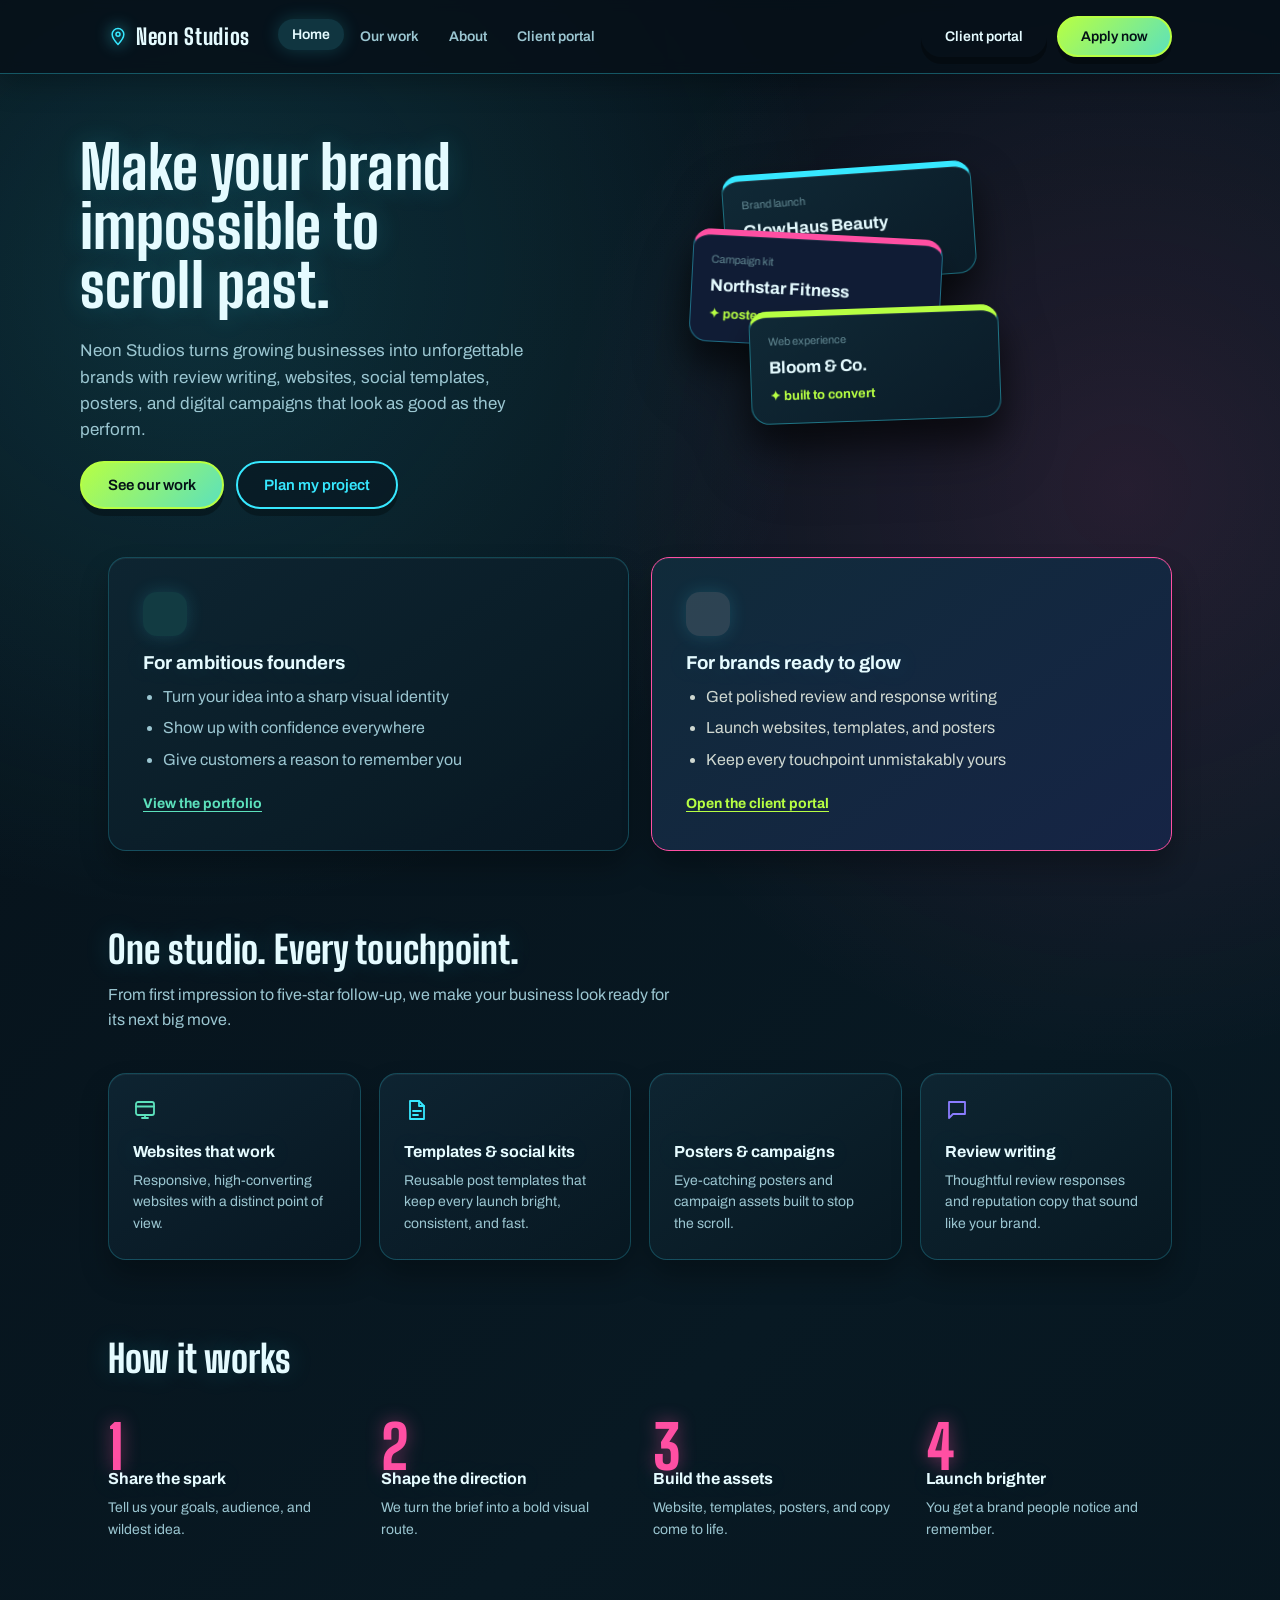
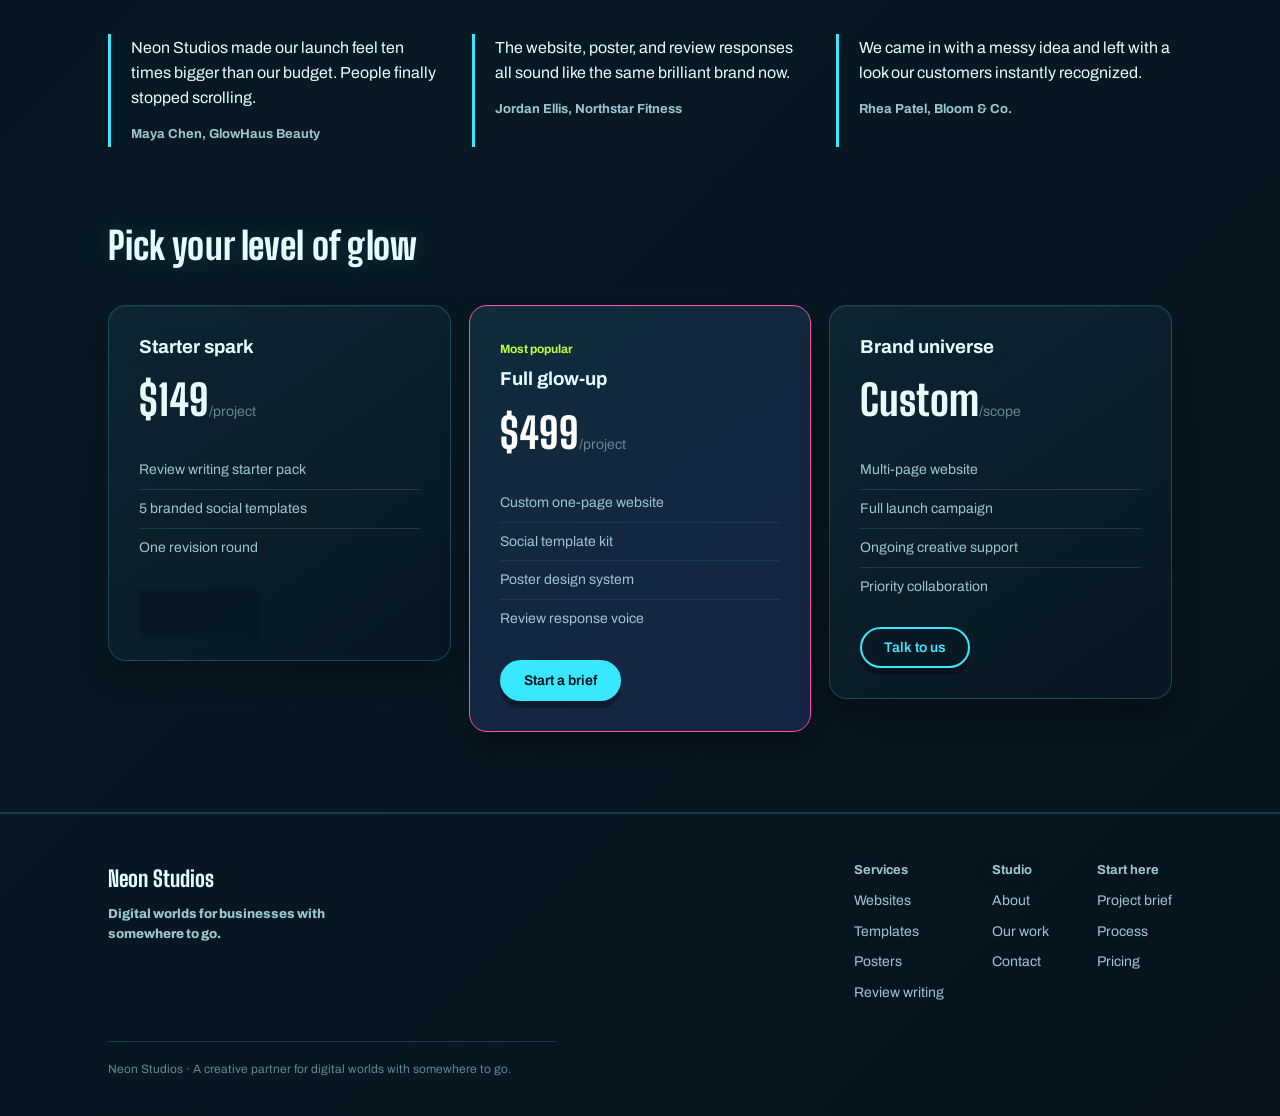
==== index.html @ 542695cb "Rename site to Neon Studios" ====
<!DOCTYPE html>
<html lang="en">
<head>
<meta charset="UTF-8">
<meta name="viewport" content="width=device-width, initial-scale=1.0">
<title>NEON STUDIOS — Digital worlds for bold businesses</title>
<link rel="preconnect" href="https://fonts.googleapis.com">
<link rel="preconnect" href="https://fonts.gstatic.com" crossorigin>
<link href="https://fonts.googleapis.com/css2?family=Archivo:wght@400;500;600;700&family=Big+Shoulders+Display:wght@700;800&display=swap" rel="stylesheet">
<style>
*,*::before,*::after{box-sizing:border-box;}
[hidden]{display:none!important;}
:root{
  --ink:#17332C;
  --ink-soft:#4C5F57;
  --ink-faint:#7C8B84;
  --paper:#EEF1E6;
  --surface:#F8F9F2;
  --line:#D7DCC9;
  --gold:#C68A1F;
  --gold-deep:#9C6B14;
  --gold-tint:#F1E3C4;
  --star:#D9A017;
  --r-sm:5px;
  --r-md:6px;
  --shadow-hero:0 14px 28px rgba(23,51,44,.18);
  --font-d:'Big Shoulders Display',sans-serif;
  --font-b:'Archivo',-apple-system,BlinkMacSystemFont,'Segoe UI',sans-serif;
}
html{scroll-behavior:smooth;}
body{margin:0;font-family:var(--font-b);color:var(--ink);background:var(--paper);line-height:1.55;-webkit-font-smoothing:antialiased;}
h1,h2{font-family:var(--font-d);font-weight:800;line-height:.98;margin:0 0 .4em;color:var(--ink);letter-spacing:.002em;}
h3,h4{font-family:var(--font-b);font-weight:700;line-height:1.25;margin:0 0 .5em;color:var(--ink);}
p{margin:0 0 1em;color:var(--ink-soft);max-width:64ch;}
a{color:inherit;}
button{font-family:inherit;cursor:pointer;}
input,select,textarea{font-family:inherit;font-size:14px;color:var(--ink);}
button:focus-visible,a:focus-visible,input:focus-visible,textarea:focus-visible,select:focus-visible{outline:2px solid var(--gold-deep);outline-offset:2px;}
@media (prefers-reduced-motion:reduce){*,*::before,*::after{animation-duration:.01ms!important;transition-duration:.01ms!important;scroll-behavior:auto!important;}}
.icon{width:20px;height:20px;flex-shrink:0;}
.wrap{max-width:1120px;margin:0 auto;padding:0 28px;}
.section{padding:80px 0;}
.section-head{max-width:600px;margin:0 0 40px;}
.section-head h2{font-size:38px;}
.section-sub{margin:0;}

/* buttons */
.btn{display:inline-flex;align-items:center;gap:8px;border-radius:999px;border:2px solid transparent;padding:11px 22px;font-size:14px;font-weight:600;transition:background .15s ease,color .15s ease,border-color .15s ease;}
.btn-solid{background:var(--gold);color:var(--ink);}
.btn-solid:hover{background:var(--gold-deep);color:#fff;}
.btn-outline{background:transparent;border-color:var(--ink);color:var(--ink);}
.btn-outline:hover{background:var(--ink);color:#fff;}
.btn-ghost{background:transparent;border-color:transparent;color:var(--ink);}
.btn-lg{padding:14px 26px;font-size:15px;}
.btn-sm{padding:8px 16px;font-size:13px;}
.text-link{background:none;border:none;color:var(--gold-deep);font-weight:700;font-size:14px;padding:0;text-decoration:underline;text-underline-offset:3px;}
.text-link--light{color:var(--gold);}

/* topbar */
.topbar{position:sticky;top:0;z-index:40;background:rgba(238,241,230,.94);backdrop-filter:blur(6px);border-bottom:2px solid var(--ink);}
.topbar-inner{max-width:1120px;margin:0 auto;padding:14px 28px;display:flex;align-items:center;gap:24px;}
.brand{display:flex;align-items:center;gap:8px;background:none;border:none;font-family:var(--font-d);font-size:22px;font-weight:800;color:var(--ink);padding:0;}
.brand .icon{color:var(--gold-deep);}
.main-nav{display:flex;gap:2px;margin-left:4px;}
.nav-link{background:none;border:none;padding:8px 14px;border-radius:4px;font-size:14px;font-weight:600;color:var(--ink-soft);}
.nav-link.active,.nav-link:hover{background:var(--gold-tint);color:var(--ink);}
.topbar-actions{margin-left:auto;display:flex;gap:10px;align-items:center;}

/* hero */
.hero{display:grid;grid-template-columns:1.05fr .95fr;gap:48px;align-items:center;padding:64px 0 48px;}
.hero h1{font-size:clamp(38px,5.4vw,60px);}
.hero .lede{font-size:17px;max-width:46ch;}
.hero-actions{display:flex;gap:12px;flex-wrap:wrap;margin-top:8px;}
.placard-stack{position:relative;height:300px;max-width:420px;}
.mini-placard{position:absolute;width:min(250px,74vw);background:var(--surface);border:2px solid var(--ink);border-radius:var(--r-md);padding:16px 18px;display:flex;flex-direction:column;gap:5px;}
.mini-placard strong{font-weight:700;font-size:17px;}
.mp-cat{font-size:11px;color:var(--ink-faint);}
.mp-stars{font-size:13px;color:var(--star);font-weight:700;}
.mp-1{top:0;left:8%;transform:rotate(-4deg);z-index:1;}
.mp-2{top:66px;left:0;transform:rotate(3deg);z-index:2;background:var(--paper);}
.mp-3{top:140px;left:14%;transform:rotate(-2deg);z-index:3;box-shadow:var(--shadow-hero);}

/* audience */
.audience{display:grid;grid-template-columns:1fr 1fr;gap:22px;}
.audience-card{background:var(--surface);border:2px solid var(--line);border-radius:var(--r-md);padding:34px;}
.audience-card--dark{background:var(--ink);border-color:var(--ink);color:#fff;}
.audience-card--dark h3{color:#fff;}
.audience-icon{width:44px;height:44px;border-radius:var(--r-sm);background:var(--gold-tint);display:flex;align-items:center;justify-content:center;margin-bottom:16px;}
.audience-icon .icon{color:var(--gold-deep);}
.audience-card--dark .audience-icon{background:rgba(255,255,255,.12);}
.audience-card--dark .audience-icon .icon{color:var(--gold);}
.audience-card ul{margin:0 0 18px;padding-left:20px;color:var(--ink-soft);}
.audience-card--dark ul{color:#CFD8D1;}
.audience-card li{margin-bottom:7px;}

/* pillars */
.pillar-grid{display:grid;grid-template-columns:repeat(4,1fr);gap:18px;}
.pillar-card{background:var(--surface);border:2px solid var(--line);border-radius:var(--r-md);padding:24px;}
.pillar-card .icon{width:24px;height:24px;color:var(--gold-deep);margin-bottom:12px;}
.pillar-card h3{font-size:16px;}
.pillar-card p{font-size:14px;margin:0;}

/* steps */
.step-list{list-style:none;margin:0;padding:0;display:grid;grid-template-columns:repeat(4,1fr);gap:26px;}
.step-ghost{display:block;font-family:var(--font-d);font-weight:800;font-size:60px;color:var(--gold-tint);line-height:1;margin-bottom:-8px;}
.step-list h3{font-size:16px;position:relative;}
.step-list p{font-size:14px;}

/* testimonials */
.testimonials{display:grid;grid-template-columns:repeat(3,1fr);gap:28px;}
.testimonial{border-left:3px solid var(--gold);padding:2px 0 2px 20px;}
.testimonial p{font-size:16px;color:var(--ink);margin:0 0 10px;}
.testimonial span{font-size:13px;color:var(--ink-soft);font-weight:700;}

/* pricing */
.price-grid{display:grid;grid-template-columns:repeat(3,1fr);gap:18px;align-items:start;}
.price-card{background:var(--surface);border:2px solid var(--line);border-radius:var(--r-md);padding:30px;}
.price-card--featured{background:var(--ink);border-color:var(--ink);color:#fff;}
.price-card--featured h3,.price-card--featured .price{color:#fff;}
.price-card--featured .price span{color:#AEBBB3;}
.price-card--featured ul{color:#CFD8D1;}
.price-card--featured li{border-top-color:rgba(255,255,255,.14);}
.featured-label{display:inline-block;color:var(--gold);font-size:12px;font-weight:700;margin-bottom:10px;}
.price{font-family:var(--font-d);font-weight:800;font-size:42px;margin:6px 0 18px;color:var(--ink);}
.price span{font-size:14px;font-weight:400;font-family:var(--font-b);color:var(--ink-faint);}
.price-card ul{list-style:none;padding:0;margin:0 0 22px;color:var(--ink-soft);font-size:14px;}
.price-card li{padding:8px 0;border-top:1px solid var(--line);}
.price-card li:first-child{border-top:none;}

/* footer */
.footer{border-top:2px solid var(--ink);padding:48px 0 26px;}
.footer-inner{display:flex;justify-content:space-between;gap:36px;flex-wrap:wrap;margin-bottom:28px;}
.footer-brand{font-family:var(--font-d);font-size:22px;font-weight:800;max-width:260px;}
.footer-brand p{font-size:13px;font-family:var(--font-b);margin-top:8px;}
.footer-cols{display:flex;gap:48px;flex-wrap:wrap;}
.footer-cols h4{font-size:13px;color:var(--ink-soft);margin:0 0 12px;}
.footer-cols a{display:block;font-size:14px;color:var(--ink-soft);text-decoration:none;margin-bottom:9px;}
.footer-note{font-size:12px;color:var(--ink-faint);border-top:1px solid var(--line);padding-top:18px;}

/* explore */
.explore-header{padding:52px 0 30px;}
.search-box{position:relative;max-width:440px;margin:22px 0 16px;}
.search-box .icon{position:absolute;left:15px;top:50%;transform:translateY(-50%);color:var(--ink-faint);}
.search-box input{width:100%;padding:12px 16px 12px 42px;border-radius:999px;border:2px solid var(--ink);background:var(--surface);font-size:14px;}
.chip-row{display:flex;gap:8px;flex-wrap:wrap;}
.chip{border:2px solid var(--line);background:var(--surface);border-radius:999px;padding:6px 15px;font-size:13px;font-weight:600;color:var(--ink-soft);}
.chip.active{background:var(--ink);color:#fff;border-color:var(--ink);}
.business-grid{max-width:1120px;margin:0 auto;padding:0 28px 88px;display:grid;grid-template-columns:repeat(auto-fill,minmax(270px,1fr));gap:18px;}
.biz-card{background:var(--surface);border:2px solid var(--ink);border-radius:var(--r-md);padding:20px;display:flex;flex-direction:column;gap:10px;}
.biz-card-top{display:flex;gap:12px;align-items:center;}
.biz-avatar{width:42px;height:42px;border-radius:var(--r-sm);background:var(--ink);color:var(--paper);display:flex;align-items:center;justify-content:center;font-family:var(--font-d);font-weight:800;font-size:18px;flex-shrink:0;}
.biz-avatar.lg{width:50px;height:50px;font-size:20px;}
.biz-card h3{font-size:16px;margin:0;}
.biz-cat{font-size:12px;color:var(--ink-faint);margin:2px 0 0;}
.biz-blurb{font-size:13px;margin:0;flex-grow:1;}
.biz-rating{display:flex;align-items:center;gap:6px;font-size:13px;}
.stars{color:var(--star);letter-spacing:1px;}
.stars.small{font-size:12px;}
.rating-num{font-weight:700;}
.rating-count{color:var(--ink-faint);}
.empty{grid-column:1/-1;color:var(--ink-faint);padding:30px 0;}

/* modal */
.modal-backdrop{position:fixed;inset:0;background:rgba(23,51,44,.55);display:flex;align-items:center;justify-content:center;z-index:60;padding:20px;}
.modal{background:var(--surface);border:2px solid var(--ink);border-radius:var(--r-md);max-width:520px;width:100%;max-height:82vh;overflow-y:auto;padding:30px;position:relative;}
.modal-close{position:absolute;top:14px;right:14px;background:var(--paper);border:2px solid var(--ink);border-radius:50%;width:30px;height:30px;font-size:17px;line-height:1;color:var(--ink);}
.modal-rating-summary{display:flex;gap:22px;align-items:center;background:var(--paper);border-radius:var(--r-sm);padding:16px;margin:16px 0;}
.big-rating{font-family:var(--font-d);font-weight:800;font-size:32px;text-align:center;flex-shrink:0;}
.big-rating .stars{display:block;font-size:14px;margin:3px 0;}
.big-rating span:last-child{display:block;font-size:11px;font-family:var(--font-b);font-weight:400;color:var(--ink-faint);}
.rating-bars{flex-grow:1;}
.rbar-row{display:flex;align-items:center;gap:8px;font-size:11px;color:var(--ink-faint);margin-bottom:4px;}
.rbar{flex-grow:1;height:6px;background:var(--line);border-radius:4px;overflow:hidden;}
.rbar-fill{height:100%;background:var(--star);}
.review-item{padding:14px 0;border-top:1px solid var(--line);}
.review-item:first-child{border-top:none;padding-top:0;}
.review-item-head{display:flex;align-items:center;gap:10px;margin-bottom:5px;flex-wrap:wrap;}
.review-date{font-size:12px;color:var(--ink-faint);margin-left:auto;}
.review-item p{font-size:14px;margin:0;}

/* dashboard */
.dash-shell{display:grid;grid-template-columns:230px 1fr;min-height:620px;}
.dash-sidebar{background:var(--ink);color:#fff;padding:22px 14px;}
.dash-biz{display:flex;align-items:center;gap:10px;padding:0 8px 18px;border-bottom:1px solid rgba(255,255,255,.14);margin-bottom:14px;}
.dash-biz strong{display:block;font-size:14px;}
.dash-biz-meta{display:flex;gap:6px;margin-top:5px;}
.biz-cat-tag,.demo-tag{font-size:10px;padding:2px 7px;border-radius:4px;font-weight:700;}
.biz-cat-tag{background:rgba(255,255,255,.12);color:#CFD8D1;}
.demo-tag{background:var(--gold);color:var(--ink);}
.dash-nav{display:flex;flex-direction:column;gap:2px;}
.dash-nav-link{display:flex;align-items:center;gap:10px;background:none;border:none;color:#CFD8D1;padding:10px 12px;border-radius:4px;font-size:14px;text-align:left;}
.dash-nav-link .icon{width:18px;height:18px;}
.dash-nav-link.active,.dash-nav-link:hover{background:rgba(255,255,255,.1);color:#fff;}
.dash-main{padding:38px 42px;background:var(--paper);}
.dash-head{margin-bottom:26px;}
.dash-head h2{font-size:28px;}
.dash-head-row{display:flex;justify-content:space-between;align-items:flex-start;margin-bottom:22px;gap:16px;flex-wrap:wrap;}
.dash-head-row h2{font-size:28px;margin-bottom:2px;}

.stat-grid{display:grid;grid-template-columns:repeat(4,1fr);gap:14px;margin-bottom:26px;}
.stat-card{background:var(--surface);border:2px solid var(--line);border-radius:var(--r-md);padding:16px;}
.stat-label{display:block;font-size:12px;color:var(--ink-faint);margin-bottom:8px;}
.stat-value{display:block;font-family:var(--font-d);font-weight:800;font-size:26px;}
.stat-delta{display:block;font-size:12px;color:var(--ink-faint);margin-top:4px;}
.stat-delta.up{color:var(--gold-deep);font-weight:700;}

.chart-card,.recent-reviews-card{background:var(--surface);border:2px solid var(--line);border-radius:var(--r-md);padding:20px;margin-bottom:18px;}
.chart-card h4,.recent-reviews-card h4{font-size:14px;margin-bottom:12px;}
.bar-chart{width:100%;height:auto;}
.bar{fill:var(--gold);}
.bar-label{fill:var(--ink-faint);font-size:11px;font-family:var(--font-b);}
.mini-review{font-size:13px;padding:8px 0;border-top:1px solid var(--line);color:var(--ink-soft);}
.mini-review:first-child{border-top:none;}
.mini-review strong{color:var(--ink);}

.builder-shell{display:grid;grid-template-columns:290px 1fr;gap:18px;align-items:start;}
.builder-panel{display:flex;flex-direction:column;gap:10px;}
.builder-section{background:var(--surface);border:2px solid var(--line);border-radius:var(--r-md);padding:14px 16px;}
.builder-section-head{display:flex;align-items:center;gap:10px;margin-bottom:8px;}
.field-label{display:block;font-size:11px;color:var(--ink-faint);margin:10px 0 4px;}
.builder-section input:not([type]){width:100%;padding:9px 11px;border:1px solid var(--line);border-radius:var(--r-sm);font-size:13px;background:#fff;}
.switch{position:relative;display:inline-block;width:34px;height:19px;flex-shrink:0;}
.switch input{opacity:0;width:0;height:0;}
.switch span{position:absolute;inset:0;background:var(--line);border-radius:999px;transition:.15s;}
.switch span::before{content:'';position:absolute;width:15px;height:15px;left:2px;top:2px;background:#fff;border-radius:50%;transition:.15s;}
.switch input:checked + span{background:var(--gold-deep);}
.switch input:checked + span::before{transform:translateX(15px);}
.builder-preview{background:var(--surface);border:2px solid var(--ink);border-radius:var(--r-md);overflow:hidden;}
.browser-chrome{display:flex;gap:6px;padding:11px 14px;border-bottom:2px solid var(--ink);}
.browser-chrome span{width:9px;height:9px;border-radius:50%;background:var(--line);}
.site-preview-nav{padding:13px 22px;font-weight:700;border-bottom:1px solid var(--line);}
.site-preview-hero{padding:36px 22px;text-align:center;background:var(--paper);}
.site-preview-hero h2{font-size:22px;}
.site-preview-hero button{margin-top:8px;background:var(--gold);color:var(--ink);border:none;border-radius:999px;padding:9px 18px;font-size:13px;font-weight:700;}
.site-preview-row{display:flex;gap:10px;padding:18px 22px;}
.site-preview-block{flex:1;height:64px;background:var(--surface);border:1px dashed var(--line);border-radius:var(--r-sm);}
.site-preview-contact{padding:13px 22px;border-top:1px solid var(--line);font-size:12px;color:var(--ink-faint);text-align:center;}

.new-post-form,.new-campaign-form{display:flex;gap:10px;flex-wrap:wrap;background:var(--surface);border:2px solid var(--line);border-radius:var(--r-md);padding:14px;margin-bottom:18px;}
.new-post-form input,.new-post-form select,.new-campaign-form input,.new-campaign-form select{padding:9px 12px;border:1px solid var(--line);border-radius:var(--r-sm);font-size:13px;flex:1;min-width:140px;background:#fff;}
.post-list{display:flex;flex-direction:column;gap:1px;background:var(--line);border-radius:var(--r-md);overflow:hidden;border:2px solid var(--line);}
.post-row{display:grid;grid-template-columns:90px 1fr 120px 100px;gap:12px;align-items:center;background:var(--surface);padding:13px 16px;font-size:13px;}
.post-title{font-weight:600;}
.post-date{color:var(--ink-faint);}
.tag{display:inline-block;padding:3px 9px;border-radius:4px;font-size:11px;font-weight:700;width:fit-content;}
.tag-platform{background:var(--line);color:var(--ink-soft);}
.tag-live{background:var(--gold-tint);color:var(--gold-deep);}
.tag-muted{background:var(--line);color:var(--ink-faint);}

.campaign-grid{display:grid;grid-template-columns:repeat(auto-fill,minmax(230px,1fr));gap:14px;}
.campaign-card{background:var(--surface);border:2px solid var(--line);border-radius:var(--r-md);padding:16px;}
.campaign-head{display:flex;justify-content:space-between;align-items:center;margin-bottom:10px;gap:8px;}
.status-toggle-btn{border:none;border-radius:999px;padding:4px 12px;font-size:11px;font-weight:700;margin-bottom:12px;}
.campaign-metrics{display:grid;grid-template-columns:1fr 1fr;gap:8px;}
.campaign-metrics div{background:var(--paper);border-radius:var(--r-sm);padding:8px 10px;}
.campaign-metrics span{display:block;font-size:11px;color:var(--ink-faint);}
.campaign-metrics strong{font-size:14px;}

.dash-review{background:var(--surface);border:2px solid var(--line);border-radius:var(--r-md);padding:16px;margin-bottom:10px;}
.business-reply{margin-top:10px;background:var(--paper);border-radius:var(--r-sm);padding:10px 12px;font-size:13px;color:var(--ink-soft);}
.reply-box{margin-top:10px;display:flex;flex-direction:column;gap:8px;}
.reply-box textarea{width:100%;min-height:60px;padding:10px;border:1px solid var(--line);border-radius:var(--r-sm);font-size:13px;resize:vertical;}

/* bright 3D motion layer */
:root{
  --ink:#17243d;--ink-soft:#516079;--ink-faint:#8793a8;--paper:#f6f7fb;--surface:rgba(255,255,255,.88);--line:#dce3ef;
  --gold:#ffcb3d;--gold-deep:#f06b4f;--gold-tint:#fff1b8;--star:#ff9b35;--cyan:#58d9e6;--pink:#ff6f91;--violet:#8d7cff;
  --shadow-hero:0 28px 55px rgba(52,65,116,.24);
}
body{background:radial-gradient(circle at 8% 12%,rgba(88,217,230,.23),transparent 25%),radial-gradient(circle at 92% 6%,rgba(255,111,145,.18),transparent 27%),linear-gradient(135deg,#f8f8ff 0%,#eef8f7 48%,#fff7eb 100%);}
body::before{content:'';position:fixed;inset:0;pointer-events:none;opacity:.28;background-image:linear-gradient(rgba(23,36,61,.045) 1px,transparent 1px),linear-gradient(90deg,rgba(23,36,61,.045) 1px,transparent 1px);background-size:34px 34px;mask-image:linear-gradient(to bottom,#000,transparent 72%);z-index:-1;}
h1,h2{color:var(--ink);text-shadow:0 4px 0 rgba(255,255,255,.8);}
.topbar{background:rgba(248,249,253,.78);border-bottom:1px solid rgba(23,36,61,.13);box-shadow:0 8px 24px rgba(48,65,112,.08);}
.topbar-inner{padding-top:16px;padding-bottom:16px;}.brand{letter-spacing:.03em;transform:translateZ(0);}.brand .icon{color:var(--pink);filter:drop-shadow(2px 3px 0 var(--gold));}
.nav-link{border-radius:999px;transition:transform .2s ease,background .2s ease,box-shadow .2s ease;}.nav-link.active,.nav-link:hover{background:var(--gold-tint);box-shadow:0 5px 0 rgba(240,107,79,.16);transform:translateY(-2px);}
.btn{box-shadow:0 5px 0 rgba(23,36,61,.14);transition:transform .2s ease,box-shadow .2s ease,background .2s ease,color .2s ease;}.btn:hover{transform:translateY(-3px);box-shadow:0 9px 0 rgba(23,36,61,.13);}.btn:active{transform:translateY(1px);box-shadow:0 2px 0 rgba(23,36,61,.13);}
.btn-solid{background:linear-gradient(135deg,var(--gold),#ffdf68);color:var(--ink);border-color:#f7bd35;}.btn-solid:hover{background:linear-gradient(135deg,#ffbd43,var(--gold-deep));color:#fff;}.btn-outline{border-color:var(--ink);background:rgba(255,255,255,.45);}
.hero{perspective:1100px;}.hero-copy{animation:rise-in .8s cubic-bezier(.2,.8,.2,1) both;}.hero-visual{perspective:900px;min-height:310px;}.placard-stack{transform-style:preserve-3d;animation:hero-float 6s ease-in-out infinite;}
.mini-placard{border:1px solid rgba(23,36,61,.18);border-radius:18px;background:rgba(255,255,255,.82);box-shadow:0 20px 25px rgba(40,57,112,.14),inset 0 1px 0 #fff;backdrop-filter:blur(10px);transform-style:preserve-3d;}.mp-1{border-top:6px solid var(--cyan);}.mp-2{border-top:6px solid var(--pink);}.mp-3{border-top:6px solid var(--gold);}
.audience-card,.pillar-card,.price-card,.biz-card,.stat-card,.chart-card,.recent-reviews-card,.builder-section,.new-post-form,.new-campaign-form,.campaign-card,.dash-review{border:1px solid rgba(23,36,61,.13);border-radius:18px;box-shadow:0 12px 24px rgba(48,65,112,.08),inset 0 1px 0 #fff;transform-style:preserve-3d;transition:transform .25s ease,box-shadow .25s ease,border-color .25s ease;}
.audience-card:hover,.pillar-card:hover,.price-card:hover,.biz-card:hover,.stat-card:hover,.campaign-card:hover{transform:translateY(-8px) rotateX(2deg) rotateY(-2deg);box-shadow:0 24px 32px rgba(48,65,112,.16),inset 0 1px 0 #fff;border-color:rgba(88,217,230,.75);}
.audience-card--dark,.price-card--featured{background:linear-gradient(145deg,#202c50,#343b72);border-color:#202c50;box-shadow:0 20px 32px rgba(32,44,80,.3);}.audience-card--dark:hover,.price-card--featured:hover{border-color:var(--pink);}
.audience-icon{border-radius:14px;background:linear-gradient(145deg,var(--gold-tint),#fff);box-shadow:inset 0 2px 0 #fff,0 6px 10px rgba(240,107,79,.14);}.pillar-card:nth-child(2) .icon{color:var(--cyan);}.pillar-card:nth-child(3) .icon{color:var(--pink);}.pillar-card:nth-child(4) .icon{color:var(--violet);}
.step-ghost{color:var(--pink);text-shadow:4px 5px 0 rgba(88,217,230,.3);}.testimonial{border-left-color:var(--pink);}.price-card--featured .btn-solid{background:var(--cyan);border-color:var(--cyan);}
.explore-header{padding-top:72px;}.search-box input{border:1px solid rgba(23,36,61,.3);box-shadow:0 8px 16px rgba(48,65,112,.08);}.chip{transition:transform .2s ease,background .2s ease,box-shadow .2s ease;}.chip:hover{transform:translateY(-2px);box-shadow:0 5px 0 rgba(23,36,61,.1);}.chip.active{background:var(--ink);box-shadow:0 5px 0 var(--pink);}
.biz-avatar{background:linear-gradient(145deg,var(--violet),var(--pink));box-shadow:4px 5px 0 rgba(23,36,61,.12);}.biz-card{animation:rise-in .55s both;}.biz-card:nth-child(2n){animation-delay:.08s}.biz-card:nth-child(3n){animation-delay:.16s}
.dash-shell{perspective:1200px;}.dash-sidebar{background:linear-gradient(160deg,#1b2949,#343b72);box-shadow:12px 0 24px rgba(32,44,80,.14);}.dash-main{background:rgba(246,247,251,.7);}.stat-value{color:var(--ink);text-shadow:2px 3px 0 rgba(88,217,230,.3);}.bar{fill:var(--pink);filter:drop-shadow(4px 5px 0 rgba(240,107,79,.15));}
.builder-preview{box-shadow:0 22px 36px rgba(48,65,112,.16);transform:rotateX(2deg);}.site-preview-hero{background:linear-gradient(135deg,#fff1b8,#d7f7f4);}.modal-backdrop{background:rgba(23,36,61,.62);backdrop-filter:blur(8px);}.modal{border:1px solid rgba(255,255,255,.7);border-radius:22px;box-shadow:0 30px 70px rgba(15,25,53,.3);animation:modal-in .35s cubic-bezier(.2,.8,.2,1);}
.portal-note{color:#cbd4ef;font-size:13px;line-height:1.55;padding:18px 10px 0;}.application-form{max-width:860px;background:rgba(255,255,255,.82);border:1px solid rgba(23,36,61,.13);border-radius:22px;padding:28px;box-shadow:0 22px 38px rgba(48,65,112,.13),inset 0 1px 0 #fff;}.application-intro{border-bottom:1px solid var(--line);margin-bottom:22px;padding-bottom:18px;}.application-kicker{color:var(--gold-deep);font-size:11px;font-weight:800;letter-spacing:.12em;text-transform:uppercase;}.application-intro h3{font-size:24px;margin:8px 0 5px;}.application-intro p{font-size:14px;margin:0;}.application-form label{display:block;margin-bottom:16px;}.application-form label span{display:block;color:var(--ink-soft);font-size:12px;font-weight:700;margin-bottom:6px;}.application-form input,.application-form select,.application-form textarea{width:100%;border:1px solid var(--line);border-radius:10px;background:#fff;padding:12px 13px;outline:none;transition:border-color .2s ease,box-shadow .2s ease;}.application-form textarea{min-height:120px;resize:vertical;}.application-form input:focus,.application-form select:focus,.application-form textarea:focus{border-color:var(--cyan);box-shadow:0 0 0 4px rgba(88,217,230,.18);}.application-grid{display:grid;grid-template-columns:1fr 1fr;gap:0 16px;}.application-footer{display:flex;align-items:center;justify-content:space-between;gap:16px;margin-top:8px;color:var(--ink-faint);font-size:12px;}.application-success{margin-top:18px;padding:14px 16px;border-radius:12px;background:#d9fff3;color:#126653;border:1px solid #72e6c5;animation:rise-in .4s ease both;}.application-success strong{color:#04705a;} 
@keyframes rise-in{from{opacity:0;transform:translateY(24px) rotateX(6deg)}to{opacity:1;transform:translateY(0) rotateX(0)}}
@keyframes hero-float{0%,100%{transform:rotateY(-5deg) rotateX(3deg) translateY(0)}50%{transform:rotateY(5deg) rotateX(-2deg) translateY(-12px)}}
@keyframes modal-in{from{opacity:0;transform:translateY(18px) scale(.94) rotateX(8deg)}to{opacity:1;transform:translateY(0) scale(1) rotateX(0)}}
@media (max-width:720px){.hero-visual{min-height:260px}.placard-stack{transform:scale(.85);transform-origin:top center}.section{padding:58px 0}.explore-header{padding-top:48px}.audience-card,.pillar-card,.price-card,.biz-card{border-radius:15px;}.application-form{padding:20px 16px}.application-grid{grid-template-columns:1fr}.application-footer{align-items:flex-start;flex-direction:column}.application-footer .btn{width:100%;justify-content:center;}}

@media (max-width:960px){
  .pillar-grid{grid-template-columns:repeat(2,1fr);}
  .step-list{grid-template-columns:repeat(2,1fr);}
  .testimonials,.price-grid{grid-template-columns:1fr;}
  .stat-grid{grid-template-columns:repeat(2,1fr);}
}
@media (max-width:880px){
  .hero{grid-template-columns:1fr;padding-top:36px;}
  .hero-visual{order:-1;}
  .placard-stack{height:250px;margin-bottom:10px;}
  .audience{grid-template-columns:1fr;}
  .builder-shell{grid-template-columns:1fr;}
  .dash-shell{grid-template-columns:1fr;}
  .dash-sidebar{display:block;padding:16px;}
  .dash-biz{border-bottom:none;margin-bottom:10px;padding-bottom:0;}
  .dash-nav{flex-direction:row;overflow-x:auto;gap:6px;}
  .dash-nav-link{white-space:nowrap;}
  .dash-main{padding:26px 18px;}
}
@media (max-width:720px){
  .main-nav{order:3;width:100%;overflow-x:auto;border-top:1px solid var(--line);padding-top:10px;margin-top:10px;}
  .topbar-inner{flex-wrap:wrap;}
  .topbar-actions .btn-ghost{display:none;}
  .post-row{grid-template-columns:1fr;gap:6px;}
  .footer-inner{flex-direction:column;}
}
</style>
<style>
/* Neon Studios: dark neon visual system */
:root{--ink:#e5fbff;--ink-soft:#9bc6d1;--ink-faint:#628892;--paper:#061018;--surface:#0c1c29;--line:#173d4c;--gold:#b7ff43;--gold-deep:#5ce1bc;--gold-tint:#12352f;--star:#b7ff43;--cyan:#37e8ff;--pink:#ff4fa3;--violet:#8b7cff;--shadow-hero:0 28px 70px rgba(0,0,0,.45)}
html{background:#061018}body{color:var(--ink);background:radial-gradient(circle at 15% 10%,rgba(55,232,255,.14),transparent 24%),radial-gradient(circle at 88% 18%,rgba(255,79,163,.12),transparent 23%),linear-gradient(135deg,#061018 0%,#081923 52%,#06131c 100%)}
body::before{opacity:.32;background-image:linear-gradient(rgba(55,232,255,.09) 1px,transparent 1px),linear-gradient(90deg,rgba(55,232,255,.09) 1px,transparent 1px);mask-image:linear-gradient(to bottom,#000,transparent 90%)}h1,h2,h3,h4{color:var(--ink);text-shadow:0 0 26px rgba(55,232,255,.18)}p{color:var(--ink-soft)}
.topbar{background:rgba(6,16,24,.84);border-bottom:1px solid rgba(55,232,255,.32);box-shadow:0 8px 30px rgba(0,0,0,.28)}.brand{color:var(--ink)}.brand .icon{color:var(--cyan);filter:drop-shadow(0 0 8px var(--cyan))}.nav-link{color:var(--ink-soft)}.nav-link.active,.nav-link:hover{background:#103540;color:var(--ink);box-shadow:0 0 18px rgba(55,232,255,.18)}
.btn{box-shadow:0 7px 0 rgba(0,0,0,.3)}.btn:hover{box-shadow:0 11px 22px rgba(55,232,255,.2)}.btn-solid{background:linear-gradient(135deg,var(--gold),var(--gold-deep));color:#041116;border-color:var(--gold)}.btn-solid:hover{background:linear-gradient(135deg,var(--cyan),var(--gold));color:#041116}.btn-outline{border-color:var(--cyan);background:rgba(8,25,35,.7);color:var(--cyan)}.btn-outline:hover{background:#123c49;color:var(--ink)}
.hero-visual{filter:drop-shadow(0 24px 25px rgba(0,0,0,.35))}.mini-placard{background:linear-gradient(145deg,#102936,#0a1b27);border-color:rgba(55,232,255,.4);box-shadow:0 20px 30px rgba(0,0,0,.42),inset 0 1px 0 rgba(255,255,255,.08)}.mp-1{border-top-color:var(--cyan)}.mp-2{border-top-color:var(--pink);background:#101c35}.mp-3{border-top-color:var(--gold)}
.audience-card,.pillar-card,.price-card,.biz-card,.stat-card,.chart-card,.recent-reviews-card,.builder-section,.new-post-form,.new-campaign-form,.campaign-card,.dash-review,.application-form{background:linear-gradient(145deg,rgba(14,37,50,.96),rgba(8,24,34,.96));border-color:rgba(55,232,255,.22);box-shadow:0 16px 28px rgba(0,0,0,.28),inset 0 1px 0 rgba(255,255,255,.05)}.audience-card:hover,.pillar-card:hover,.price-card:hover,.biz-card:hover,.stat-card:hover,.campaign-card:hover{border-color:var(--cyan);box-shadow:0 24px 42px rgba(0,0,0,.4),0 0 24px rgba(55,232,255,.12)}.audience-card--dark,.price-card--featured{background:linear-gradient(145deg,#102b3a,#162445);border-color:var(--pink)}.audience-card--dark h3,.price-card--featured h3{color:var(--ink)}.audience-icon{background:#123b42;box-shadow:0 0 18px rgba(55,232,255,.16)}.audience-icon .icon{color:var(--cyan)}
.step-ghost{color:var(--pink);text-shadow:0 0 18px rgba(255,79,163,.45)}.testimonial{border-left-color:var(--cyan)}.testimonial p{color:var(--ink)}.price-card li,.review-item,.footer-note,.site-preview-contact{border-color:var(--line)}.price,.price-card--featured h3{color:var(--ink)}.price span,.price-card--featured .price span{color:var(--ink-faint)}.footer{border-top-color:var(--line)}.footer-cols h4,.footer-cols a{color:var(--ink-soft)}.footer-cols a:hover{color:var(--cyan)}
.search-box input,.chip,.modal,.builder-preview,.post-list{background:#0b202c;color:var(--ink);border-color:rgba(55,232,255,.35)}.chip.active{background:#12424b;color:var(--ink);box-shadow:0 5px 0 var(--pink)}.biz-avatar{background:linear-gradient(145deg,var(--violet),var(--pink))}.dash-sidebar{background:linear-gradient(160deg,#071923,#121d40);box-shadow:12px 0 24px rgba(0,0,0,.3)}.dash-main{background:rgba(6,16,24,.7)}.dash-nav-link{color:#9bc6d1}.dash-nav-link.active,.dash-nav-link:hover{background:rgba(55,232,255,.12);color:var(--ink)}.stat-value{color:var(--ink);text-shadow:0 0 15px rgba(55,232,255,.36)}.bar{fill:var(--pink)}
.builder-section input:not([type]),.new-post-form input,.new-post-form select,.new-campaign-form input,.new-campaign-form select,.application-form input,.application-form select,.application-form textarea,.reply-box textarea{background:#06151f;color:var(--ink);border-color:var(--line)}.builder-preview{box-shadow:0 22px 42px rgba(0,0,0,.42)}.browser-chrome,.site-preview-nav,.site-preview-contact{border-color:var(--line)}.site-preview-hero{background:linear-gradient(135deg,#102f42,#113d39)}.site-preview-block{background:#0d2935;border-color:#225367}.modal-backdrop{background:rgba(1,8,13,.82)}.modal-rating-summary,.business-reply,.campaign-metrics div{background:#102b35}.rbar{background:#173d4c}.rbar-fill{background:var(--gold)}.modal-close{background:#102b35;color:var(--ink);border-color:var(--cyan)}.application-intro{border-color:var(--line)}.application-kicker{color:var(--gold)}.application-success{background:#0b3b35;color:#98ffe1;border-color:#1ac49b}.application-success strong{color:var(--gold)}
.view:not([hidden]){animation:view-in .65s cubic-bezier(.2,.8,.2,1) both;transform-origin:50% 10%}@keyframes view-in{from{opacity:0;transform:perspective(1200px) translateY(26px) rotateX(7deg) scale(.985)}to{opacity:1;transform:perspective(1200px) translateY(0) rotateX(0) scale(1)}}@keyframes hero-float{0%,100%{transform:rotateY(-7deg) rotateX(4deg) translateY(0) translateZ(0)}50%{transform:rotateY(7deg) rotateX(-3deg) translateY(-16px) translateZ(18px)}}
.about-hero{position:relative;min-height:440px;padding:92px 0 76px;overflow:hidden}.about-hero h2{font-size:clamp(42px,7vw,78px);max-width:720px;margin-top:12px}.about-hero .lede{font-size:18px;max-width:52ch}.about-orbit{position:absolute;right:4%;top:55px;width:310px;height:310px;perspective:800px;transform:rotate(-12deg)}.orbit-core{position:absolute;inset:105px;border:1px solid var(--cyan);border-radius:50%;display:grid;place-items:center;color:var(--gold);font-family:var(--font-d);font-size:56px;background:radial-gradient(circle,#143d48,#071722 70%);box-shadow:0 0 35px rgba(55,232,255,.35),inset 0 0 30px rgba(255,79,163,.24);z-index:2}.orbit-ring{position:absolute;border:1px solid rgba(55,232,255,.7);border-radius:50%;inset:35px;transform:rotateX(65deg) rotateY(12deg);box-shadow:0 0 16px rgba(55,232,255,.18)}.ring-two{inset:12px;transform:rotateX(65deg) rotateY(-28deg);border-color:rgba(255,79,163,.7)}.orbit-dot{position:absolute;width:13px;height:13px;border-radius:50%;background:var(--gold);box-shadow:0 0 16px var(--gold);z-index:3}.dot-one{top:30px;left:106px}.dot-two{right:24px;bottom:84px;background:var(--pink);box-shadow:0 0 16px var(--pink)}.about-grid{display:grid;grid-template-columns:repeat(3,1fr);gap:18px}.about-panel{min-height:220px;padding:26px;background:linear-gradient(145deg,#0f2d3a,#091b27);border:1px solid rgba(55,232,255,.24);border-radius:18px;box-shadow:0 16px 28px rgba(0,0,0,.25);transition:transform .3s ease,border-color .3s ease}.about-panel:hover{transform:translateY(-10px) rotateX(4deg);border-color:var(--pink)}.about-panel .step-ghost{font-size:48px}.about-values{padding-top:88px}
@media(max-width:880px){.about-orbit{opacity:.35;right:-80px}.about-hero{min-height:500px}}@media(max-width:720px){.about-grid{grid-template-columns:1fr}.about-hero{padding-top:58px}.about-orbit{width:240px;height:240px;top:250px;right:-32px}.orbit-core{inset:82px;font-size:42px}.orbit-ring{inset:25px}.ring-two{inset:8px}}
</style>
</head>
<body>
<svg style="display:none" aria-hidden="true">
  <symbol id="icon-search" viewBox="0 0 24 24" fill="none" stroke="currentColor" stroke-width="1.8" stroke-linecap="round" stroke-linejoin="round"><circle cx="10" cy="10" r="6.5"/><line x1="19.5" y1="19.5" x2="14.8" y2="14.8"/></symbol>
  <symbol id="icon-website" viewBox="0 0 24 24" fill="none" stroke="currentColor" stroke-width="1.8" stroke-linecap="round" stroke-linejoin="round"><rect x="3" y="4" width="18" height="13" rx="2"/><line x1="3" y1="8.5" x2="21" y2="8.5"/><line x1="9" y1="20" x2="15" y2="20"/><line x1="12" y1="17" x2="12" y2="20"/></symbol>
  <symbol id="icon-content" viewBox="0 0 24 24" fill="none" stroke="currentColor" stroke-width="1.8" stroke-linecap="round" stroke-linejoin="round"><path d="M6 3h9l5 5v13H6z"/><path d="M15 3v5h5"/><line x1="9" y1="13" x2="17" y2="13"/><line x1="9" y1="17" x2="14" y2="17"/></symbol>
  <symbol id="icon-ads" viewBox="0 0 24 24" fill="none" stroke="currentColor" stroke-width="1.8" stroke-linecap="round" stroke-linejoin="round"><path d="M3 10v4h3l5 4V6l-5 4H3z"/><path d="M14 9a4 4 0 0 1 0 6"/><path d="M17.2 6.8a7.5 7.5 0 0 1 0 10.4"/></symbol>
  <symbol id="icon-reviews" viewBox="0 0 24 24" fill="none" stroke="currentColor" stroke-width="1.8" stroke-linecap="round" stroke-linejoin="round"><path d="M4 4h16v12H8l-4 4z"/></symbol>
  <symbol id="icon-user" viewBox="0 0 24 24" fill="none" stroke="currentColor" stroke-width="1.8" stroke-linecap="round" stroke-linejoin="round"><circle cx="12" cy="8" r="4"/><path d="M4 20.5c0-4.4 3.6-7 8-7s8 2.6 8 7"/></symbol>
  <symbol id="icon-overview" viewBox="0 0 24 24" fill="none" stroke="currentColor" stroke-width="1.8" stroke-linecap="round" stroke-linejoin="round"><rect x="3" y="3" width="7.5" height="7.5" rx="1.5"/><rect x="13.5" y="3" width="7.5" height="7.5" rx="1.5"/><rect x="3" y="13.5" width="7.5" height="7.5" rx="1.5"/><rect x="13.5" y="13.5" width="7.5" height="7.5" rx="1.5"/></symbol>
  <symbol id="icon-pin" viewBox="0 0 24 24" fill="none" stroke="currentColor" stroke-width="1.8" stroke-linecap="round" stroke-linejoin="round"><path d="M12 21s7-7.4 7-12.2A7 7 0 0 0 5 8.8C5 13.6 12 21 12 21z"/><circle cx="12" cy="8.8" r="2.4"/></symbol>
</svg>

<header class="topbar">
  <div class="topbar-inner">
    <button class="brand" data-nav="home"><svg class="icon"><use href="#icon-pin"/></svg>Neon Studios</button>
    <nav class="main-nav">
      <button class="nav-link" data-nav="home">Home</button>
      <button class="nav-link" data-nav="explore">Our work</button>
      <button class="nav-link" data-nav="about">About</button>
      <button class="nav-link" data-nav="dashboard">Client portal</button>
    </nav>
    <div class="topbar-actions">
      <button class="btn btn-ghost" data-nav="dashboard">Client portal</button>
      <button class="btn btn-solid" data-nav="dashboard">Apply now</button>
    </div>
  </div>
</header>

<main>
<section class="view" data-view="home">
  <div class="wrap hero">
    <div class="hero-copy">
      <h1>Make your brand<br>impossible to<br>scroll past.</h1>
      <p class="lede">Neon Studios turns growing businesses into unforgettable brands with review writing, websites, social templates, posters, and digital campaigns that look as good as they perform.</p>
      <div class="hero-actions">
        <button class="btn btn-solid btn-lg" data-nav="explore">See our work</button>
        <button class="btn btn-outline btn-lg" data-nav="dashboard">Plan my project</button>
      </div>
    </div>
    <div class="hero-visual">
      <div class="placard-stack">
        <div class="mini-placard mp-1"><span class="mp-cat">Brand launch</span><strong>GlowHaus Beauty</strong><span class="mp-stars">✦ neon identity</span></div>
        <div class="mini-placard mp-2"><span class="mp-cat">Campaign kit</span><strong>Northstar Fitness</strong><span class="mp-stars">✦ poster system</span></div>
        <div class="mini-placard mp-3"><span class="mp-cat">Web experience</span><strong>Bloom &amp; Co.</strong><span class="mp-stars">✦ built to convert</span></div>
      </div>
    </div>
  </div>

  <div class="wrap">
    <div class="audience">
      <div class="audience-card">
        <div class="audience-icon"><svg class="icon"><use href="#icon-user"/></svg></div>
        <h3>For ambitious founders</h3>
        <ul>
          <li>Turn your idea into a sharp visual identity</li>
          <li>Show up with confidence everywhere</li>
          <li>Give customers a reason to remember you</li>
        </ul>
        <button class="text-link" data-nav="explore">View the portfolio</button>
      </div>
      <div class="audience-card audience-card--dark">
        <div class="audience-icon"><svg class="icon"><use href="#icon-website"/></svg></div>
        <h3>For brands ready to glow</h3>
        <ul>
          <li>Get polished review and response writing</li>
          <li>Launch websites, templates, and posters</li>
          <li>Keep every touchpoint unmistakably yours</li>
        </ul>
        <button class="text-link text-link--light" data-nav="dashboard">Open the client portal</button>
      </div>
    </div>
  </div>

  <div class="section">
    <div class="wrap">
      <div class="section-head">
        <h2>One studio. Every touchpoint.</h2>
        <p class="section-sub">From first impression to five-star follow-up, we make your business look ready for its next big move.</p>
      </div>
      <div class="pillar-grid">
        <div class="pillar-card"><svg class="icon"><use href="#icon-website"/></svg><h3>Websites that work</h3><p>Responsive, high-converting websites with a distinct point of view.</p></div>
        <div class="pillar-card"><svg class="icon"><use href="#icon-content"/></svg><h3>Templates &amp; social kits</h3><p>Reusable post templates that keep every launch bright, consistent, and fast.</p></div>
        <div class="pillar-card"><svg class="icon"><use href="#icon-ads"/></svg><h3>Posters &amp; campaigns</h3><p>Eye-catching posters and campaign assets built to stop the scroll.</p></div>
        <div class="pillar-card"><svg class="icon"><use href="#icon-reviews"/></svg><h3>Review writing</h3><p>Thoughtful review responses and reputation copy that sound like your brand.</p></div>
      </div>
    </div>
  </div>

  <div class="section" style="padding-top:0;">
    <div class="wrap">
      <div class="section-head"><h2>How it works</h2></div>
      <ol class="step-list">
        <li><span class="step-ghost">1</span><h3>Share the spark</h3><p>Tell us your goals, audience, and wildest idea.</p></li>
        <li><span class="step-ghost">2</span><h3>Shape the direction</h3><p>We turn the brief into a bold visual route.</p></li>
        <li><span class="step-ghost">3</span><h3>Build the assets</h3><p>Website, templates, posters, and copy come to life.</p></li>
        <li><span class="step-ghost">4</span><h3>Launch brighter</h3><p>You get a brand people notice and remember.</p></li>
      </ol>
    </div>
  </div>

  <div class="section" style="padding-top:0;">
    <div class="wrap">
      <div class="testimonials">
        <div class="testimonial"><p>Neon Studios made our launch feel ten times bigger than our budget. People finally stopped scrolling.</p><span>Maya Chen, GlowHaus Beauty</span></div>
        <div class="testimonial"><p>The website, poster, and review responses all sound like the same brilliant brand now.</p><span>Jordan Ellis, Northstar Fitness</span></div>
        <div class="testimonial"><p>We came in with a messy idea and left with a look our customers instantly recognized.</p><span>Rhea Patel, Bloom &amp; Co.</span></div>
      </div>
    </div>
  </div>

  <div class="section" style="padding-top:0;">
    <div class="wrap">
      <div class="section-head"><h2>Pick your level of glow</h2></div>
      <div class="price-grid">
        <div class="price-card"><h3>Starter spark</h3><p class="price">$149<span>/project</span></p><ul><li>Review writing starter pack</li><li>5 branded social templates</li><li>One revision round</li></ul><button class="btn btn-outline" data-nav="dashboard">Start a brief</button></div>
        <div class="price-card price-card--featured"><span class="featured-label">Most popular</span><h3>Full glow-up</h3><p class="price">$499<span>/project</span></p><ul><li>Custom one-page website</li><li>Social template kit</li><li>Poster design system</li><li>Review response voice</li></ul><button class="btn btn-solid" data-nav="dashboard">Start a brief</button></div>
        <div class="price-card"><h3>Brand universe</h3><p class="price">Custom<span>/scope</span></p><ul><li>Multi-page website</li><li>Full launch campaign</li><li>Ongoing creative support</li><li>Priority collaboration</li></ul><button class="btn btn-outline" data-nav="dashboard">Talk to us</button></div>
      </div>
    </div>
  </div>

  <footer class="footer">
    <div class="wrap">
      <div class="footer-inner">
        <div class="footer-brand">Neon Studios<p>Digital worlds for businesses with somewhere to go.</p></div>
        <div class="footer-cols">
          <div><h4>Services</h4><a href="#">Websites</a><a href="#">Templates</a><a href="#">Posters</a><a href="#">Review writing</a></div>
          <div><h4>Studio</h4><a href="#">About</a><a href="#">Our work</a><a href="#">Contact</a></div>
          <div><h4>Start here</h4><a href="#">Project brief</a><a href="#">Process</a><a href="#">Pricing</a></div>
        </div>
      </div>
      <p class="footer-note">Neon Studios · A creative partner for digital worlds with somewhere to go.</p>
    </div>
  </footer>
</section>

<section class="view" data-view="about" hidden>
  <div class="wrap about-hero">
    <span class="application-kicker">ABOUT THE STUDIO / 2026</span>
    <h2>We build digital space<br>for ideas with gravity.</h2>
    <p class="lede">Neon Studios is a compact creative studio for founders who want their next chapter to feel unmistakably theirs. Strategy, design, code, and launch energy live in one orbit.</p>
    <div class="about-orbit" aria-hidden="true"><div class="orbit-core">WS</div><span class="orbit-ring ring-one"></span><span class="orbit-ring ring-two"></span><span class="orbit-dot dot-one"></span><span class="orbit-dot dot-two"></span></div>
  </div>
  <div class="wrap about-grid">
    <article class="about-panel"><span class="step-ghost">01</span><h3>Make it clear</h3><p>We find the sharpest version of your idea, then give it a visual language people can feel in a second.</p></article>
    <article class="about-panel"><span class="step-ghost">02</span><h3>Make it magnetic</h3><p>We combine expressive motion, useful structure, and memorable details so your audience knows where to look next.</p></article>
    <article class="about-panel"><span class="step-ghost">03</span><h3>Make it move</h3><p>Every system is built to keep evolving, from the first landing page to the campaign after launch.</p></article>
  </div>
  <div class="section about-values"><div class="wrap"><div class="section-head"><h2>Our operating system</h2><p>Small team. Senior thinking. A healthy obsession with the moment someone says, “Oh, this is different.”</p></div><div class="pillar-grid"><div class="pillar-card"><h3>Signal over noise</h3><p>We edit hard until the important thing becomes impossible to miss.</p></div><div class="pillar-card"><h3>Useful beauty</h3><p>Distinctive work should still be easy to navigate, understand, and use.</p></div><div class="pillar-card"><h3>Momentum matters</h3><p>We keep decisions visible and projects moving with practical collaboration.</p></div><div class="pillar-card"><h3>Built for orbit</h3><p>Good design should give your next idea somewhere strong to land.</p></div></div></div></div>
</section>

<section class="view" data-view="explore" hidden>
  <div class="explore-header wrap">
    <h2>Selected work, made to be remembered</h2>
    <p>Browse the kind of bright creative systems we can build for your business.</p>
    <div class="search-box"><svg class="icon"><use href="#icon-search"/></svg><input id="searchInput" placeholder="Search projects or services…"></div>
    <div class="chip-row" id="chipRow">
      <button class="chip active" data-cat="All">All</button>
      <button class="chip" data-cat="Websites">Websites</button>
      <button class="chip" data-cat="Templates">Templates</button>
      <button class="chip" data-cat="Posters">Posters</button>
      <button class="chip" data-cat="Reviews">Reviews</button>
      <button class="chip" data-cat="Branding">Branding</button>
    </div>
  </div>
  <div class="business-grid" id="businessGrid"></div>
</section>

<section class="view" data-view="dashboard" hidden>
  <div class="dash-shell">
    <aside class="dash-sidebar">
      <div class="dash-biz">
        <div class="biz-avatar lg">N</div>
        <div>
          <strong>Neon Studios</strong>
          <div class="dash-biz-meta"><span class="biz-cat-tag">Application portal</span><span class="demo-tag">Open</span></div>
        </div>
      </div>
      <nav class="dash-nav">
        <button class="dash-nav-link active" data-dash="overview"><svg class="icon"><use href="#icon-overview"/></svg>Apply for a project</button>
        <div class="portal-note">Tell us what you are building. We will review your brief and contact you with the next steps.</div>
      </nav>
    </aside>
    <div class="dash-main">

      <div class="dash-tab" data-dash-tab="overview">
        <div class="dash-head"><h2>Apply for a project</h2><p>Share a few details and Neon Studios will get back to you with a tailored plan.</p></div>
        <form class="application-form" id="applicationForm">
          <div class="application-intro"><span class="application-kicker">01 / Your brief</span><h3>Let’s make your business impossible to ignore.</h3><p>Applications usually take less than two minutes. There is no commitment and no payment required.</p></div>
          <div class="application-grid">
            <label><span>Your name</span><input id="appName" required placeholder="Alex Morgan"></label>
            <label><span>Business name</span><input id="appBusiness" required placeholder="Your business name"></label>
            <label><span>Email address</span><input id="appEmail" type="email" required placeholder="you@business.com"></label>
            <label><span>What do you need?</span><select id="appService" required><option value="">Choose a service</option><option>Website design</option><option>Review writing</option><option>Social media templates</option><option>Poster design</option><option>Branding package</option><option>Multiple services</option></select></label>
          </div>
          <label><span>Tell us about your project</span><textarea id="appDetails" required placeholder="What are you launching, changing, or trying to improve?"></textarea></label>
          <div class="application-footer"><span>We reply within 1–2 business days.</span><button class="btn btn-solid btn-lg" type="submit">Send my application</button></div>
          <div class="application-success" id="applicationSuccess" hidden><strong>Application received.</strong> Thanks, <span id="successName"></span>. We’ll be in touch soon with your next bright step.</div>
        </form>
      </div>

      <div class="dash-tab" data-dash-tab="website" hidden>
        <div class="dash-head"><h2>Website concept</h2><p>Edit your homepage direction and preview it instantly.</p></div>
        <div class="builder-shell">
          <div class="builder-panel">
            <div class="builder-section">
              <div class="builder-section-head"><label class="switch"><input type="checkbox" checked disabled><span></span></label><strong>Hero</strong></div>
              <label class="field-label">Headline</label>
              <input id="siteHeadline" value="Your bold new website" oninput="updatePreview()">
              <label class="field-label">Subheading</label>
              <input id="siteSubheading" value="A polished digital home for your next big move" oninput="updatePreview()">
            </div>
            <div class="builder-section"><div class="builder-section-head"><label class="switch"><input type="checkbox" checked data-target="previewAbout" onchange="toggleBlock(this)"><span></span></label><strong>About</strong></div></div>
            <div class="builder-section"><div class="builder-section-head"><label class="switch"><input type="checkbox" checked data-target="previewServices" onchange="toggleBlock(this)"><span></span></label><strong>Services / Menu</strong></div></div>
            <div class="builder-section"><div class="builder-section-head"><label class="switch"><input type="checkbox" checked data-target="previewGallery" onchange="toggleBlock(this)"><span></span></label><strong>Gallery</strong></div></div>
            <div class="builder-section"><div class="builder-section-head"><label class="switch"><input type="checkbox" checked data-target="previewContact" onchange="toggleBlock(this)"><span></span></label><strong>Contact</strong></div></div>
          </div>
          <div class="builder-preview">
            <div class="browser-chrome"><span></span><span></span><span></span></div>
            <div class="site-preview">
              <div class="site-preview-nav">Your brand</div>
              <div class="site-preview-hero">
                <h2 id="previewHeadline">Your bold new website</h2>
                <p id="previewSubheading">A polished digital home for your next big move</p>
                <button>Start a conversation</button>
              </div>
              <div class="site-preview-row">
                <div class="site-preview-block" id="previewAbout"></div>
                <div class="site-preview-block" id="previewServices"></div>
                <div class="site-preview-block" id="previewGallery"></div>
              </div>
              <div class="site-preview-contact" id="previewContact">123 Harbor St · open Tue–Sun · (555) 019-2231</div>
            </div>
          </div>
        </div>
      </div>

      <div class="dash-tab" data-dash-tab="content" hidden>
        <div class="dash-head-row"><div><h2>Content kit</h2><p>Plan the posts, templates, and launch moments your audience will see.</p></div><button class="btn btn-solid btn-sm" onclick="toggleForm('newPostForm')">+ New asset</button></div>
        <div class="new-post-form" id="newPostForm" hidden>
          <input id="postTitle" placeholder="Asset or post title">
          <select id="postPlatform"><option>Website</option><option>Social</option><option>Email</option></select>
          <input id="postDate" type="date">
          <button class="btn btn-solid btn-sm" onclick="addPost()">Add to kit</button>
        </div>
        <div class="post-list" id="postList"></div>
      </div>

      <div class="dash-tab" data-dash-tab="ads" hidden>
        <div class="dash-head-row"><div><h2>Launch campaigns</h2><p>Keep your posters, social drops, and launch ideas moving.</p></div><button class="btn btn-solid btn-sm" onclick="toggleForm('newCampaignForm')">+ New launch</button></div>
        <div class="new-campaign-form" id="newCampaignForm" hidden>
          <input id="campName" placeholder="Launch name">
          <select id="campPlatform"><option>Search</option><option>Social</option><option>Display</option></select>
          <input id="campBudget" type="number" min="5" placeholder="Daily budget ($)">
          <button class="btn btn-solid btn-sm" onclick="addCampaign()">Add launch</button>
        </div>
        <div class="campaign-grid" id="campaignGrid"></div>
      </div>

      <div class="dash-tab" data-dash-tab="reviews" hidden>
        <div class="dash-head"><h2>Review writing</h2><p>Shape thoughtful customer-facing responses that sound like your brand.</p></div>
        <div class="chip-row" id="dashReviewFilter" style="margin-bottom:18px;">
          <button class="chip active" data-min="0" data-max="5">All</button>
          <button class="chip" data-min="5" data-max="5">5★</button>
          <button class="chip" data-min="4" data-max="4">4★</button>
          <button class="chip" data-min="0" data-max="3">3★ &amp; under</button>
        </div>
        <div id="dashReviewList"></div>
      </div>

    </div>
  </div>
</section>

</main>

<div class="modal-backdrop" id="modalBackdrop" hidden onclick="if(event.target===this)closeModal()">
  <div class="modal" id="reviewModal"></div>
</div>

<script>
// ---- Navigation ----
function showView(name){
  document.querySelectorAll('.view').forEach(function(v){ v.hidden = v.dataset.view !== name; });
  document.querySelectorAll('.nav-link').forEach(function(b){ b.classList.toggle('active', b.dataset.nav===name); });
  window.scrollTo(0,0);
}
document.querySelectorAll('[data-nav]').forEach(function(el){ el.addEventListener('click', function(){ showView(el.dataset.nav); }); });

// ---- Data ----
var businesses = [
  {id:1,name:"GlowHaus Beauty",category:"Brand launch",tag:"Branding",rating:4.9,reviews:18,blurb:"A vivid identity system for a beauty studio ready to glow.",dist:[90,8,2,0,0]},
  {id:2,name:"Northstar Fitness",category:"Poster campaign",tag:"Posters",rating:4.8,reviews:14,blurb:"High-energy posters and social assets for a new studio launch.",dist:[84,12,3,1,0]},
  {id:3,name:"Bloom & Co.",category:"Website project",tag:"Websites",rating:5,reviews:22,blurb:"A warm, conversion-focused website for a modern florist.",dist:[94,6,0,0,0]},
  {id:4,name:"Solis Coffee",category:"Template kit",tag:"Templates",rating:4.7,reviews:11,blurb:"A flexible content system for daily specials and seasonal drops.",dist:[78,16,5,1,0]},
  {id:5,name:"Morrow Skin",category:"Review writing",tag:"Reviews",rating:4.9,reviews:16,blurb:"A clear, human response voice for a growing skincare brand.",dist:[88,10,2,0,0]},
  {id:6,name:"Orbit Interiors",category:"Website project",tag:"Websites",rating:4.8,reviews:19,blurb:"A tactile portfolio site that makes every room feel considered.",dist:[86,11,2,1,0]}
];

var reviewsData = {
  1:[
    {name:"Priya S.",rating:5,date:"2 weeks ago",text:"Best patio in town, and the seasonal menu changes just enough to keep us coming back."},
    {name:"Tom H.",rating:5,date:"1 month ago",text:"Booking was easy and the staff remembered our anniversary from last time."},
    {name:"Grace L.",rating:4,date:"1 month ago",text:"Food was excellent, just wish they took walk-ins on weekends."},
    {name:"Daniel R.",rating:5,date:"2 months ago",text:"The sourdough starter alone is worth the trip."}
  ],
  2:[
    {name:"Alicia M.",rating:5,date:"3 weeks ago",text:"Finally found a colorist who listens instead of just doing their own thing."},
    {name:"Jordan K.",rating:4,date:"1 month ago",text:"Great cut, a bit of a wait even with an appointment."}
  ],
  3:[
    {name:"Ben O.",rating:5,date:"1 week ago",text:"Same-day fix for a burst pipe on a Sunday. Can't ask for more."},
    {name:"Renee F.",rating:5,date:"3 weeks ago",text:"Upfront pricing before any work started, no surprises on the bill."}
  ],
  4:[
    {name:"Marcus T.",rating:5,date:"2 weeks ago",text:"The staff picks shelf has never once let me down."},
    {name:"Ines V.",rating:4,date:"1 month ago",text:"Cozy spot — the coffee nook makes it easy to lose an afternoon."}
  ],
  5:[
    {name:"Sam D.",rating:4,date:"2 weeks ago",text:"Small classes, so the coaching actually feels personal."},
    {name:"Priya N.",rating:5,date:"1 month ago",text:"Best strength program I've done, and the schedule fits a 9-to-5."}
  ],
  6:[
    {name:"Owen P.",rating:5,date:"1 week ago",text:"Custom cake came out better than the reference photo we sent."},
    {name:"Hana S.",rating:5,date:"3 weeks ago",text:"Sourdough sells out by 10am for a reason."}
  ]
};

function stars(rating){
  var full = Math.round(rating);
  return '★'.repeat(full) + '☆'.repeat(5-full);
}

// ---- Explore ----
var currentCat = 'All';
function renderBusinessGrid(){
  var q = document.getElementById('searchInput').value.toLowerCase();
  var grid = document.getElementById('businessGrid');
  var filtered = businesses.filter(function(b){
    return (currentCat==='All' || b.tag===currentCat) &&
      (b.name.toLowerCase().indexOf(q)>-1 || b.category.toLowerCase().indexOf(q)>-1);
  });
  grid.innerHTML = filtered.length ? filtered.map(businessCardHTML).join('') : '<p class="empty">No projects match your search.</p>';
}
function businessCardHTML(b){
  return '<div class="biz-card">' +
    '<div class="biz-card-top"><div class="biz-avatar">'+b.name.charAt(0)+'</div>' +
    '<div><h3>'+b.name+'</h3><p class="biz-cat">'+b.category+'</p></div></div>' +
    '<p class="biz-blurb">'+b.blurb+'</p>' +
    '<div class="biz-rating"><span class="stars">'+stars(b.rating)+'</span><span class="rating-num">'+b.rating+'</span><span class="rating-count">('+b.reviews+')</span></div>' +
    '<button class="btn btn-outline btn-sm" onclick="openReviews('+b.id+')">See reviews</button></div>';
}
document.getElementById('searchInput').addEventListener('input', renderBusinessGrid);
document.querySelectorAll('#chipRow .chip').forEach(function(chip){
  chip.addEventListener('click', function(){
    document.querySelectorAll('#chipRow .chip').forEach(function(c){ c.classList.remove('active'); });
    chip.classList.add('active');
    currentCat = chip.dataset.cat;
    renderBusinessGrid();
  });
});
renderBusinessGrid();

// ---- Review modal ----
function openReviews(id){
  var b = businesses.find(function(x){ return x.id===id; });
  var revs = reviewsData[id] || [];
  var order = [5,4,3,2,1];
  var barsHtml = order.map(function(n,i){
    return '<div class="rbar-row"><span>'+n+'★</span><div class="rbar"><div class="rbar-fill" style="width:'+b.dist[i]+'%"></div></div></div>';
  }).join('');
  var revsHtml = revs.map(function(r){
    return '<div class="review-item"><div class="review-item-head"><strong>'+r.name+'</strong><span class="stars small">'+stars(r.rating)+'</span><span class="review-date">'+r.date+'</span></div><p>'+r.text+'</p></div>';
  }).join('');
  document.getElementById('reviewModal').innerHTML =
    '<button class="modal-close" onclick="closeModal()">×</button>' +
    '<h2>'+b.name+'</h2><p class="biz-cat">'+b.category+'</p>' +
    '<div class="modal-rating-summary"><div class="big-rating">'+b.rating+'<span class="stars">'+stars(b.rating)+'</span><span>'+b.reviews+' reviews</span></div>' +
    '<div class="rating-bars">'+barsHtml+'</div></div>' +
    '<div class="review-list">'+revsHtml+'</div>';
  document.getElementById('modalBackdrop').hidden = false;
}
function closeModal(){ document.getElementById('modalBackdrop').hidden = true; }

// ---- Dashboard nav ----
function switchDash(name){
  document.querySelectorAll('.dash-nav-link').forEach(function(b){ b.classList.toggle('active', b.dataset.dash===name); });
  document.querySelectorAll('.dash-tab').forEach(function(t){ t.hidden = t.dataset.dashTab !== name; });
}
document.querySelectorAll('.dash-nav-link').forEach(function(btn){ btn.addEventListener('click', function(){ switchDash(btn.dataset.dash); }); });

// ---- Overview chart ----
function drawBarChart(){
  var data=[2100,2600,3050,2900,3600,4812];
  var labels=['Apr','May','Jun','Jul','Aug','Sep'];
  var svg=document.getElementById('overviewChart');
  if(!svg) return;
  var max=Math.max.apply(null,data), w=560,h=190,padB=22,barW=52,gap=(w-barW*data.length)/(data.length+1);
  var html='';
  data.forEach(function(v,i){
    var bh=(v/max)*(h-padB-14);
    var x=gap+i*(barW+gap), y=h-padB-bh;
    html+='<rect x="'+x+'" y="'+y+'" width="'+barW+'" height="'+bh+'" rx="4" class="bar"></rect><text x="'+(x+barW/2)+'" y="'+(h-5)+'" class="bar-label" text-anchor="middle">'+labels[i]+'</text>';
  });
  svg.innerHTML=html;
}
drawBarChart();

var recentReviewsMini = document.getElementById('recentReviewsMini');
if(recentReviewsMini){
  recentReviewsMini.innerHTML = reviewsData[1].slice(0,2).map(function(r){
    return '<div class="mini-review"><span class="stars small">'+stars(r.rating)+'</span> <strong>'+r.name+'</strong> — '+r.text+'</div>';
  }).join('');
}

// ---- Website builder ----
function updatePreview(){
  document.getElementById('previewHeadline').textContent = document.getElementById('siteHeadline').value;
  document.getElementById('previewSubheading').textContent = document.getElementById('siteSubheading').value;
}
function toggleBlock(cb){
  var el = document.getElementById(cb.dataset.target);
  if(el) el.style.display = cb.checked ? '' : 'none';
}

// ---- Content ----
var posts=[
  {title:"Fall menu launch",platform:"Website",status:"Published",date:"Sep 2, 2026"},
  {title:"Weekend brunch specials",platform:"Social",status:"Scheduled",date:"Sep 18, 2026"},
  {title:"Harvest dinner event newsletter",platform:"Email",status:"Draft",date:"Sep 25, 2026"}
];
function statusTagClass(status){
  return (status==='Draft'||status==='Paused') ? 'tag tag-muted' : 'tag tag-live';
}
function renderPosts(){
  document.getElementById('postList').innerHTML = posts.map(function(p){
    return '<div class="post-row"><span class="tag tag-platform">'+p.platform+'</span>' +
      '<span class="post-title">'+p.title+'</span>' +
      '<span class="post-date">'+p.date+'</span>' +
      '<span class="'+statusTagClass(p.status)+'">'+p.status+'</span></div>';
  }).join('');
}
function toggleForm(id){ var f=document.getElementById(id); f.hidden=!f.hidden; }
function addPost(){
  var title=document.getElementById('postTitle').value.trim();
  if(!title) return;
  var platform=document.getElementById('postPlatform').value;
  var dv=document.getElementById('postDate').value;
  var date = dv ? new Date(dv+'T00:00:00').toLocaleDateString('en-US',{month:'short',day:'numeric',year:'numeric'}) : 'Unscheduled';
  posts.unshift({title:title,platform:platform,status:'Scheduled',date:date});
  renderPosts();
  document.getElementById('postTitle').value='';
  document.getElementById('postDate').value='';
  document.getElementById('newPostForm').hidden=true;
}
renderPosts();

// ---- Advertising ----
var campaigns=[
  {name:"Fall Weekend Push",platform:"Social",status:"Active",budget:15,impressions:18400,clicks:612},
  {name:"Brunch Near Me",platform:"Search",status:"Active",budget:10,impressions:9200,clicks:340}
];
function renderCampaigns(){
  document.getElementById('campaignGrid').innerHTML = campaigns.map(function(c,i){
    var cls = c.status==='Active' ? 'tag-live' : 'tag-muted';
    var ctr = (c.clicks/c.impressions*100).toFixed(1);
    return '<div class="campaign-card"><div class="campaign-head"><strong>'+c.name+'</strong><span class="tag tag-platform">'+c.platform+'</span></div>' +
      '<button class="status-toggle-btn '+cls+'" onclick="toggleCampaignStatus('+i+')">'+c.status+'</button>' +
      '<div class="campaign-metrics">' +
      '<div><span>Budget</span><strong>$'+c.budget+'/day</strong></div>' +
      '<div><span>Impressions</span><strong>'+c.impressions.toLocaleString()+'</strong></div>' +
      '<div><span>Clicks</span><strong>'+c.clicks.toLocaleString()+'</strong></div>' +
      '<div><span>CTR</span><strong>'+ctr+'%</strong></div>' +
      '</div></div>';
  }).join('');
}
function toggleCampaignStatus(i){ campaigns[i].status = campaigns[i].status==='Active'?'Paused':'Active'; renderCampaigns(); }
function addCampaign(){
  var name=document.getElementById('campName').value.trim();
  if(!name) return;
  var platform=document.getElementById('campPlatform').value;
  var budget=Number(document.getElementById('campBudget').value)||10;
  var impressions=Math.round(budget*550+Math.random()*800);
  var clicks=Math.round(impressions*(0.02+Math.random()*0.02));
  campaigns.unshift({name:name,platform:platform,status:'Active',budget:budget,impressions:impressions,clicks:clicks});
  renderCampaigns();
  document.getElementById('campName').value='';
  document.getElementById('campBudget').value='';
  document.getElementById('newCampaignForm').hidden=true;
}
renderCampaigns();

// ---- Reviews (dashboard) ----
var myReviews = reviewsData[1].map(function(r,i){
  return {name:r.name,rating:r.rating,date:r.date,text:r.text,id:i,replied:false,reply:''};
});
var dashFilterMin=0, dashFilterMax=5;
function renderDashReviews(){
  var list = myReviews.filter(function(r){ return r.rating>=dashFilterMin && r.rating<=dashFilterMax; });
  document.getElementById('dashReviewList').innerHTML = list.map(function(r){
    var replyPart = r.replied
      ? '<div class="business-reply"><strong>Your reply:</strong> '+r.reply+'</div>'
      : '<button class="text-link" onclick="toggleReplyBox('+r.id+')">Reply</button>' +
        '<div class="reply-box" id="replyBox'+r.id+'" hidden>' +
        '<textarea id="replyText'+r.id+'" placeholder="Write a reply…"></textarea>' +
        '<button class="btn btn-solid btn-sm" onclick="submitReply('+r.id+')">Post reply</button></div>';
    return '<div class="dash-review"><div class="review-item-head"><strong>'+r.name+'</strong><span class="stars small">'+stars(r.rating)+'</span><span class="review-date">'+r.date+'</span></div><p>'+r.text+'</p>'+replyPart+'</div>';
  }).join('');
}
function toggleReplyBox(id){ var b=document.getElementById('replyBox'+id); b.hidden=!b.hidden; }
function submitReply(id){
  var t=document.getElementById('replyText'+id).value.trim();
  if(!t) return;
  var r=myReviews.find(function(x){ return x.id===id; });
  r.replied=true; r.reply=t;
  renderDashReviews();
}
document.querySelectorAll('#dashReviewFilter .chip').forEach(function(chip){
  chip.addEventListener('click', function(){
    document.querySelectorAll('#dashReviewFilter .chip').forEach(function(c){ c.classList.remove('active'); });
    chip.classList.add('active');
    dashFilterMin=Number(chip.dataset.min);
    dashFilterMax=Number(chip.dataset.max);
    renderDashReviews();
  });
});
renderDashReviews();

// ---- Client application ----
document.getElementById('applicationForm').addEventListener('submit', function(event){
  event.preventDefault();
  document.getElementById('successName').textContent = document.getElementById('appName').value.trim();
  document.getElementById('applicationSuccess').hidden = false;
  this.querySelector('button[type="submit"]').textContent = 'Application sent';
  this.querySelector('button[type="submit"]').disabled = true;
});

// ---- Init ----
showView('home');
</script>
</body>
</html>
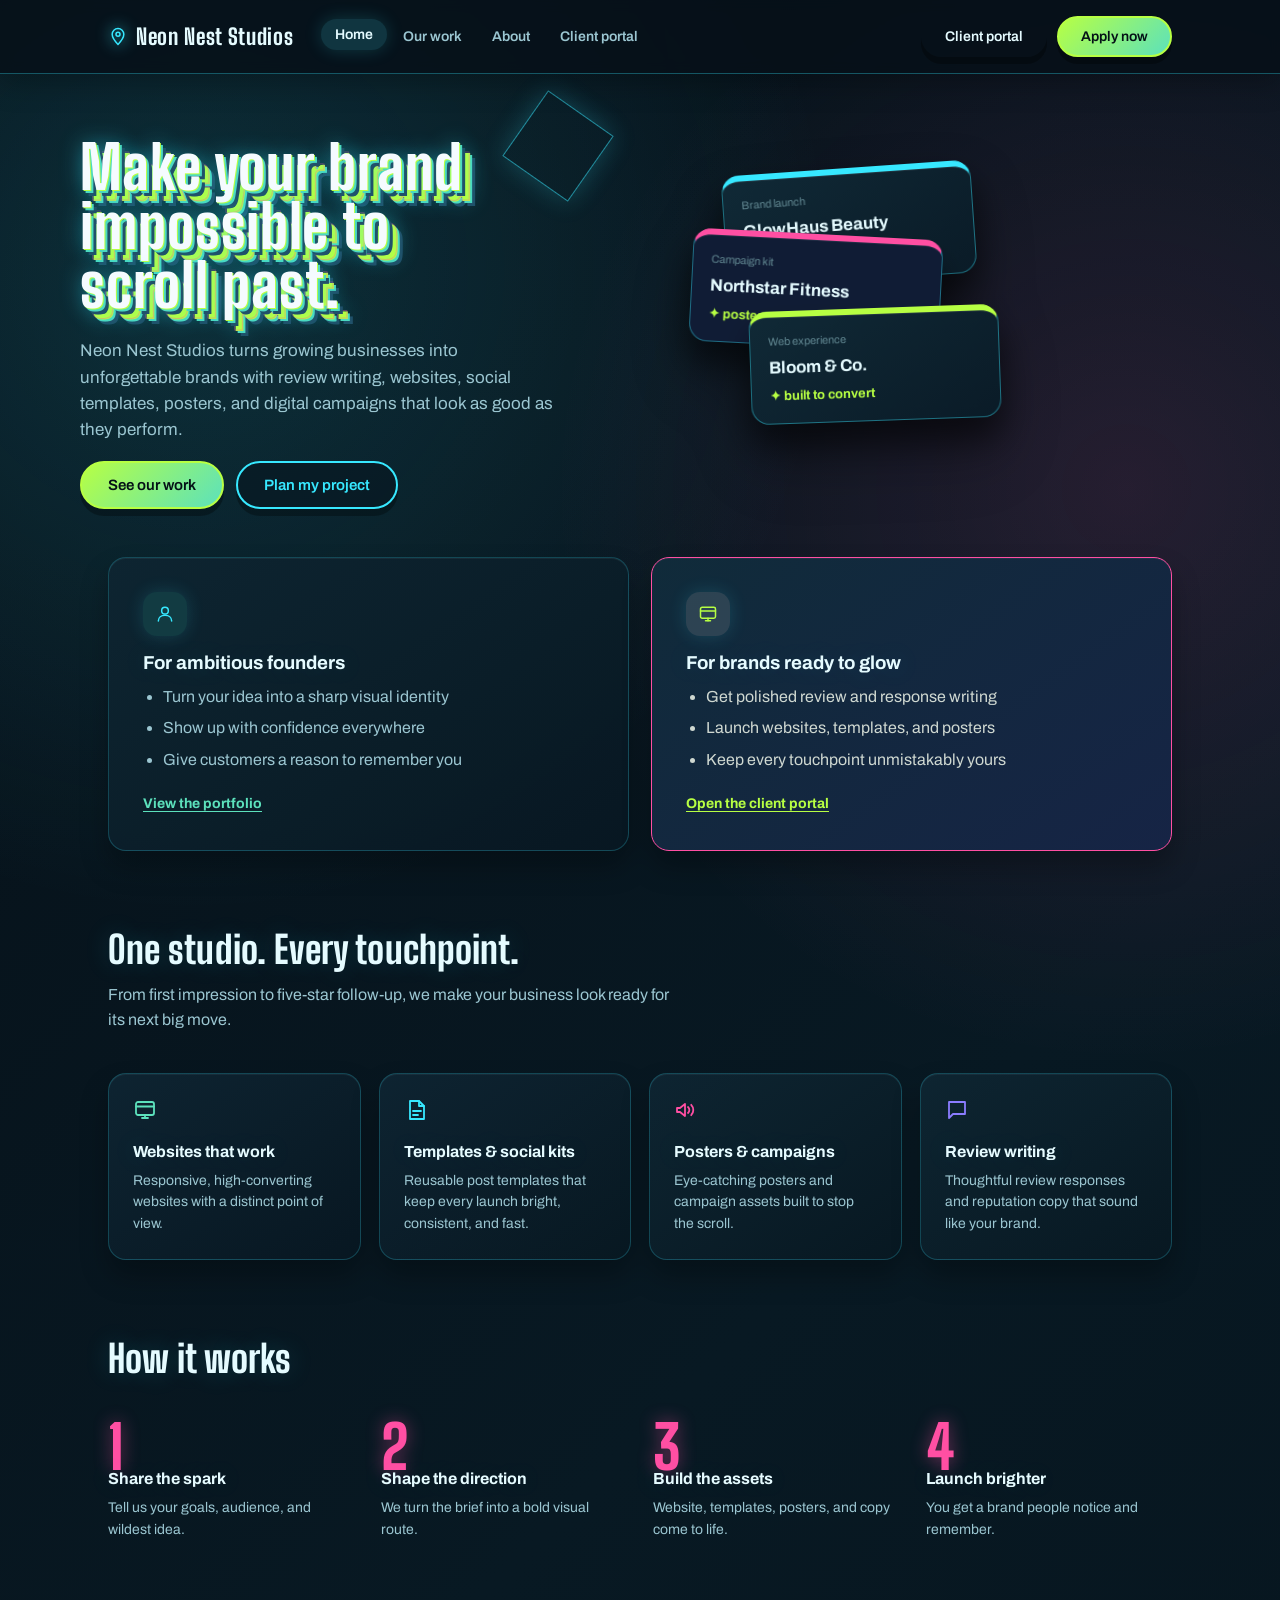
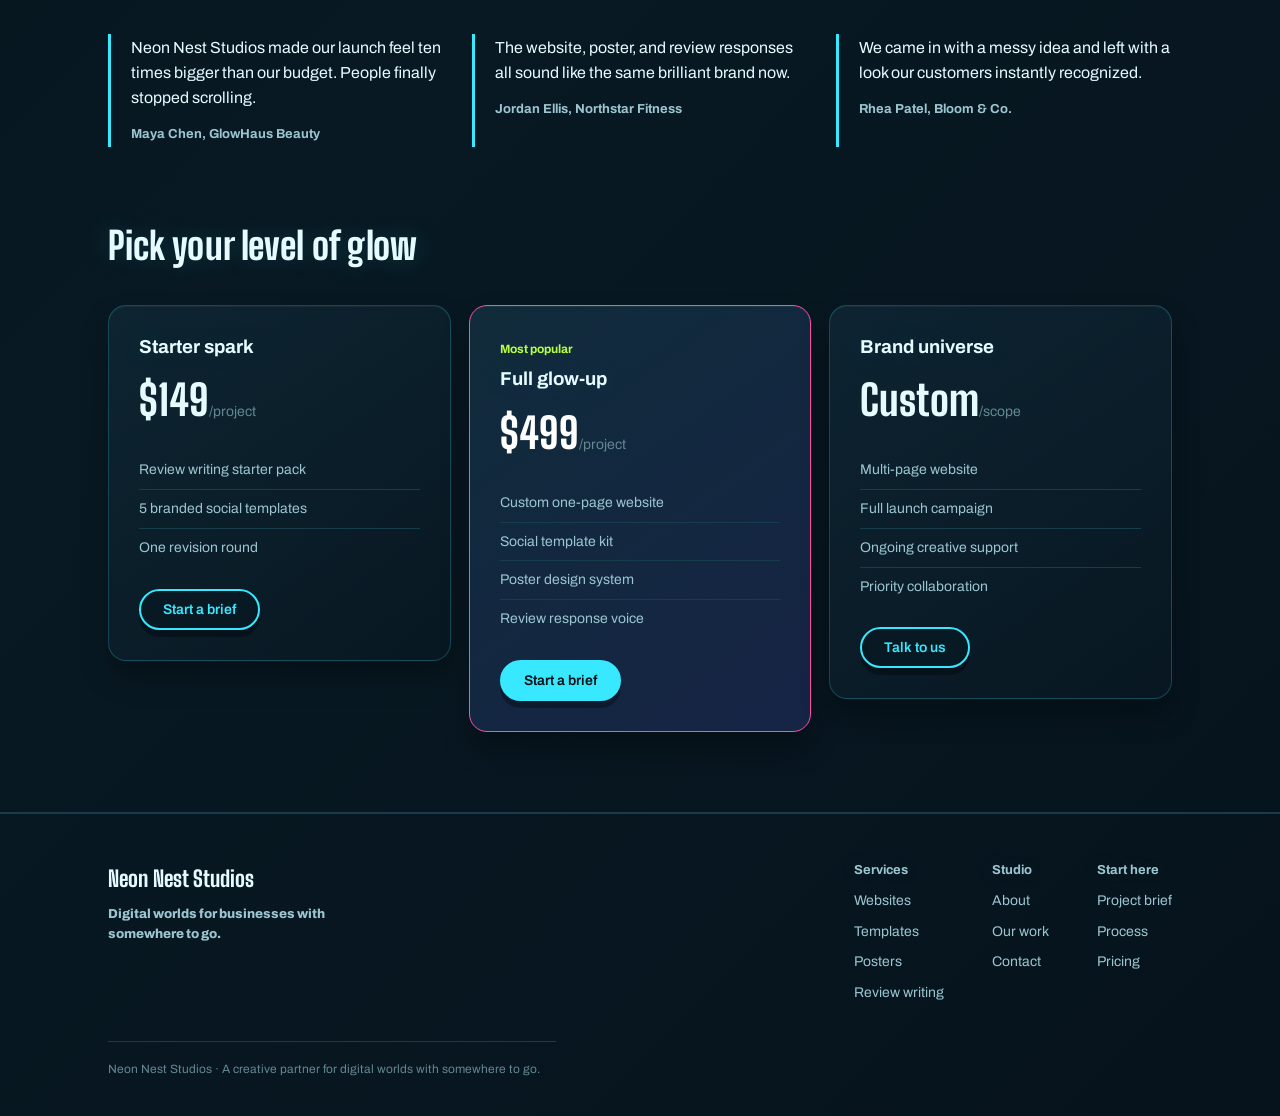
==== commit 9dedf9d3: "Revamp README and implement visual enhancements for Neon Nest Studios" ====
--- a/index.html
+++ b/index.html
@@ -4,7 +4,7 @@
 <head>
 <meta charset="UTF-8">
 <meta name="viewport" content="width=device-width, initial-scale=1.0">
-<title>NEON STUDIOS — Digital worlds for bold businesses</title>
+<title>NEON NEST STUDIOS — Digital worlds for bold businesses</title>
 <link rel="preconnect" href="https://fonts.googleapis.com">
 <link rel="preconnect" href="https://fonts.gstatic.com" crossorigin>
 <link href="https://fonts.googleapis.com/css2?family=Archivo:wght@400;500;600;700&family=Big+Shoulders+Display:wght@700;800&display=swap" rel="stylesheet">
@@ -321,7 +321,7 @@
 }
 </style>
 <style>
-/* Neon Studios: dark neon visual system */
+/* Neon Nest Studios: dark neon visual system */
 :root{--ink:#e5fbff;--ink-soft:#9bc6d1;--ink-faint:#628892;--paper:#061018;--surface:#0c1c29;--line:#173d4c;--gold:#b7ff43;--gold-deep:#5ce1bc;--gold-tint:#12352f;--star:#b7ff43;--cyan:#37e8ff;--pink:#ff4fa3;--violet:#8b7cff;--shadow-hero:0 28px 70px rgba(0,0,0,.45)}
 html{background:#061018}body{color:var(--ink);background:radial-gradient(circle at 15% 10%,rgba(55,232,255,.14),transparent 24%),radial-gradient(circle at 88% 18%,rgba(255,79,163,.12),transparent 23%),linear-gradient(135deg,#061018 0%,#081923 52%,#06131c 100%)}
 body::before{opacity:.32;background-image:linear-gradient(rgba(55,232,255,.09) 1px,transparent 1px),linear-gradient(90deg,rgba(55,232,255,.09) 1px,transparent 1px);mask-image:linear-gradient(to bottom,#000,transparent 90%)}h1,h2,h3,h4{color:var(--ink);text-shadow:0 0 26px rgba(55,232,255,.18)}p{color:var(--ink-soft)}
@@ -336,6 +336,7 @@
 .about-hero{position:relative;min-height:440px;padding:92px 0 76px;overflow:hidden}.about-hero h2{font-size:clamp(42px,7vw,78px);max-width:720px;margin-top:12px}.about-hero .lede{font-size:18px;max-width:52ch}.about-orbit{position:absolute;right:4%;top:55px;width:310px;height:310px;perspective:800px;transform:rotate(-12deg)}.orbit-core{position:absolute;inset:105px;border:1px solid var(--cyan);border-radius:50%;display:grid;place-items:center;color:var(--gold);font-family:var(--font-d);font-size:56px;background:radial-gradient(circle,#143d48,#071722 70%);box-shadow:0 0 35px rgba(55,232,255,.35),inset 0 0 30px rgba(255,79,163,.24);z-index:2}.orbit-ring{position:absolute;border:1px solid rgba(55,232,255,.7);border-radius:50%;inset:35px;transform:rotateX(65deg) rotateY(12deg);box-shadow:0 0 16px rgba(55,232,255,.18)}.ring-two{inset:12px;transform:rotateX(65deg) rotateY(-28deg);border-color:rgba(255,79,163,.7)}.orbit-dot{position:absolute;width:13px;height:13px;border-radius:50%;background:var(--gold);box-shadow:0 0 16px var(--gold);z-index:3}.dot-one{top:30px;left:106px}.dot-two{right:24px;bottom:84px;background:var(--pink);box-shadow:0 0 16px var(--pink)}.about-grid{display:grid;grid-template-columns:repeat(3,1fr);gap:18px}.about-panel{min-height:220px;padding:26px;background:linear-gradient(145deg,#0f2d3a,#091b27);border:1px solid rgba(55,232,255,.24);border-radius:18px;box-shadow:0 16px 28px rgba(0,0,0,.25);transition:transform .3s ease,border-color .3s ease}.about-panel:hover{transform:translateY(-10px) rotateX(4deg);border-color:var(--pink)}.about-panel .step-ghost{font-size:48px}.about-values{padding-top:88px}
 @media(max-width:880px){.about-orbit{opacity:.35;right:-80px}.about-hero{min-height:500px}}@media(max-width:720px){.about-grid{grid-template-columns:1fr}.about-hero{padding-top:58px}.about-orbit{width:240px;height:240px;top:250px;right:-32px}.orbit-core{inset:82px;font-size:42px}.orbit-ring{inset:25px}.ring-two{inset:8px}}
 </style>
+<link rel="stylesheet" href="styles.css">
 </head>
 <body>
 <svg style="display:none" aria-hidden="true">
@@ -351,7 +352,7 @@
 
 <header class="topbar">
   <div class="topbar-inner">
-    <button class="brand" data-nav="home"><svg class="icon"><use href="#icon-pin"/></svg>Neon Studios</button>
+    <button class="brand" data-nav="home"><svg class="icon"><use href="#icon-pin"/></svg>Neon Nest Studios</button>
     <nav class="main-nav">
       <button class="nav-link" data-nav="home">Home</button>
       <button class="nav-link" data-nav="explore">Our work</button>
@@ -369,8 +370,8 @@
 <section class="view" data-view="home">
   <div class="wrap hero">
     <div class="hero-copy">
-      <h1>Make your brand<br>impossible to<br>scroll past.</h1>
-      <p class="lede">Neon Studios turns growing businesses into unforgettable brands with review writing, websites, social templates, posters, and digital campaigns that look as good as they perform.</p>
+      <h1 class="hero-title" data-text="Make your brand impossible to scroll past."><span>Make your brand</span><span>impossible to</span><span>scroll past.</span></h1>
+      <p class="lede">Neon Nest Studios turns growing businesses into unforgettable brands with review writing, websites, social templates, posters, and digital campaigns that look as good as they perform.</p>
       <div class="hero-actions">
         <button class="btn btn-solid btn-lg" data-nav="explore">See our work</button>
         <button class="btn btn-outline btn-lg" data-nav="dashboard">Plan my project</button>
@@ -440,7 +441,7 @@
   <div class="section" style="padding-top:0;">
     <div class="wrap">
       <div class="testimonials">
-        <div class="testimonial"><p>Neon Studios made our launch feel ten times bigger than our budget. People finally stopped scrolling.</p><span>Maya Chen, GlowHaus Beauty</span></div>
+        <div class="testimonial"><p>Neon Nest Studios made our launch feel ten times bigger than our budget. People finally stopped scrolling.</p><span>Maya Chen, GlowHaus Beauty</span></div>
         <div class="testimonial"><p>The website, poster, and review responses all sound like the same brilliant brand now.</p><span>Jordan Ellis, Northstar Fitness</span></div>
         <div class="testimonial"><p>We came in with a messy idea and left with a look our customers instantly recognized.</p><span>Rhea Patel, Bloom &amp; Co.</span></div>
       </div>
@@ -461,14 +462,14 @@
   <footer class="footer">
     <div class="wrap">
       <div class="footer-inner">
-        <div class="footer-brand">Neon Studios<p>Digital worlds for businesses with somewhere to go.</p></div>
+        <div class="footer-brand">Neon Nest Studios<p>Digital worlds for businesses with somewhere to go.</p></div>
         <div class="footer-cols">
           <div><h4>Services</h4><a href="#">Websites</a><a href="#">Templates</a><a href="#">Posters</a><a href="#">Review writing</a></div>
           <div><h4>Studio</h4><a href="#">About</a><a href="#">Our work</a><a href="#">Contact</a></div>
           <div><h4>Start here</h4><a href="#">Project brief</a><a href="#">Process</a><a href="#">Pricing</a></div>
         </div>
       </div>
-      <p class="footer-note">Neon Studios · A creative partner for digital worlds with somewhere to go.</p>
+      <p class="footer-note">Neon Nest Studios · A creative partner for digital worlds with somewhere to go.</p>
     </div>
   </footer>
 </section>
@@ -477,7 +478,7 @@
   <div class="wrap about-hero">
     <span class="application-kicker">ABOUT THE STUDIO / 2026</span>
     <h2>We build digital space<br>for ideas with gravity.</h2>
-    <p class="lede">Neon Studios is a compact creative studio for founders who want their next chapter to feel unmistakably theirs. Strategy, design, code, and launch energy live in one orbit.</p>
+    <p class="lede">Neon Nest Studios is a compact creative studio for founders who want their next chapter to feel unmistakably theirs. Strategy, design, code, and launch energy live in one orbit.</p>
     <div class="about-orbit" aria-hidden="true"><div class="orbit-core">WS</div><span class="orbit-ring ring-one"></span><span class="orbit-ring ring-two"></span><span class="orbit-dot dot-one"></span><span class="orbit-dot dot-two"></span></div>
   </div>
   <div class="wrap about-grid">
@@ -511,7 +512,7 @@
       <div class="dash-biz">
         <div class="biz-avatar lg">N</div>
         <div>
-          <strong>Neon Studios</strong>
+          <strong>Neon Nest Studios</strong>
           <div class="dash-biz-meta"><span class="biz-cat-tag">Application portal</span><span class="demo-tag">Open</span></div>
         </div>
       </div>
@@ -523,7 +524,7 @@
     <div class="dash-main">
 
       <div class="dash-tab" data-dash-tab="overview">
-        <div class="dash-head"><h2>Apply for a project</h2><p>Share a few details and Neon Studios will get back to you with a tailored plan.</p></div>
+        <div class="dash-head"><h2>Apply for a project</h2><p>Share a few details and Neon Nest Studios will get back to you with a tailored plan.</p></div>
         <form class="application-form" id="applicationForm">
           <div class="application-intro"><span class="application-kicker">01 / Your brief</span><h3>Let’s make your business impossible to ignore.</h3><p>Applications usually take less than two minutes. There is no commitment and no payment required.</p></div>
           <div class="application-grid">
@@ -617,6 +618,8 @@
   <div class="modal" id="reviewModal"></div>
 </div>
 
+<script src="script.js" defer></script>
+
 <script>
 // ---- Navigation ----
 function showView(name){
--- a/styles.css
+++ b/styles.css
@@ -0,0 +1,82 @@
+/* Neon Nest Studios: dedicated visual layer and 3D title treatment. */
+html, body { overflow-x: hidden; }
+
+.hero-title {
+  position: relative;
+  isolation: isolate;
+  transform-style: preserve-3d;
+  text-wrap: balance;
+}
+
+.hero-title span {
+  display: block;
+  position: relative;
+  width: fit-content;
+  color: #f5fbff;
+  letter-spacing: .015em;
+  text-shadow:
+    1px 1px 0 #b7ff43,
+    3px 3px 0 #4bd9c0,
+    6px 6px 0 #20516a,
+    0 0 22px rgba(55, 232, 255, .4);
+  animation: title-in .8s cubic-bezier(.2,.8,.2,1) both;
+}
+
+.hero-title span:nth-child(2) { animation-delay: .1s; }
+.hero-title span:nth-child(3) { animation-delay: .2s; }
+
+.hero-title span::after {
+  content: attr(data-title);
+  position: absolute;
+  inset: 0;
+  z-index: -1;
+  color: transparent;
+  -webkit-text-stroke: 1px rgba(255, 79, 163, .35);
+  transform: translate(10px, 10px);
+}
+
+.hero-title::before {
+  content: '';
+  position: absolute;
+  width: 5rem;
+  height: 5rem;
+  right: 8%;
+  top: -18%;
+  border: 1px solid rgba(55, 232, 255, .55);
+  transform: rotate(35deg) translateZ(-20px);
+  box-shadow: 0 0 26px rgba(55, 232, 255, .22);
+  pointer-events: none;
+}
+
+.brand { white-space: nowrap; }
+.brand::first-letter { color: var(--cyan); }
+.hero-copy .lede { max-width: 48ch; }
+.hero-actions .btn-solid { position: relative; overflow: hidden; }
+.hero-actions .btn-solid::after {
+  content: '';
+  position: absolute;
+  inset: 0;
+  background: linear-gradient(110deg, transparent 25%, rgba(255,255,255,.5) 48%, transparent 70%);
+  transform: translateX(-120%);
+  animation: button-sheen 4.5s ease-in-out infinite;
+}
+
+@keyframes title-in {
+  from { opacity: 0; transform: translate3d(-22px, 18px, -30px) rotateX(35deg); }
+  to { opacity: 1; transform: translate3d(0, 0, 0) rotateX(0); }
+}
+
+@keyframes button-sheen {
+  0%, 55%, 100% { transform: translateX(-120%); }
+  70% { transform: translateX(120%); }
+}
+
+@media (max-width: 720px) {
+  .hero-visual { overflow: hidden; }
+  .hero-title span { text-shadow: 1px 1px 0 #b7ff43, 3px 3px 0 #4bd9c0, 5px 5px 0 #20516a; }
+  .hero-title::before { right: 0; top: -12%; opacity: .55; }
+}
+
+@media (prefers-reduced-motion: reduce) {
+  .hero-title span, .hero-actions .btn-solid::after { animation: none; }
+}
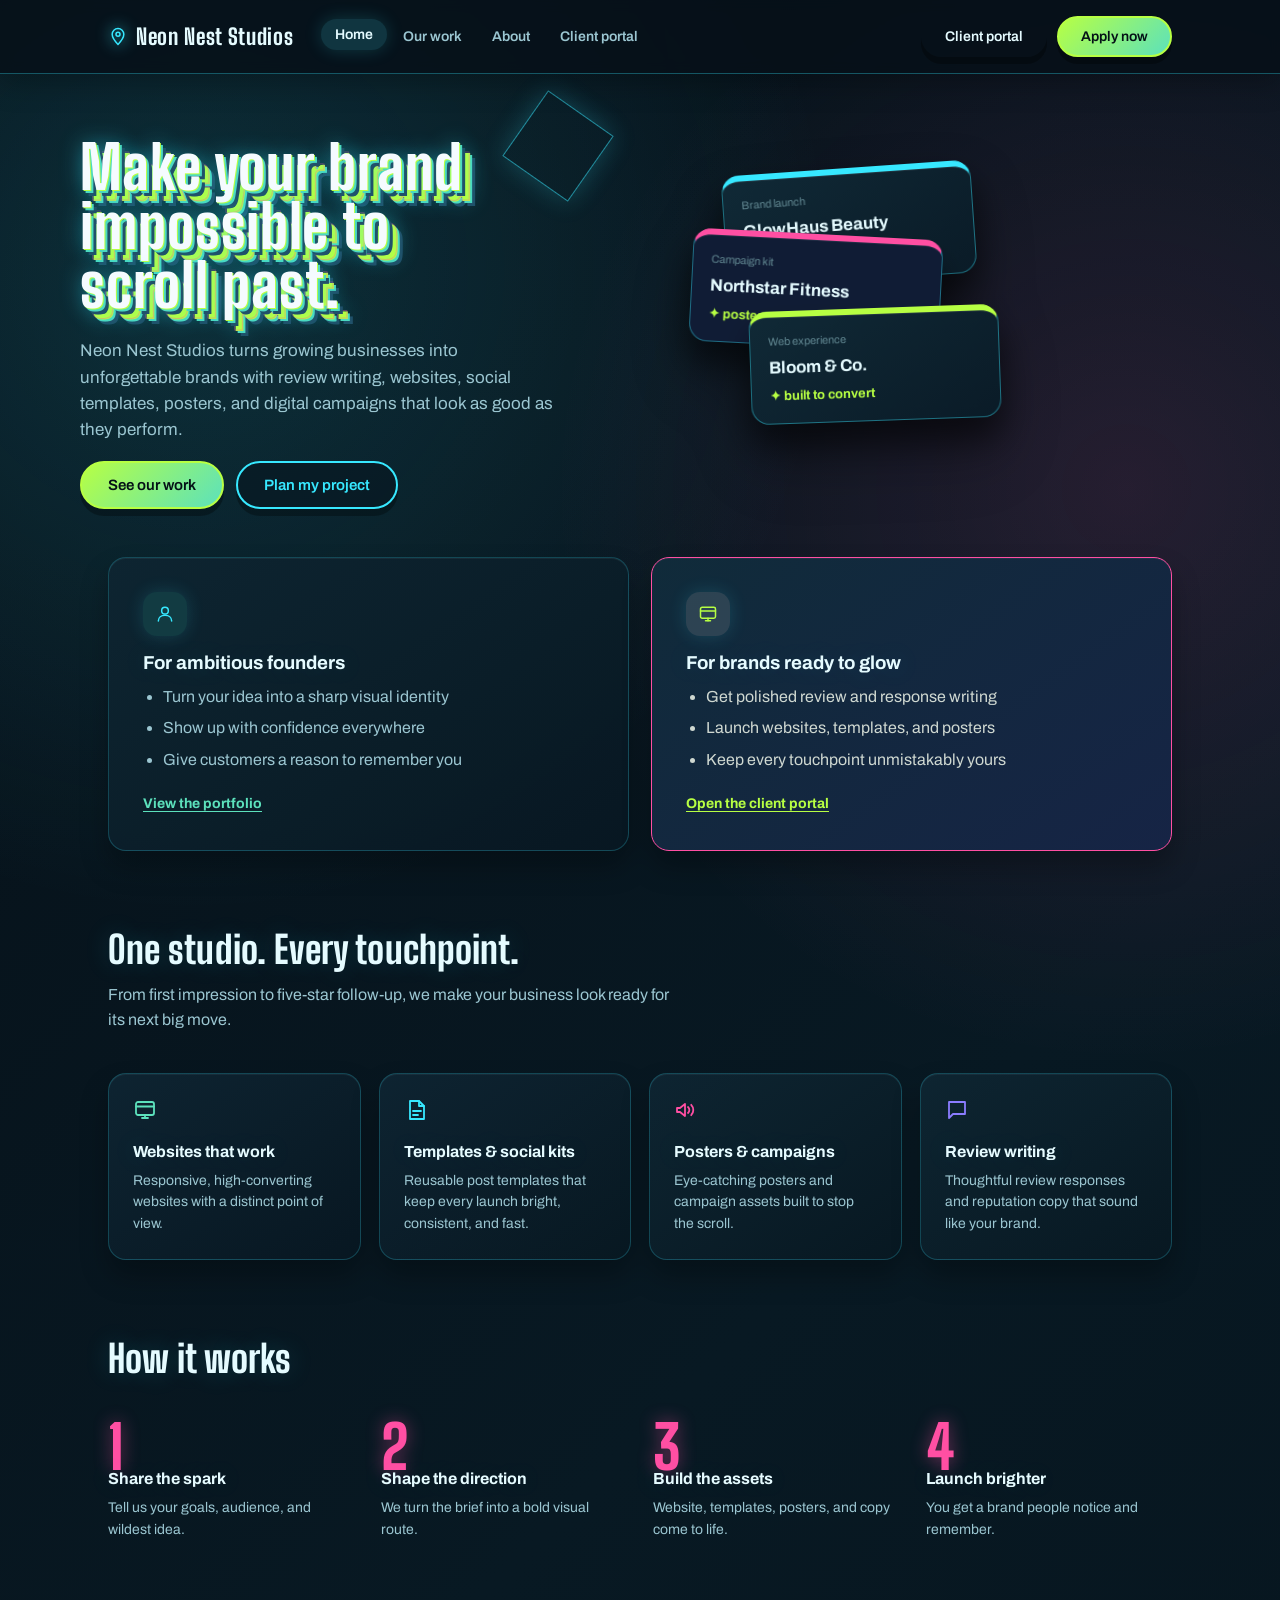
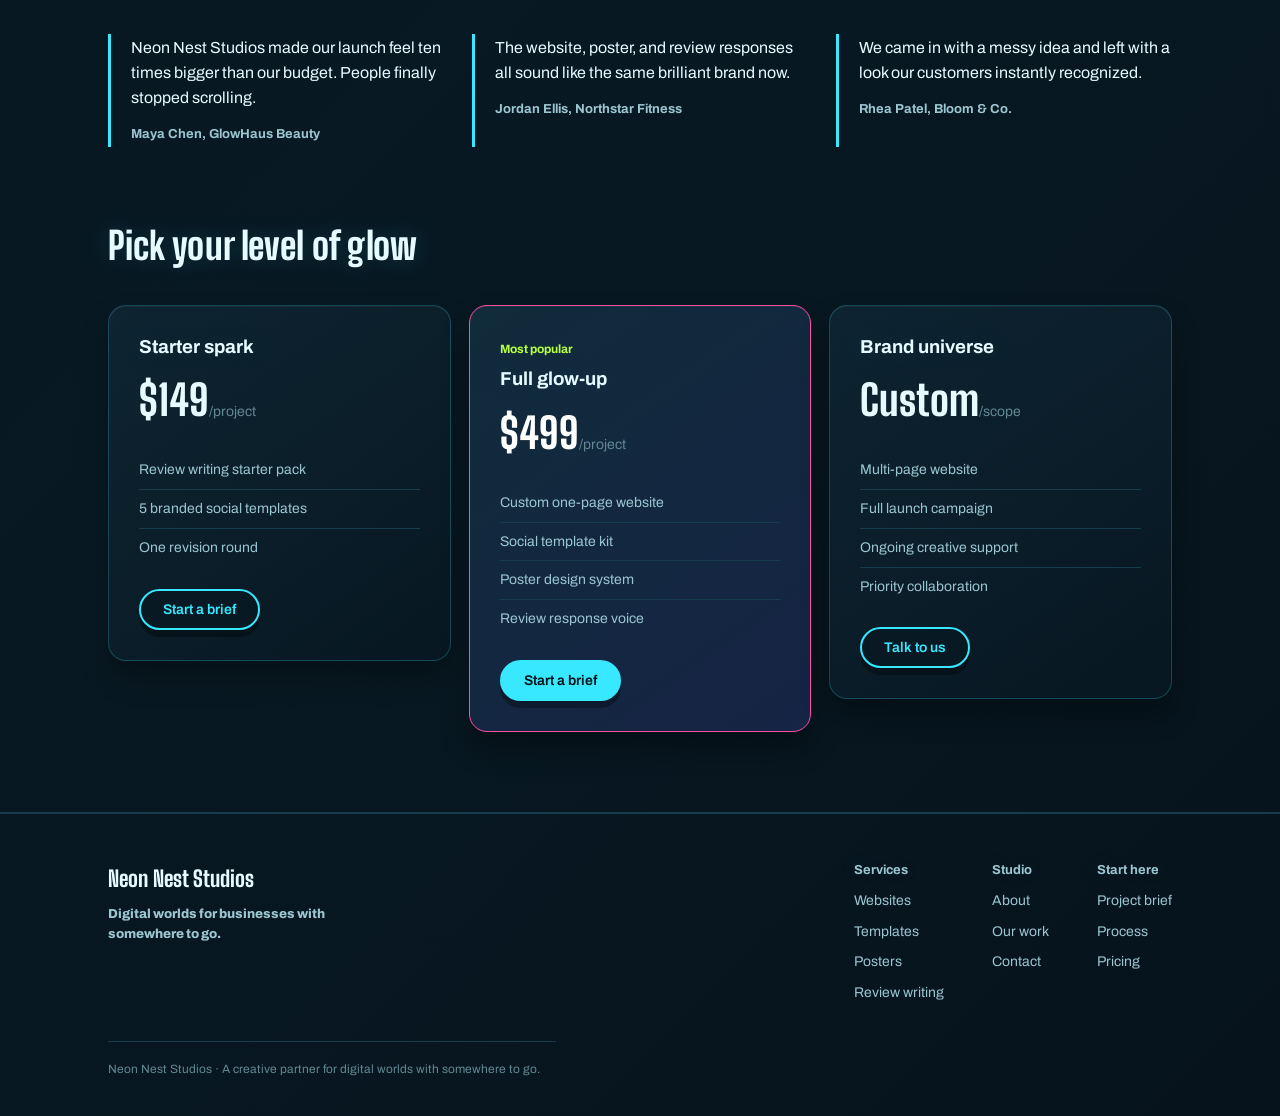
==== commit 96aa4a43: "Connect application form to Netlify" ====
--- a/index.html
+++ b/index.html
@@ -525,17 +525,20 @@
 
       <div class="dash-tab" data-dash-tab="overview">
         <div class="dash-head"><h2>Apply for a project</h2><p>Share a few details and Neon Nest Studios will get back to you with a tailored plan.</p></div>
-        <form class="application-form" id="applicationForm">
+        <form class="application-form" id="applicationForm" name="project-application" method="POST" data-netlify="true" netlify-honeypot="bot-field">
+          <input type="hidden" name="form-name" value="project-application">
+          <p hidden><label>Do not fill this out: <input name="bot-field"></label></p>
           <div class="application-intro"><span class="application-kicker">01 / Your brief</span><h3>Let’s make your business impossible to ignore.</h3><p>Applications usually take less than two minutes. There is no commitment and no payment required.</p></div>
           <div class="application-grid">
-            <label><span>Your name</span><input id="appName" required placeholder="Alex Morgan"></label>
-            <label><span>Business name</span><input id="appBusiness" required placeholder="Your business name"></label>
-            <label><span>Email address</span><input id="appEmail" type="email" required placeholder="you@business.com"></label>
-            <label><span>What do you need?</span><select id="appService" required><option value="">Choose a service</option><option>Website design</option><option>Review writing</option><option>Social media templates</option><option>Poster design</option><option>Branding package</option><option>Multiple services</option></select></label>
+            <label><span>Your name</span><input id="appName" name="name" required placeholder="Alex Morgan"></label>
+            <label><span>Business name</span><input id="appBusiness" name="business" required placeholder="Your business name"></label>
+            <label><span>Email address</span><input id="appEmail" name="email" type="email" required placeholder="you@business.com"></label>
+            <label><span>What do you need?</span><select id="appService" name="service" required><option value="">Choose a service</option><option>Website design</option><option>Review writing</option><option>Social media templates</option><option>Poster design</option><option>Branding package</option><option>Multiple services</option></select></label>
           </div>
-          <label><span>Tell us about your project</span><textarea id="appDetails" required placeholder="What are you launching, changing, or trying to improve?"></textarea></label>
+          <label><span>Tell us about your project</span><textarea id="appDetails" name="details" required placeholder="What are you launching, changing, or trying to improve?"></textarea></label>
           <div class="application-footer"><span>We reply within 1–2 business days.</span><button class="btn btn-solid btn-lg" type="submit">Send my application</button></div>
           <div class="application-success" id="applicationSuccess" hidden><strong>Application received.</strong> Thanks, <span id="successName"></span>. We’ll be in touch soon with your next bright step.</div>
+          <div class="application-error" id="applicationError" role="alert" hidden>We could not send your application right now. Please try again in a moment.</div>
         </form>
       </div>
 
@@ -833,9 +836,29 @@
 renderCampaigns();
 
 // ---- Reviews (dashboard) ----
+var reviewStorageKey = 'neonNestStudios.reviewReplies.v1';
+var savedReplies = {};
+try {
+  savedReplies = JSON.parse(localStorage.getItem(reviewStorageKey) || '{}');
+} catch (error) {
+  savedReplies = {};
+}
 var myReviews = reviewsData[1].map(function(r,i){
   return {name:r.name,rating:r.rating,date:r.date,text:r.text,id:i,replied:false,reply:''};
 });
+myReviews.forEach(function(review){
+  if (savedReplies[review.id]) {
+    review.replied = true;
+    review.reply = savedReplies[review.id];
+  }
+});
+function saveReviewReplies(){
+  var replies = {};
+  myReviews.forEach(function(review){
+    if (review.replied && review.reply) replies[review.id] = review.reply;
+  });
+  localStorage.setItem(reviewStorageKey, JSON.stringify(replies));
+}
 var dashFilterMin=0, dashFilterMax=5;
 function renderDashReviews(){
   var list = myReviews.filter(function(r){ return r.rating>=dashFilterMin && r.rating<=dashFilterMax; });
@@ -855,6 +878,7 @@
   if(!t) return;
   var r=myReviews.find(function(x){ return x.id===id; });
   r.replied=true; r.reply=t;
+  saveReviewReplies();
   renderDashReviews();
 }
 document.querySelectorAll('#dashReviewFilter .chip').forEach(function(chip){
@@ -869,12 +893,30 @@
 renderDashReviews();
 
 // ---- Client application ----
-document.getElementById('applicationForm').addEventListener('submit', function(event){
+document.getElementById('applicationForm').addEventListener('submit', async function(event){
   event.preventDefault();
-  document.getElementById('successName').textContent = document.getElementById('appName').value.trim();
-  document.getElementById('applicationSuccess').hidden = false;
-  this.querySelector('button[type="submit"]').textContent = 'Application sent';
-  this.querySelector('button[type="submit"]').disabled = true;
+  var form = this;
+  var submitButton = form.querySelector('button[type="submit"]');
+  var errorMessage = document.getElementById('applicationError');
+  errorMessage.hidden = true;
+  submitButton.disabled = true;
+  submitButton.textContent = 'Sending...';
+
+  try {
+    var response = await fetch('/', {
+      method: 'POST',
+      headers: {'Content-Type': 'application/x-www-form-urlencoded'},
+      body: new URLSearchParams(new FormData(form)).toString()
+    });
+    if (!response.ok) throw new Error('Form submission failed');
+    document.getElementById('successName').textContent = document.getElementById('appName').value.trim();
+    document.getElementById('applicationSuccess').hidden = false;
+    submitButton.textContent = 'Application sent';
+  } catch (error) {
+    errorMessage.hidden = false;
+    submitButton.disabled = false;
+    submitButton.textContent = 'Send my application';
+  }
 });
 
 // ---- Init ----
--- a/styles.css
+++ b/styles.css
@@ -51,6 +51,7 @@
 .brand { white-space: nowrap; }
 .brand::first-letter { color: var(--cyan); }
 .hero-copy .lede { max-width: 48ch; }
+.application-error { margin-top: 18px; padding: 14px 16px; border-radius: 12px; background: #4b1724; color: #ffd6df; border: 1px solid #d86b83; }
 .hero-actions .btn-solid { position: relative; overflow: hidden; }
 .hero-actions .btn-solid::after {
   content: '';
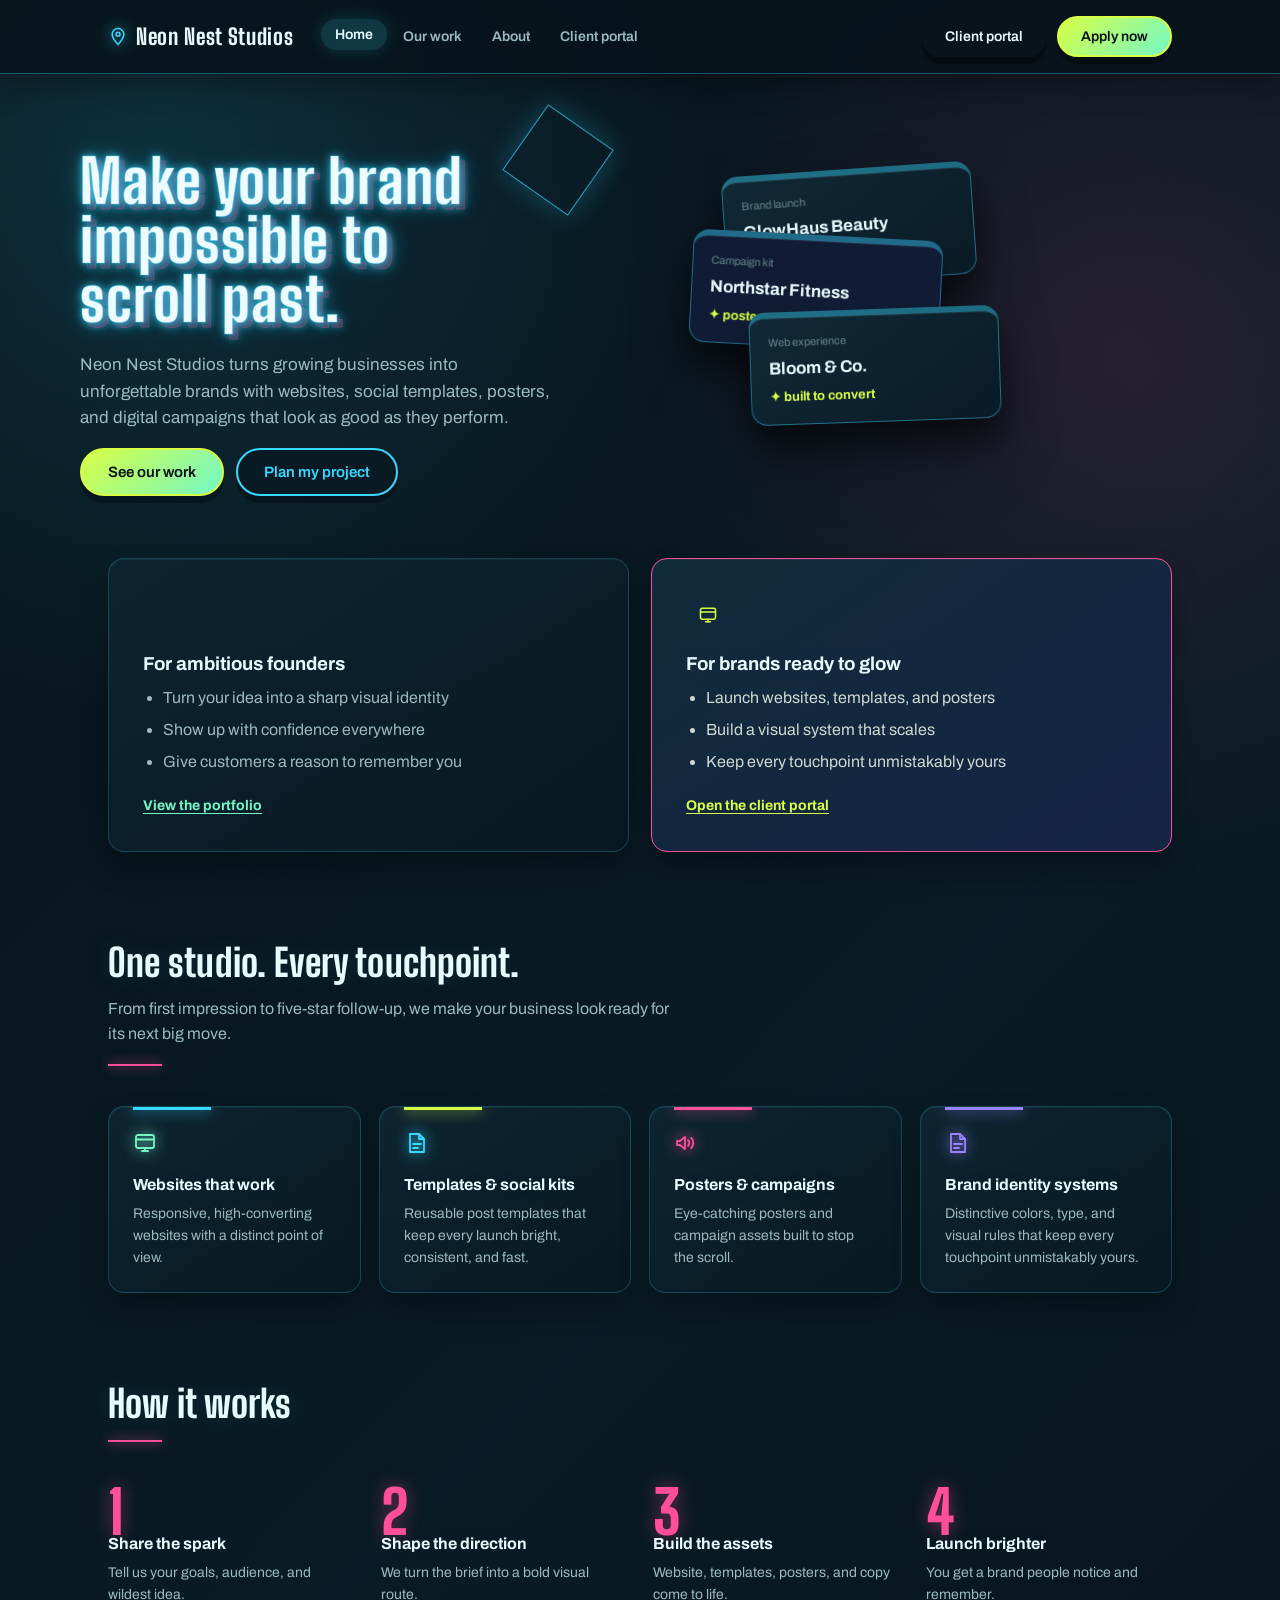
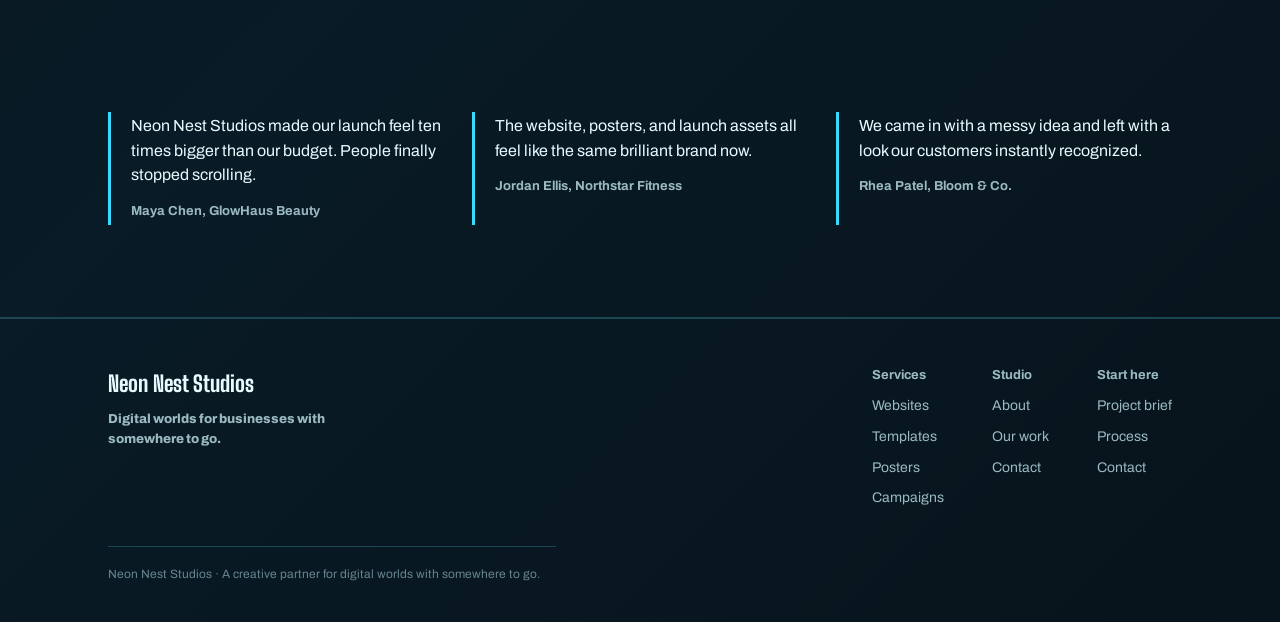
==== commit 25ffc284: "Refresh site with cyberpunk visual design" ====
--- a/index.html
+++ b/index.html
@@ -371,7 +371,7 @@
   <div class="wrap hero">
     <div class="hero-copy">
       <h1 class="hero-title" data-text="Make your brand impossible to scroll past."><span>Make your brand</span><span>impossible to</span><span>scroll past.</span></h1>
-      <p class="lede">Neon Nest Studios turns growing businesses into unforgettable brands with review writing, websites, social templates, posters, and digital campaigns that look as good as they perform.</p>
+      <p class="lede">Neon Nest Studios turns growing businesses into unforgettable brands with websites, social templates, posters, and digital campaigns that look as good as they perform.</p>
       <div class="hero-actions">
         <button class="btn btn-solid btn-lg" data-nav="explore">See our work</button>
         <button class="btn btn-outline btn-lg" data-nav="dashboard">Plan my project</button>
@@ -402,8 +402,8 @@
         <div class="audience-icon"><svg class="icon"><use href="#icon-website"/></svg></div>
         <h3>For brands ready to glow</h3>
         <ul>
-          <li>Get polished review and response writing</li>
           <li>Launch websites, templates, and posters</li>
+          <li>Build a visual system that scales</li>
           <li>Keep every touchpoint unmistakably yours</li>
         </ul>
         <button class="text-link text-link--light" data-nav="dashboard">Open the client portal</button>
@@ -421,7 +421,7 @@
         <div class="pillar-card"><svg class="icon"><use href="#icon-website"/></svg><h3>Websites that work</h3><p>Responsive, high-converting websites with a distinct point of view.</p></div>
         <div class="pillar-card"><svg class="icon"><use href="#icon-content"/></svg><h3>Templates &amp; social kits</h3><p>Reusable post templates that keep every launch bright, consistent, and fast.</p></div>
         <div class="pillar-card"><svg class="icon"><use href="#icon-ads"/></svg><h3>Posters &amp; campaigns</h3><p>Eye-catching posters and campaign assets built to stop the scroll.</p></div>
-        <div class="pillar-card"><svg class="icon"><use href="#icon-reviews"/></svg><h3>Review writing</h3><p>Thoughtful review responses and reputation copy that sound like your brand.</p></div>
+        <div class="pillar-card"><svg class="icon"><use href="#icon-content"/></svg><h3>Brand identity systems</h3><p>Distinctive colors, type, and visual rules that keep every touchpoint unmistakably yours.</p></div>
       </div>
     </div>
   </div>
@@ -442,19 +442,8 @@
     <div class="wrap">
       <div class="testimonials">
         <div class="testimonial"><p>Neon Nest Studios made our launch feel ten times bigger than our budget. People finally stopped scrolling.</p><span>Maya Chen, GlowHaus Beauty</span></div>
-        <div class="testimonial"><p>The website, poster, and review responses all sound like the same brilliant brand now.</p><span>Jordan Ellis, Northstar Fitness</span></div>
+        <div class="testimonial"><p>The website, posters, and launch assets all feel like the same brilliant brand now.</p><span>Jordan Ellis, Northstar Fitness</span></div>
         <div class="testimonial"><p>We came in with a messy idea and left with a look our customers instantly recognized.</p><span>Rhea Patel, Bloom &amp; Co.</span></div>
-      </div>
-    </div>
-  </div>
-
-  <div class="section" style="padding-top:0;">
-    <div class="wrap">
-      <div class="section-head"><h2>Pick your level of glow</h2></div>
-      <div class="price-grid">
-        <div class="price-card"><h3>Starter spark</h3><p class="price">$149<span>/project</span></p><ul><li>Review writing starter pack</li><li>5 branded social templates</li><li>One revision round</li></ul><button class="btn btn-outline" data-nav="dashboard">Start a brief</button></div>
-        <div class="price-card price-card--featured"><span class="featured-label">Most popular</span><h3>Full glow-up</h3><p class="price">$499<span>/project</span></p><ul><li>Custom one-page website</li><li>Social template kit</li><li>Poster design system</li><li>Review response voice</li></ul><button class="btn btn-solid" data-nav="dashboard">Start a brief</button></div>
-        <div class="price-card"><h3>Brand universe</h3><p class="price">Custom<span>/scope</span></p><ul><li>Multi-page website</li><li>Full launch campaign</li><li>Ongoing creative support</li><li>Priority collaboration</li></ul><button class="btn btn-outline" data-nav="dashboard">Talk to us</button></div>
       </div>
     </div>
   </div>
@@ -464,9 +453,9 @@
       <div class="footer-inner">
         <div class="footer-brand">Neon Nest Studios<p>Digital worlds for businesses with somewhere to go.</p></div>
         <div class="footer-cols">
-          <div><h4>Services</h4><a href="#">Websites</a><a href="#">Templates</a><a href="#">Posters</a><a href="#">Review writing</a></div>
+          <div><h4>Services</h4><a href="#">Websites</a><a href="#">Templates</a><a href="#">Posters</a><a href="#">Campaigns</a></div>
           <div><h4>Studio</h4><a href="#">About</a><a href="#">Our work</a><a href="#">Contact</a></div>
-          <div><h4>Start here</h4><a href="#">Project brief</a><a href="#">Process</a><a href="#">Pricing</a></div>
+          <div><h4>Start here</h4><a href="#">Project brief</a><a href="#">Process</a><a href="#">Contact</a></div>
         </div>
       </div>
       <p class="footer-note">Neon Nest Studios · A creative partner for digital worlds with somewhere to go.</p>
@@ -499,7 +488,6 @@
       <button class="chip" data-cat="Websites">Websites</button>
       <button class="chip" data-cat="Templates">Templates</button>
       <button class="chip" data-cat="Posters">Posters</button>
-      <button class="chip" data-cat="Reviews">Reviews</button>
       <button class="chip" data-cat="Branding">Branding</button>
     </div>
   </div>
@@ -533,7 +521,7 @@
             <label><span>Your name</span><input id="appName" name="name" required placeholder="Alex Morgan"></label>
             <label><span>Business name</span><input id="appBusiness" name="business" required placeholder="Your business name"></label>
             <label><span>Email address</span><input id="appEmail" name="email" type="email" required placeholder="you@business.com"></label>
-            <label><span>What do you need?</span><select id="appService" name="service" required><option value="">Choose a service</option><option>Website design</option><option>Review writing</option><option>Social media templates</option><option>Poster design</option><option>Branding package</option><option>Multiple services</option></select></label>
+            <label><span>What do you need?</span><select id="appService" name="service" required><option value="">Choose a service</option><option>Website design</option><option>Social media templates</option><option>Poster design</option><option>Brand identity</option><option>Launch campaign</option><option>Multiple services</option></select></label>
           </div>
           <label><span>Tell us about your project</span><textarea id="appDetails" name="details" required placeholder="What are you launching, changing, or trying to improve?"></textarea></label>
           <div class="application-footer"><span>We reply within 1–2 business days.</span><button class="btn btn-solid btn-lg" type="submit">Send my application</button></div>
@@ -600,17 +588,6 @@
         <div class="campaign-grid" id="campaignGrid"></div>
       </div>
 
-      <div class="dash-tab" data-dash-tab="reviews" hidden>
-        <div class="dash-head"><h2>Review writing</h2><p>Shape thoughtful customer-facing responses that sound like your brand.</p></div>
-        <div class="chip-row" id="dashReviewFilter" style="margin-bottom:18px;">
-          <button class="chip active" data-min="0" data-max="5">All</button>
-          <button class="chip" data-min="5" data-max="5">5★</button>
-          <button class="chip" data-min="4" data-max="4">4★</button>
-          <button class="chip" data-min="0" data-max="3">3★ &amp; under</button>
-        </div>
-        <div id="dashReviewList"></div>
-      </div>
-
     </div>
   </div>
 </section>
@@ -638,7 +615,6 @@
   {id:2,name:"Northstar Fitness",category:"Poster campaign",tag:"Posters",rating:4.8,reviews:14,blurb:"High-energy posters and social assets for a new studio launch.",dist:[84,12,3,1,0]},
   {id:3,name:"Bloom & Co.",category:"Website project",tag:"Websites",rating:5,reviews:22,blurb:"A warm, conversion-focused website for a modern florist.",dist:[94,6,0,0,0]},
   {id:4,name:"Solis Coffee",category:"Template kit",tag:"Templates",rating:4.7,reviews:11,blurb:"A flexible content system for daily specials and seasonal drops.",dist:[78,16,5,1,0]},
-  {id:5,name:"Morrow Skin",category:"Review writing",tag:"Reviews",rating:4.9,reviews:16,blurb:"A clear, human response voice for a growing skincare brand.",dist:[88,10,2,0,0]},
   {id:6,name:"Orbit Interiors",category:"Website project",tag:"Websites",rating:4.8,reviews:19,blurb:"A tactile portfolio site that makes every room feel considered.",dist:[86,11,2,1,0]}
 ];
 
@@ -890,7 +866,7 @@
     renderDashReviews();
   });
 });
-renderDashReviews();
+if (document.getElementById('dashReviewList')) renderDashReviews();
 
 // ---- Client application ----
 document.getElementById('applicationForm').addEventListener('submit', async function(event){
--- a/styles.css
+++ b/styles.css
@@ -1,83 +1,244 @@
-/* Neon Nest Studios: dedicated visual layer and 3D title treatment. */
+/* Neon Nest Studios: a focused editorial visual system. */
 html, body { overflow-x: hidden; }
 
-.hero-title {
-  position: relative;
-  isolation: isolate;
-  transform-style: preserve-3d;
-  text-wrap: balance;
-}
-
-.hero-title span {
-  display: block;
-  position: relative;
-  width: fit-content;
-  color: #f5fbff;
-  letter-spacing: .015em;
-  text-shadow:
-    1px 1px 0 #b7ff43,
-    3px 3px 0 #4bd9c0,
-    6px 6px 0 #20516a,
-    0 0 22px rgba(55, 232, 255, .4);
-  animation: title-in .8s cubic-bezier(.2,.8,.2,1) both;
-}
-
+:root {
+  --ink: #102a2d;
+  --ink-soft: #526a69;
+  --ink-faint: #7d9290;
+  --paper: #f4f0e8;
+  --surface: #fffdf8;
+  --line: #d8ded5;
+  --gold: #f5b83d;
+  --gold-deep: #d8773f;
+  --gold-tint: #fff0c9;
+  --star: #e28b29;
+  --cyan: #3dbeb4;
+  --pink: #ed6b68;
+  --violet: #6f7fa8;
+  --shadow-hero: 0 28px 60px rgba(16, 42, 45, .18);
+}
+
+body {
+  background:
+    radial-gradient(circle at 10% 8%, rgba(61, 190, 180, .16), transparent 23%),
+    radial-gradient(circle at 90% 15%, rgba(237, 107, 104, .12), transparent 25%),
+    linear-gradient(135deg, #f8f4ec 0%, #edf4ee 52%, #fff6e7 100%);
+}
+
+body::before {
+  opacity: .24;
+  background-image: linear-gradient(rgba(16,42,45,.06) 1px, transparent 1px), linear-gradient(90deg, rgba(16,42,45,.06) 1px, transparent 1px);
+  background-size: 34px 34px;
+  mask-image: linear-gradient(to bottom, #000, transparent 88%);
+}
+
+h1, h2 { text-shadow: 3px 4px 0 rgba(255,255,255,.75); }
+.brand { white-space: nowrap; letter-spacing: .03em; }
+.brand::first-letter { color: var(--pink); }
+.hero-copy .lede { max-width: 48ch; }
+.section { padding-top: 88px; padding-bottom: 88px; }
+
+.topbar {
+  background: rgba(244, 240, 232, .82);
+  border-bottom: 1px solid rgba(16,42,45,.16);
+  box-shadow: 0 8px 26px rgba(16,42,45,.08);
+}
+.nav-link { transition: transform .2s ease, background .2s ease, box-shadow .2s ease; }
+.nav-link.active, .nav-link:hover { background: var(--gold-tint); box-shadow: 0 4px 0 rgba(216,119,63,.16); transform: translateY(-2px); }
+
+.btn { box-shadow: 0 5px 0 rgba(16,42,45,.14); transition: transform .2s ease, box-shadow .2s ease, background .2s ease; }
+.btn:hover { transform: translateY(-3px); box-shadow: 0 9px 0 rgba(16,42,45,.12); }
+.btn:active { transform: translateY(1px); box-shadow: 0 2px 0 rgba(16,42,45,.12); }
+.btn-solid { background: linear-gradient(135deg, var(--gold), #ffd96b); border-color: #e9a72e; }
+.btn-solid:hover { background: linear-gradient(135deg, #f6a948, var(--gold-deep)); }
+
+.hero { perspective: 1100px; padding-top: 78px; padding-bottom: 62px; }
+.hero-copy { animation: rise-in .75s cubic-bezier(.2,.8,.2,1) both; }
+.hero-title { position: relative; isolation: isolate; transform-style: preserve-3d; text-wrap: balance; }
+.hero-title span { display: block; position: relative; width: fit-content; color: #fffdf8; letter-spacing: .015em; text-shadow: 2px 2px 0 var(--pink), 5px 6px 0 var(--cyan), 0 0 24px rgba(16,42,45,.22); animation: title-in .8s cubic-bezier(.2,.8,.2,1) both; }
 .hero-title span:nth-child(2) { animation-delay: .1s; }
 .hero-title span:nth-child(3) { animation-delay: .2s; }
-
+.hero-title span::after { content: attr(data-title); position: absolute; inset: 0; z-index: -1; color: transparent; -webkit-text-stroke: 1px rgba(216,119,63,.35); transform: translate(10px, 10px); }
+.hero-title::before { content: ''; position: absolute; width: 5rem; height: 5rem; right: 8%; top: -18%; border: 1px solid rgba(61,190,180,.65); transform: rotate(35deg) translateZ(-20px); box-shadow: 0 0 26px rgba(61,190,180,.2); pointer-events: none; }
+.hero-visual { perspective: 900px; min-height: 310px; filter: drop-shadow(0 24px 25px rgba(16,42,45,.16)); }
+.placard-stack { transform-style: preserve-3d; animation: hero-float 6s ease-in-out infinite; }
+.mini-placard { border: 1px solid rgba(16,42,45,.18); border-radius: 16px; background: rgba(255,253,248,.88); box-shadow: 0 20px 30px rgba(16,42,45,.14), inset 0 1px 0 #fff; backdrop-filter: blur(10px); }
+.mp-1 { border-top: 6px solid var(--cyan); }
+.mp-2 { border-top: 6px solid var(--pink); }
+.mp-3 { border-top: 6px solid var(--gold); }
+
+.audience-card, .pillar-card, .price-card, .biz-card, .stat-card, .chart-card, .recent-reviews-card, .builder-section, .new-post-form, .new-campaign-form, .campaign-card, .dash-review, .application-form {
+  border: 1px solid rgba(16,42,45,.13);
+  border-radius: 16px;
+  background: rgba(255,253,248,.84);
+  box-shadow: 0 14px 28px rgba(16,42,45,.08), inset 0 1px 0 #fff;
+  transition: transform .25s ease, box-shadow .25s ease, border-color .25s ease;
+}
+.audience-card:hover, .pillar-card:hover, .price-card:hover, .biz-card:hover, .campaign-card:hover { transform: translateY(-7px); box-shadow: 0 24px 34px rgba(16,42,45,.14), inset 0 1px 0 #fff; border-color: rgba(61,190,180,.7); }
+.audience-card--dark, .price-card--featured { background: linear-gradient(145deg, #183d3c, #245452); border-color: #183d3c; box-shadow: 0 20px 34px rgba(16,42,45,.24); }
+.audience-card--dark h3, .price-card--featured h3 { color: #fffdf8; }
+.audience-icon { background: linear-gradient(145deg, var(--gold-tint), #fff); box-shadow: inset 0 2px 0 #fff, 0 6px 10px rgba(216,119,63,.14); }
+.audience-icon .icon { color: var(--gold-deep); }
+.pillar-card:nth-child(2) .icon { color: var(--cyan); }
+.pillar-card:nth-child(3) .icon { color: var(--pink); }
+.pillar-card:nth-child(4) .icon { color: var(--violet); }
+.step-ghost { color: var(--pink); text-shadow: 4px 5px 0 rgba(61,190,180,.26); }
+.testimonial { border-left-color: var(--pink); }
+.price-card--featured .btn-solid { background: var(--cyan); border-color: var(--cyan); }
+
+.search-box input { border: 1px solid rgba(16,42,45,.3); box-shadow: 0 8px 16px rgba(16,42,45,.08); }
+.chip { transition: transform .2s ease, background .2s ease, box-shadow .2s ease; }
+.chip:hover { transform: translateY(-2px); box-shadow: 0 5px 0 rgba(16,42,45,.1); }
+.chip.active { background: var(--ink); box-shadow: 0 5px 0 var(--pink); }
+.biz-avatar { background: linear-gradient(145deg, var(--violet), var(--pink)); box-shadow: 4px 5px 0 rgba(16,42,45,.12); }
+.biz-card { animation: rise-in .55s both; }
+.biz-card:nth-child(2n) { animation-delay: .08s; }
+.biz-card:nth-child(3n) { animation-delay: .16s; }
+
+.dash-sidebar { background: linear-gradient(160deg, #183d3c, #273c62); box-shadow: 12px 0 24px rgba(16,42,45,.14); }
+.dash-main { background: rgba(244,240,232,.72); }
+.stat-value { color: var(--ink); text-shadow: 2px 3px 0 rgba(61,190,180,.3); }
+.bar { fill: var(--pink); }
+.builder-preview { box-shadow: 0 22px 36px rgba(16,42,45,.16); transform: rotateX(2deg); }
+.site-preview-hero { background: linear-gradient(135deg, #fff0c9, #d9f3ed); }
+.modal-backdrop { background: rgba(16,42,45,.58); backdrop-filter: blur(8px); }
+.modal { border: 1px solid rgba(255,255,255,.7); border-radius: 18px; box-shadow: 0 30px 70px rgba(16,42,45,.26); animation: modal-in .35s cubic-bezier(.2,.8,.2,1); }
+.application-error { margin-top: 18px; padding: 14px 16px; border-radius: 12px; background: #fff0f1; color: #a64250; border: 1px solid #ed9ba3; }
+.hero-actions .btn-solid { position: relative; overflow: hidden; }
+.hero-actions .btn-solid::after { content: ''; position: absolute; inset: 0; background: linear-gradient(110deg, transparent 25%, rgba(255,255,255,.5) 48%, transparent 70%); transform: translateX(-120%); animation: button-sheen 4.5s ease-in-out infinite; }
+
+@keyframes title-in { from { opacity: 0; transform: translate3d(-22px, 18px, -30px) rotateX(35deg); } to { opacity: 1; transform: translate3d(0, 0, 0) rotateX(0); } }
+@keyframes button-sheen { 0%, 55%, 100% { transform: translateX(-120%); } 70% { transform: translateX(120%); } }
+@keyframes rise-in { from { opacity: 0; transform: translateY(24px) rotateX(6deg); } to { opacity: 1; transform: translateY(0) rotateX(0); } }
+@keyframes hero-float { 0%, 100% { transform: rotateY(-5deg) rotateX(3deg) translateY(0); } 50% { transform: rotateY(5deg) rotateX(-2deg) translateY(-12px); } }
+@keyframes modal-in { from { opacity: 0; transform: translateY(18px) scale(.94); } to { opacity: 1; transform: translateY(0) scale(1); } }
+
+@media (max-width: 880px) {
+  .hero { padding-top: 42px; gap: 18px; }
+  .hero-visual { min-height: 248px; }
+  .placard-stack { height: 224px; }
+}
+@media (max-width: 720px) {
+  .hero-visual { overflow: hidden; min-height: 260px; }
+  .placard-stack { transform: scale(.85); transform-origin: top center; }
+  .hero-title span { text-shadow: 2px 2px 0 var(--pink), 4px 5px 0 var(--cyan); }
+  .hero-title::before { right: 0; top: -12%; opacity: .55; }
+  .section { padding-top: 60px; padding-bottom: 60px; }
+}
+@media (prefers-reduced-motion: reduce) { .hero-title span, .hero-actions .btn-solid::after { animation: none; } }
+
+/* Cyberpunk direction: dark terminal surfaces, signal colors, and precise edges. */
+:root {
+  --ink: #e7fbff;
+  --ink-soft: #9abac0;
+  --ink-faint: #66858d;
+  --paper: #07131b;
+  --surface: #0d202b;
+  --line: #1c4653;
+  --gold: #d8ff45;
+  --gold-deep: #73f7c5;
+  --gold-tint: #123a3b;
+  --star: #d8ff45;
+  --cyan: #38d9ff;
+  --pink: #ff4f9a;
+  --violet: #9b83ff;
+  --shadow-hero: 0 28px 70px rgba(0,0,0,.48);
+}
+
+html { background: #07131b; }
+body {
+  background:
+    radial-gradient(circle at 12% 7%, rgba(56,217,255,.14), transparent 24%),
+    radial-gradient(circle at 88% 16%, rgba(255,79,154,.12), transparent 23%),
+    linear-gradient(135deg, #07131b 0%, #091b26 55%, #07131b 100%);
+}
+body::before {
+  opacity: .38;
+  background-image: linear-gradient(rgba(56,217,255,.09) 1px, transparent 1px), linear-gradient(90deg, rgba(56,217,255,.09) 1px, transparent 1px);
+  background-size: 36px 36px;
+  mask-image: linear-gradient(to bottom, #000, transparent 92%);
+}
+h1, h2, h3, h4 { color: var(--ink); text-shadow: 0 0 26px rgba(56,217,255,.14); }
+p { color: var(--ink-soft); }
+.section { padding-top: 92px; padding-bottom: 92px; }
+
+.topbar {
+  background: rgba(7,19,27,.86);
+  border-bottom: 1px solid rgba(56,217,255,.36);
+  box-shadow: 0 10px 32px rgba(0,0,0,.3);
+}
+.brand, .nav-link { color: var(--ink); }
+.brand .icon { color: var(--cyan); filter: drop-shadow(0 0 8px var(--cyan)); }
+.brand::first-letter { color: var(--pink); }
+.nav-link { color: var(--ink-soft); }
+.nav-link.active, .nav-link:hover { background: #103843; color: var(--ink); box-shadow: 0 0 18px rgba(56,217,255,.18); }
+
+.btn { box-shadow: 0 7px 0 rgba(0,0,0,.3); }
+.btn:hover { box-shadow: 0 11px 22px rgba(56,217,255,.2); }
+.btn-solid { background: linear-gradient(135deg, var(--gold), var(--gold-deep)); color: #061116; border-color: var(--gold); }
+.btn-solid:hover { background: linear-gradient(135deg, var(--cyan), var(--gold)); color: #061116; }
+.btn-outline { border-color: var(--cyan); background: rgba(8,25,35,.7); color: var(--cyan); }
+.btn-outline:hover { background: #123c49; color: var(--ink); }
+
+.hero-title span {
+  color: #effcff;
+  -webkit-text-stroke: 1px rgba(56,217,255,.42);
+  text-shadow: 1px 0 0 rgba(255,79,154,.3), 0 0 8px rgba(56,217,255,.82), 0 0 24px rgba(56,217,255,.3);
+}
 .hero-title span::after {
-  content: attr(data-title);
-  position: absolute;
-  inset: 0;
-  z-index: -1;
   color: transparent;
-  -webkit-text-stroke: 1px rgba(255, 79, 163, .35);
-  transform: translate(10px, 10px);
-}
-
-.hero-title::before {
-  content: '';
-  position: absolute;
-  width: 5rem;
-  height: 5rem;
-  right: 8%;
-  top: -18%;
-  border: 1px solid rgba(55, 232, 255, .55);
-  transform: rotate(35deg) translateZ(-20px);
-  box-shadow: 0 0 26px rgba(55, 232, 255, .22);
-  pointer-events: none;
-}
-
-.brand { white-space: nowrap; }
-.brand::first-letter { color: var(--cyan); }
-.hero-copy .lede { max-width: 48ch; }
-.application-error { margin-top: 18px; padding: 14px 16px; border-radius: 12px; background: #4b1724; color: #ffd6df; border: 1px solid #d86b83; }
-.hero-actions .btn-solid { position: relative; overflow: hidden; }
-.hero-actions .btn-solid::after {
-  content: '';
-  position: absolute;
-  inset: 0;
-  background: linear-gradient(110deg, transparent 25%, rgba(255,255,255,.5) 48%, transparent 70%);
-  transform: translateX(-120%);
-  animation: button-sheen 4.5s ease-in-out infinite;
-}
-
-@keyframes title-in {
-  from { opacity: 0; transform: translate3d(-22px, 18px, -30px) rotateX(35deg); }
-  to { opacity: 1; transform: translate3d(0, 0, 0) rotateX(0); }
-}
-
-@keyframes button-sheen {
-  0%, 55%, 100% { transform: translateX(-120%); }
-  70% { transform: translateX(120%); }
-}
+  -webkit-text-stroke: 1px rgba(255,79,154,.62);
+  transform: translate(5px, 5px);
+  opacity: .56;
+}
+.hero-title::before { border-color: rgba(56,217,255,.7); box-shadow: 0 0 28px rgba(56,217,255,.24); }
+.hero-visual { filter: drop-shadow(0 24px 26px rgba(0,0,0,.38)); }
+.mini-placard { background: linear-gradient(145deg, #102936, #0a1b27); border-color: rgba(56,217,255,.42); box-shadow: 0 20px 30px rgba(0,0,0,.42), inset 0 1px 0 rgba(255,255,255,.08); }
+.mp-2 { background: #101c35; }
+
+.audience-card, .pillar-card, .price-card, .biz-card, .stat-card, .chart-card, .recent-reviews-card, .builder-section, .new-post-form, .new-campaign-form, .campaign-card, .dash-review, .application-form {
+  background: linear-gradient(145deg, rgba(14,37,50,.96), rgba(8,24,34,.96));
+  border-color: rgba(56,217,255,.22);
+  box-shadow: 0 16px 28px rgba(0,0,0,.28), inset 0 1px 0 rgba(255,255,255,.05);
+}
+.audience-card:hover, .pillar-card:hover, .price-card:hover, .biz-card:hover, .campaign-card:hover { border-color: var(--cyan); box-shadow: 0 24px 42px rgba(0,0,0,.4), 0 0 24px rgba(56,217,255,.12); }
+.pillar-card { position: relative; overflow: hidden; }
+.pillar-card::before { content: ''; position: absolute; width: 78px; height: 3px; top: 0; left: 24px; background: var(--cyan); box-shadow: 0 0 14px var(--cyan); }
+.pillar-card:nth-child(2)::before { background: var(--gold); box-shadow: 0 0 14px var(--gold); }
+.pillar-card:nth-child(3)::before { background: var(--pink); box-shadow: 0 0 14px var(--pink); }
+.pillar-card:nth-child(4)::before { background: var(--violet); box-shadow: 0 0 14px var(--violet); }
+.pillar-card .icon { filter: drop-shadow(0 0 7px currentColor); }
+.section-head { position: relative; }
+.section-head::after { content: ''; display: block; width: 54px; height: 2px; margin-top: 18px; background: var(--pink); box-shadow: 0 0 12px var(--pink); }
+.audience-card--dark, .price-card--featured { background: linear-gradient(145deg, #102b3a, #162445); border-color: var(--pink); }
+.audience-card--dark h3, .price-card--featured h3 { color: var(--ink); }
+.audience-icon { background: #123b42; box-shadow: 0 0 18px rgba(56,217,255,.16); }
+.audience-icon .icon { color: var(--cyan); }
+.step-ghost { color: var(--pink); text-shadow: 0 0 18px rgba(255,79,154,.45); }
+.testimonial { border-left-color: var(--cyan); }
+.testimonial p { color: var(--ink); }
+
+.search-box input, .chip, .modal, .builder-preview, .post-list { background: #0b202c; color: var(--ink); border-color: rgba(56,217,255,.35); }
+.chip.active { background: #12424b; color: var(--ink); box-shadow: 0 5px 0 var(--pink); }
+.biz-avatar { background: linear-gradient(145deg, var(--violet), var(--pink)); }
+.dash-sidebar { background: linear-gradient(160deg, #071923, #121d40); box-shadow: 12px 0 24px rgba(0,0,0,.3); }
+.dash-main { background: rgba(7,19,27,.72); }
+.dash-nav-link { color: var(--ink-soft); }
+.dash-nav-link.active, .dash-nav-link:hover { background: rgba(56,217,255,.12); color: var(--ink); }
+.stat-value { color: var(--ink); text-shadow: 0 0 15px rgba(56,217,255,.36); }
+.bar { fill: var(--pink); }
+.builder-preview { box-shadow: 0 22px 42px rgba(0,0,0,.42); }
+.site-preview-hero { background: linear-gradient(135deg, #102f42, #113d39); }
+.modal-backdrop { background: rgba(1,8,13,.82); }
+.modal { border-color: rgba(56,217,255,.5); box-shadow: 0 30px 70px rgba(0,0,0,.55); }
+.application-error { background: #3d1725; color: #ffd6df; border-color: #d86b83; }
+
+.price-card, .price-grid + * { display: none; }
+.footer { border-top-color: var(--line); }
+.footer-cols h4, .footer-cols a { color: var(--ink-soft); }
+.footer-cols a:hover { color: var(--cyan); }
 
 @media (max-width: 720px) {
-  .hero-visual { overflow: hidden; }
-  .hero-title span { text-shadow: 1px 1px 0 #b7ff43, 3px 3px 0 #4bd9c0, 5px 5px 0 #20516a; }
-  .hero-title::before { right: 0; top: -12%; opacity: .55; }
-}
-
-@media (prefers-reduced-motion: reduce) {
-  .hero-title span, .hero-actions .btn-solid::after { animation: none; }
+  .hero-title span { text-shadow: 1px 0 0 rgba(255,79,154,.24), 0 0 8px rgba(56,217,255,.75), 0 0 18px rgba(56,217,255,.25); }
+  .hero-title::before { opacity: .55; }
 }
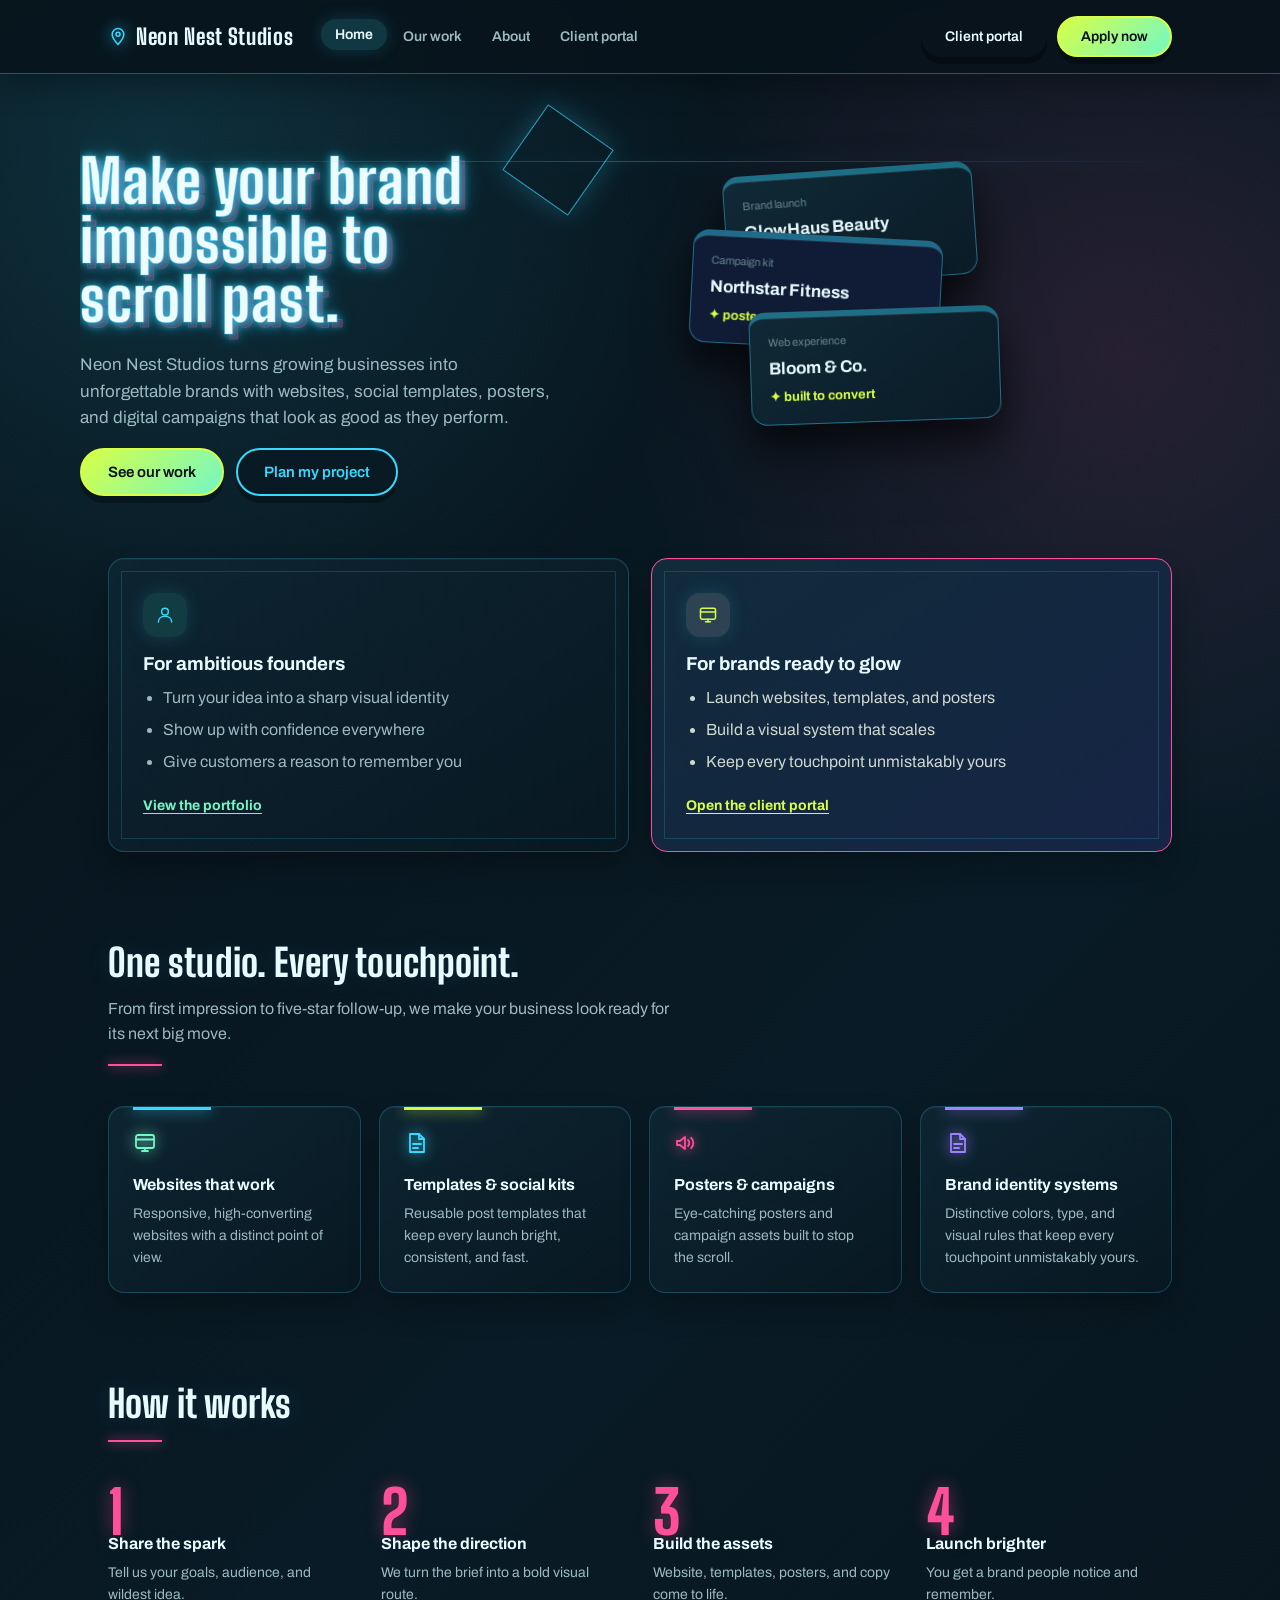
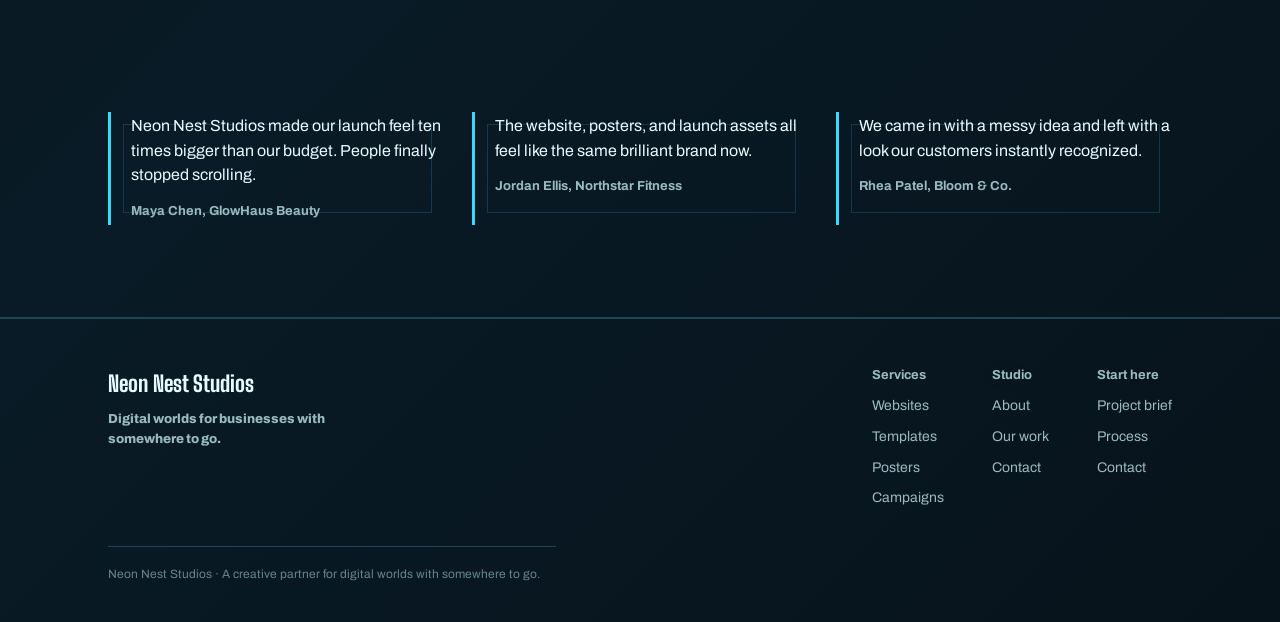
==== commit 7c72bac6: "Add 3D lotus form animation" ====
--- a/index.html
+++ b/index.html
@@ -513,7 +513,9 @@
 
       <div class="dash-tab" data-dash-tab="overview">
         <div class="dash-head"><h2>Apply for a project</h2><p>Share a few details and Neon Nest Studios will get back to you with a tailored plan.</p></div>
-        <form class="application-form" id="applicationForm" name="project-application" method="POST" data-netlify="true" netlify-honeypot="bot-field">
+        <div class="lotus-envelope">
+          <div class="lotus-petals" aria-hidden="true"><span></span><span></span><span></span><span></span><span></span><span></span></div>
+          <form class="application-form" id="applicationForm" name="project-application" method="POST" data-netlify="true" netlify-honeypot="bot-field">
           <input type="hidden" name="form-name" value="project-application">
           <p hidden><label>Do not fill this out: <input name="bot-field"></label></p>
           <div class="application-intro"><span class="application-kicker">01 / Your brief</span><h3>Let’s make your business impossible to ignore.</h3><p>Applications usually take less than two minutes. There is no commitment and no payment required.</p></div>
@@ -527,7 +529,8 @@
           <div class="application-footer"><span>We reply within 1–2 business days.</span><button class="btn btn-solid btn-lg" type="submit">Send my application</button></div>
           <div class="application-success" id="applicationSuccess" hidden><strong>Application received.</strong> Thanks, <span id="successName"></span>. We’ll be in touch soon with your next bright step.</div>
           <div class="application-error" id="applicationError" role="alert" hidden>We could not send your application right now. Please try again in a moment.</div>
-        </form>
+          </form>
+        </div>
       </div>
 
       <div class="dash-tab" data-dash-tab="website" hidden>
@@ -605,6 +608,14 @@
 function showView(name){
   document.querySelectorAll('.view').forEach(function(v){ v.hidden = v.dataset.view !== name; });
   document.querySelectorAll('.nav-link').forEach(function(b){ b.classList.toggle('active', b.dataset.nav===name); });
+  document.querySelectorAll('.view').forEach(function(v){ v.classList.remove('bloom-entry'); });
+  if(name === 'dashboard'){
+    var dashboard = document.querySelector('[data-view="dashboard"]');
+    if(dashboard){
+      void dashboard.offsetWidth;
+      dashboard.classList.add('bloom-entry');
+    }
+  }
   window.scrollTo(0,0);
 }
 document.querySelectorAll('[data-nav]').forEach(function(el){ el.addEventListener('click', function(){ showView(el.dataset.nav); }); });
--- a/styles.css
+++ b/styles.css
@@ -192,7 +192,9 @@
   opacity: .56;
 }
 .hero-title::before { border-color: rgba(56,217,255,.7); box-shadow: 0 0 28px rgba(56,217,255,.24); }
-.hero-visual { filter: drop-shadow(0 24px 26px rgba(0,0,0,.38)); }
+.hero::after { content: ''; position: absolute; left: 0; right: 0; top: 18%; height: 1px; background: linear-gradient(90deg, transparent, rgba(56,217,255,.6), transparent); box-shadow: 0 0 16px rgba(56,217,255,.6); opacity: .5; animation: scanline 7s linear infinite; pointer-events: none; }
+.hero { position: relative; overflow: hidden; }
+.hero-visual { filter: drop-shadow(0 24px 26px rgba(0,0,0,.38)); transform: perspective(900px) rotateX(var(--scene-y, 0deg)) rotateY(var(--scene-x, 0deg)); transition: transform .5s cubic-bezier(.2,.8,.2,1); transform-style: preserve-3d; }
 .mini-placard { background: linear-gradient(145deg, #102936, #0a1b27); border-color: rgba(56,217,255,.42); box-shadow: 0 20px 30px rgba(0,0,0,.42), inset 0 1px 0 rgba(255,255,255,.08); }
 .mp-2 { background: #101c35; }
 
@@ -202,6 +204,19 @@
   box-shadow: 0 16px 28px rgba(0,0,0,.28), inset 0 1px 0 rgba(255,255,255,.05);
 }
 .audience-card:hover, .pillar-card:hover, .price-card:hover, .biz-card:hover, .campaign-card:hover { border-color: var(--cyan); box-shadow: 0 24px 42px rgba(0,0,0,.4), 0 0 24px rgba(56,217,255,.12); }
+.tilt-card { transform: perspective(850px) rotateX(var(--tilt-y, 0deg)) rotateY(var(--tilt-x, 0deg)) translateZ(0); transform-style: preserve-3d; transition: transform .22s ease, box-shadow .25s ease, border-color .25s ease; }
+.tilt-card > * { position: relative; z-index: 1; transform: translateZ(16px); }
+.tilt-card::before { content: ''; position: absolute; inset: 12px; border: 1px solid rgba(56,217,255,.18); transform: translateZ(8px); pointer-events: none; }
+.audience-card, .pillar-card, .testimonial { position: relative; overflow: hidden; }
+.audience-card::after, .pillar-card::after, .testimonial::after { content: ''; position: absolute; inset: 0; background: radial-gradient(circle at var(--pointer-x, 50%) var(--pointer-y, 50%), rgba(56,217,255,.14), transparent 34%); opacity: 0; transition: opacity .25s ease; pointer-events: none; }
+.audience-card:hover::after, .pillar-card:hover::after, .testimonial:hover::after { opacity: 1; }
+.motion-reveal { opacity: 0; transform: translateY(28px); transition: opacity .7s ease var(--reveal-delay, 0ms), transform .7s cubic-bezier(.2,.8,.2,1) var(--reveal-delay, 0ms); }
+.motion-reveal.is-visible { opacity: 1; transform: translateY(0); }
+@keyframes scanline { 0% { transform: translateY(-80px); opacity: 0; } 12%, 82% { opacity: .55; } 100% { transform: translateY(430px); opacity: 0; } }
+@media (prefers-reduced-motion: reduce) {
+  .hero-title span, .hero-actions .btn-solid::after, .hero::after { animation: none; }
+  .motion-reveal { opacity: 1; transform: none; transition: none; }
+}
 .pillar-card { position: relative; overflow: hidden; }
 .pillar-card::before { content: ''; position: absolute; width: 78px; height: 3px; top: 0; left: 24px; background: var(--cyan); box-shadow: 0 0 14px var(--cyan); }
 .pillar-card:nth-child(2)::before { background: var(--gold); box-shadow: 0 0 14px var(--gold); }
@@ -227,7 +242,7 @@
 .dash-nav-link.active, .dash-nav-link:hover { background: rgba(56,217,255,.12); color: var(--ink); }
 .stat-value { color: var(--ink); text-shadow: 0 0 15px rgba(56,217,255,.36); }
 .bar { fill: var(--pink); }
-.builder-preview { box-shadow: 0 22px 42px rgba(0,0,0,.42); }
+.builder-preview { box-shadow: 0 22px 42px rgba(0,0,0,.42); transform: perspective(1000px) rotateX(3deg) rotateY(-2deg); transform-style: preserve-3d; }
 .site-preview-hero { background: linear-gradient(135deg, #102f42, #113d39); }
 .modal-backdrop { background: rgba(1,8,13,.82); }
 .modal { border-color: rgba(56,217,255,.5); box-shadow: 0 30px 70px rgba(0,0,0,.55); }
@@ -241,4 +256,92 @@
 @media (max-width: 720px) {
   .hero-title span { text-shadow: 1px 0 0 rgba(255,79,154,.24), 0 0 8px rgba(56,217,255,.75), 0 0 18px rgba(56,217,255,.25); }
   .hero-title::before { opacity: .55; }
+  .hero-visual { transform: none; }
+}
+
+@media (prefers-reduced-motion: reduce) {
+  .hero-visual, .tilt-card, .builder-preview { transform: none; transition: none; }
+}
+
+/* The application portal opens like a neon flower blooming toward the user. */
+.view[data-view="dashboard"] { position: relative; }
+.view[data-view="dashboard"].bloom-entry::before {
+  content: '';
+  position: fixed;
+  inset: 0;
+  z-index: 5;
+  pointer-events: none;
+  background: radial-gradient(circle, rgba(56,217,255,.2), transparent 24%), rgba(1,8,13,.78);
+  animation: bloom-veil 1.05s cubic-bezier(.2,.8,.2,1) both;
+}
+.bloom-entry .application-form {
+  position: relative;
+  z-index: 6;
+  transform-origin: 50% 44%;
+  animation: bloom-form 1.05s cubic-bezier(.16,1,.3,1) both;
+}
+.bloom-entry .application-form::before,
+.bloom-entry .application-form::after {
+  content: '';
+  position: absolute;
+  z-index: -1;
+  inset: -28px;
+  border: 1px solid rgba(56,217,255,.7);
+  border-radius: 48% 52% 44% 56%;
+  box-shadow: 0 0 22px rgba(56,217,255,.4), inset 0 0 22px rgba(255,79,154,.2);
+  pointer-events: none;
+  animation: bloom-petal 1.35s cubic-bezier(.2,.8,.2,1) both;
+}
+.bloom-entry .application-form::after {
+  inset: -44px;
+  border-color: rgba(255,79,154,.58);
+  border-radius: 52% 48% 56% 44%;
+  transform: rotate(45deg) scale(.4);
+  animation-delay: .08s;
+}
+.lotus-envelope { position: relative; z-index: 6; max-width: 860px; margin: 0 auto; perspective: 1200px; }
+.lotus-petals { position: absolute; z-index: 0; inset: -112px -92px; pointer-events: none; transform-style: preserve-3d; }
+.lotus-petals span { position: absolute; left: 50%; bottom: 6%; width: 154px; height: 285px; transform-origin: 50% 100%; border: 1px solid rgba(56,217,255,.62); border-radius: 58% 58% 12% 12%; background: linear-gradient(145deg, rgba(56,217,255,.2), rgba(255,79,154,.1) 54%, rgba(7,19,27,.08)); box-shadow: inset 0 0 22px rgba(56,217,255,.16), 0 0 18px rgba(56,217,255,.14); opacity: .72; }
+.lotus-petals span:nth-child(1) { transform: translateX(-50%) rotate(0deg) translateZ(22px); }
+.lotus-petals span:nth-child(2) { transform: translateX(-50%) rotate(-34deg) scale(.88) translateZ(12px); border-color: rgba(255,79,154,.58); }
+.lotus-petals span:nth-child(3) { transform: translateX(-50%) rotate(34deg) scale(.88) translateZ(12px); border-color: rgba(255,79,154,.58); }
+.lotus-petals span:nth-child(4) { transform: translateX(-50%) rotate(-67deg) scale(.7) translateZ(2px); }
+.lotus-petals span:nth-child(5) { transform: translateX(-50%) rotate(67deg) scale(.7) translateZ(2px); }
+.lotus-petals span:nth-child(6) { transform: translateX(-50%) rotate(180deg) scale(.62) translateZ(-4px); border-color: rgba(216,255,69,.54); }
+.bloom-entry .lotus-petals { animation: lotus-open 1.2s cubic-bezier(.16,1,.3,1) both; }
+.bloom-entry .application-form { z-index: 2; overflow: hidden; border-radius: 28px 28px 16px 16px; box-shadow: 0 30px 70px rgba(0,0,0,.5), 0 0 34px rgba(56,217,255,.16); }
+.bloom-entry .application-form::before { inset: 0 0 auto; height: 132px; z-index: 0; border: 0; border-bottom: 1px solid rgba(56,217,255,.42); border-radius: 0; background: linear-gradient(145deg, rgba(56,217,255,.16), rgba(255,79,154,.08)); clip-path: polygon(0 0, 50% 74%, 100% 0, 100% 38%, 50% 100%, 0 38%); box-shadow: none; transform: none; animation: envelope-flap 1.05s cubic-bezier(.16,1,.3,1) both; }
+.bloom-entry .application-form::after { inset: -54px; z-index: -1; border-color: rgba(255,79,154,.42); opacity: .5; }
+.bloom-entry .application-form > * { position: relative; z-index: 1; }
+@keyframes lotus-open { 0% { opacity: 0; transform: scale(.36) rotateX(58deg); } 55% { opacity: 1; } 100% { opacity: 1; transform: scale(1) rotateX(0); } }
+@keyframes envelope-flap { 0% { opacity: 0; clip-path: polygon(0 0, 50% 0, 100% 0, 100% 0, 50% 0, 0 0); } 100% { opacity: 1; clip-path: polygon(0 0, 50% 74%, 100% 0, 100% 38%, 50% 100%, 0 38%); } }
+@keyframes bloom-veil {
+  0% { opacity: 1; }
+  70% { opacity: .72; }
+  100% { opacity: 0; }
+}
+@keyframes bloom-form {
+  0% { opacity: 0; transform: perspective(1100px) translateY(70px) scale(.34) rotateX(34deg) rotateZ(-3deg); filter: blur(8px); }
+  58% { opacity: 1; transform: perspective(1100px) translateY(-8px) scale(1.025) rotateX(-2deg) rotateZ(1deg); filter: blur(0); }
+  100% { opacity: 1; transform: perspective(1100px) translateY(0) scale(1) rotateX(0) rotateZ(0); }
+}
+@keyframes bloom-petal {
+  0% { opacity: 0; transform: rotate(0) scale(.25); }
+  55% { opacity: 1; }
+  100% { opacity: .32; transform: rotate(180deg) scale(1); }
+}
+@media (prefers-reduced-motion: reduce) {
+  .view[data-view="dashboard"].bloom-entry::before,
+  .bloom-entry .application-form,
+  .bloom-entry .application-form::before,
+  .bloom-entry .application-form::after,
+  .bloom-entry .lotus-petals,
+  .bloom-entry .application-form::before { animation: none; }
+  .bloom-entry .application-form { opacity: 1; transform: none; filter: none; }
+}
+
+@media (max-width: 720px) {
+  .lotus-petals { inset: -82px -48px; }
+  .lotus-petals span { width: 100px; height: 210px; }
+  .bloom-entry .application-form { border-radius: 22px 22px 14px 14px; }
 }
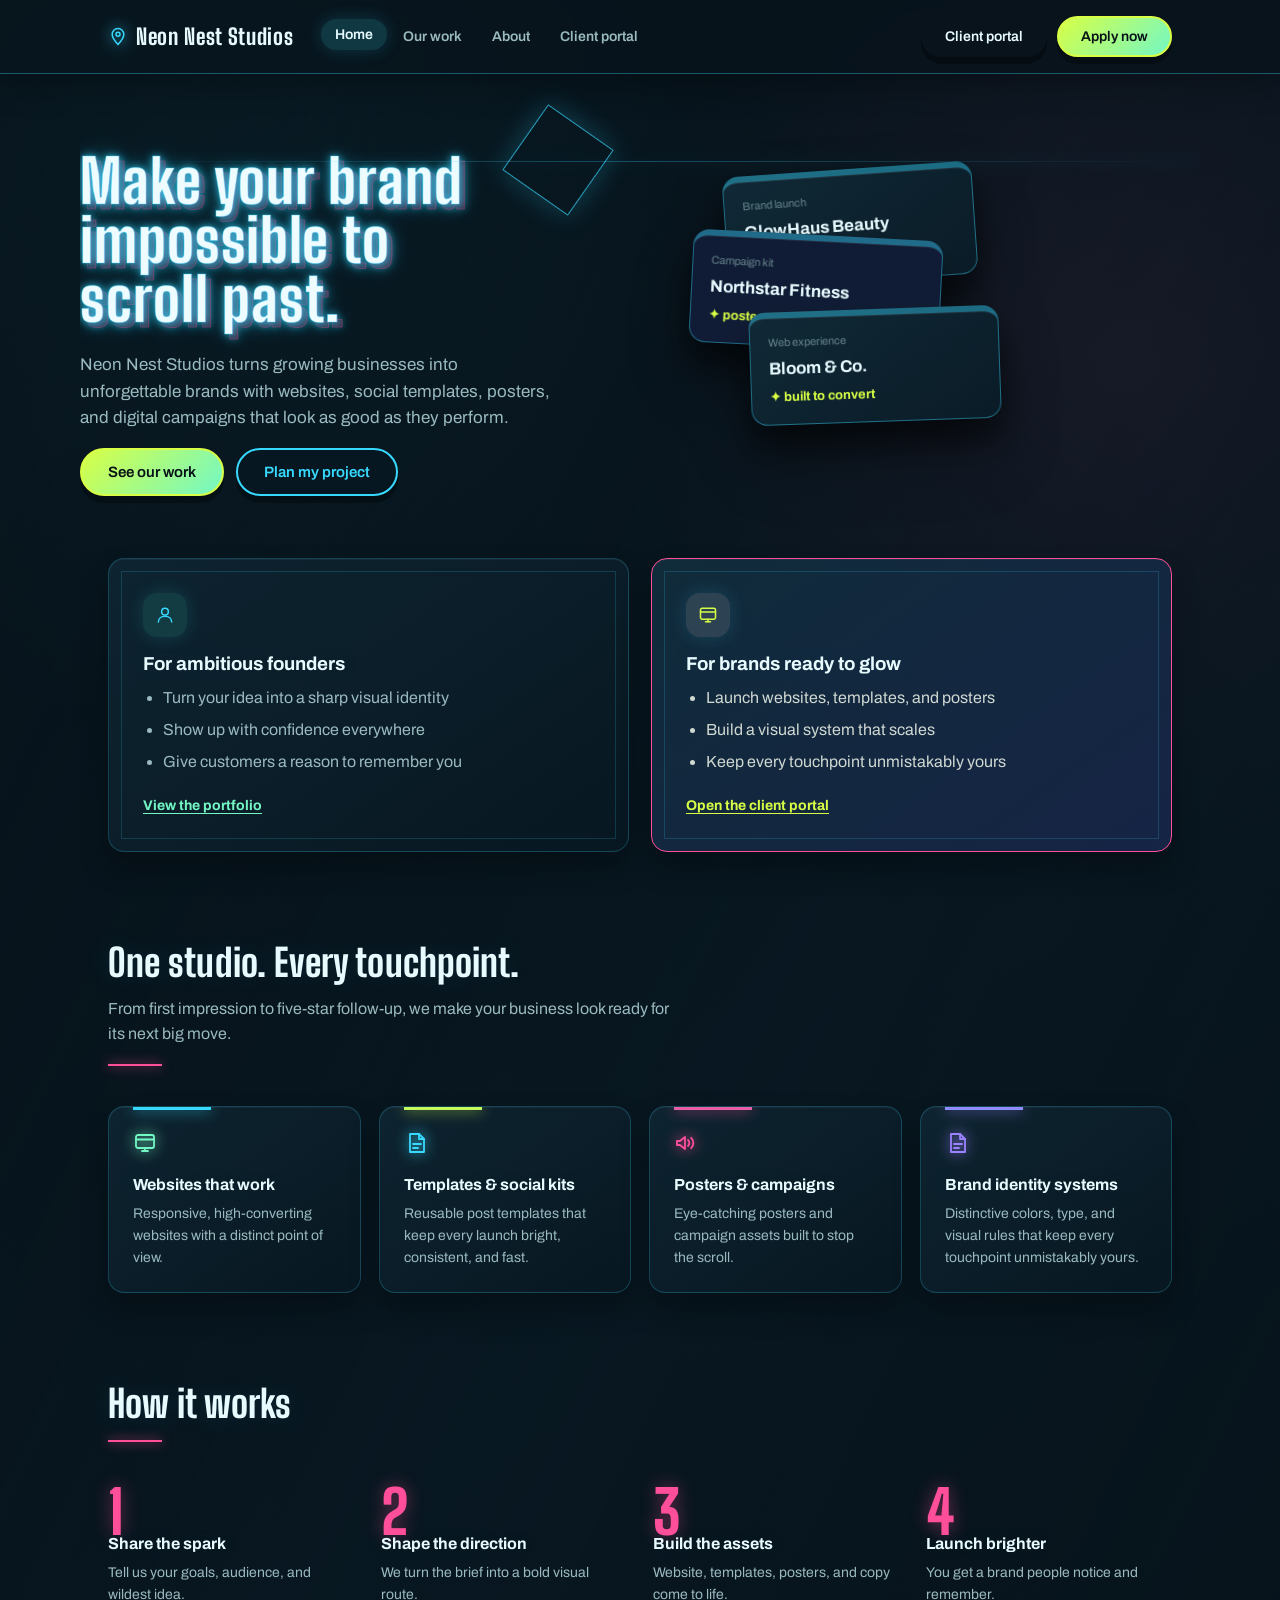
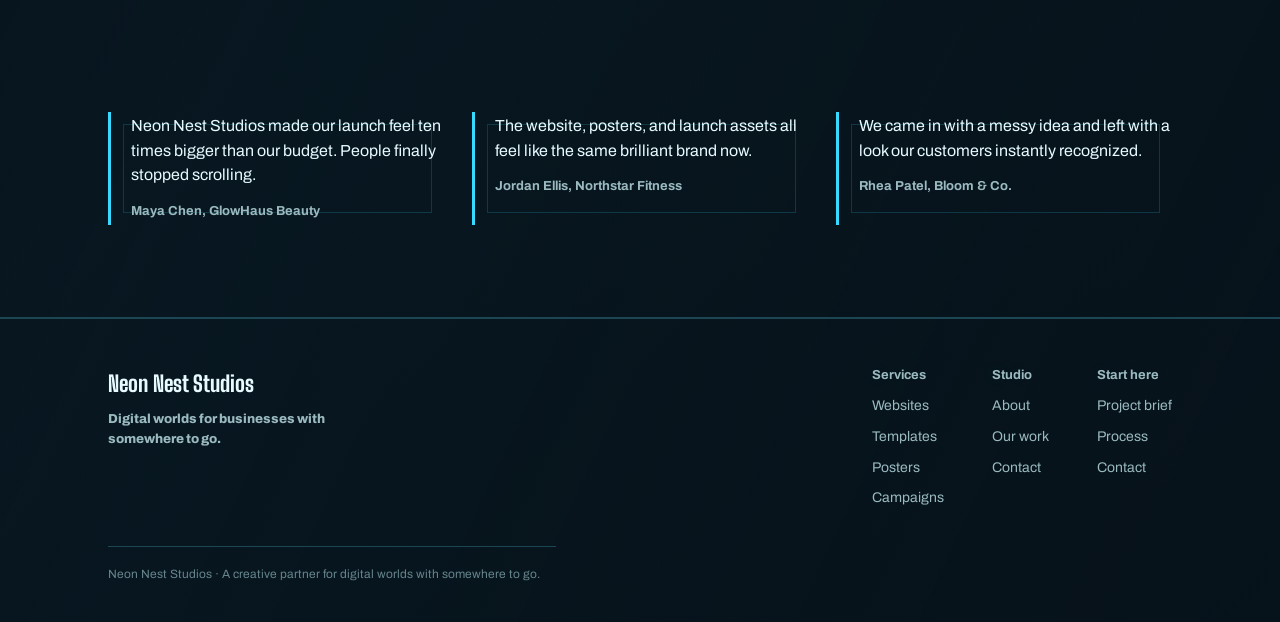
==== commit 0dbe62ba: "Add cinematic 3D homepage background" ====
--- a/index.html
+++ b/index.html
@@ -368,6 +368,8 @@
 
 <main>
 <section class="view" data-view="home">
+  <video class="apogee-bg-video" src="https://d8j0ntlcm91z4.cloudfront.net/user_38xzZboKViGWJOttwIXH07lWA1P/hf_20260813_092641_de52eb87-daf2-41db-92cb-7a56eae012a5.mp4" autoplay loop muted playsinline aria-hidden="true"></video>
+  <div class="apogee-bg-shade" aria-hidden="true"></div>
   <div class="wrap hero">
     <div class="hero-copy">
       <h1 class="hero-title" data-text="Make your brand impossible to scroll past."><span>Make your brand</span><span>impossible to</span><span>scroll past.</span></h1>
--- a/styles.css
+++ b/styles.css
@@ -1,5 +1,11 @@
 /* Neon Nest Studios: a focused editorial visual system. */
 html, body { overflow-x: hidden; }
+
+.view[data-view="home"] { position: relative; isolation: isolate; overflow: hidden; }
+.apogee-bg-video, .apogee-bg-shade { position: absolute; inset: 0; width: 100%; height: 100%; pointer-events: none; }
+.apogee-bg-video { z-index: -2; object-fit: cover; opacity: .58; transform: scale(1.06); filter: saturate(1.18) contrast(1.08); animation: apogee-drift 18s ease-in-out infinite alternate; }
+.apogee-bg-shade { z-index: -1; background: linear-gradient(115deg, rgba(7,19,27,.82), rgba(7,19,27,.46) 48%, rgba(7,19,27,.76)); }
+.view[data-view="home"] > *:not(.apogee-bg-video):not(.apogee-bg-shade) { position: relative; z-index: 1; }
 
 :root {
   --ink: #102a2d;
@@ -112,6 +118,7 @@
 @keyframes rise-in { from { opacity: 0; transform: translateY(24px) rotateX(6deg); } to { opacity: 1; transform: translateY(0) rotateX(0); } }
 @keyframes hero-float { 0%, 100% { transform: rotateY(-5deg) rotateX(3deg) translateY(0); } 50% { transform: rotateY(5deg) rotateX(-2deg) translateY(-12px); } }
 @keyframes modal-in { from { opacity: 0; transform: translateY(18px) scale(.94); } to { opacity: 1; transform: translateY(0) scale(1); } }
+@keyframes apogee-drift { from { transform: scale(1.06) translate3d(-1%, -1%, 0); } to { transform: scale(1.13) translate3d(1%, 1%, 0); } }
 
 @media (max-width: 880px) {
   .hero { padding-top: 42px; gap: 18px; }
@@ -126,6 +133,7 @@
   .section { padding-top: 60px; padding-bottom: 60px; }
 }
 @media (prefers-reduced-motion: reduce) { .hero-title span, .hero-actions .btn-solid::after { animation: none; } }
+@media (prefers-reduced-motion: reduce) { .apogee-bg-video { animation: none; } }
 
 /* Cyberpunk direction: dark terminal surfaces, signal colors, and precise edges. */
 :root {
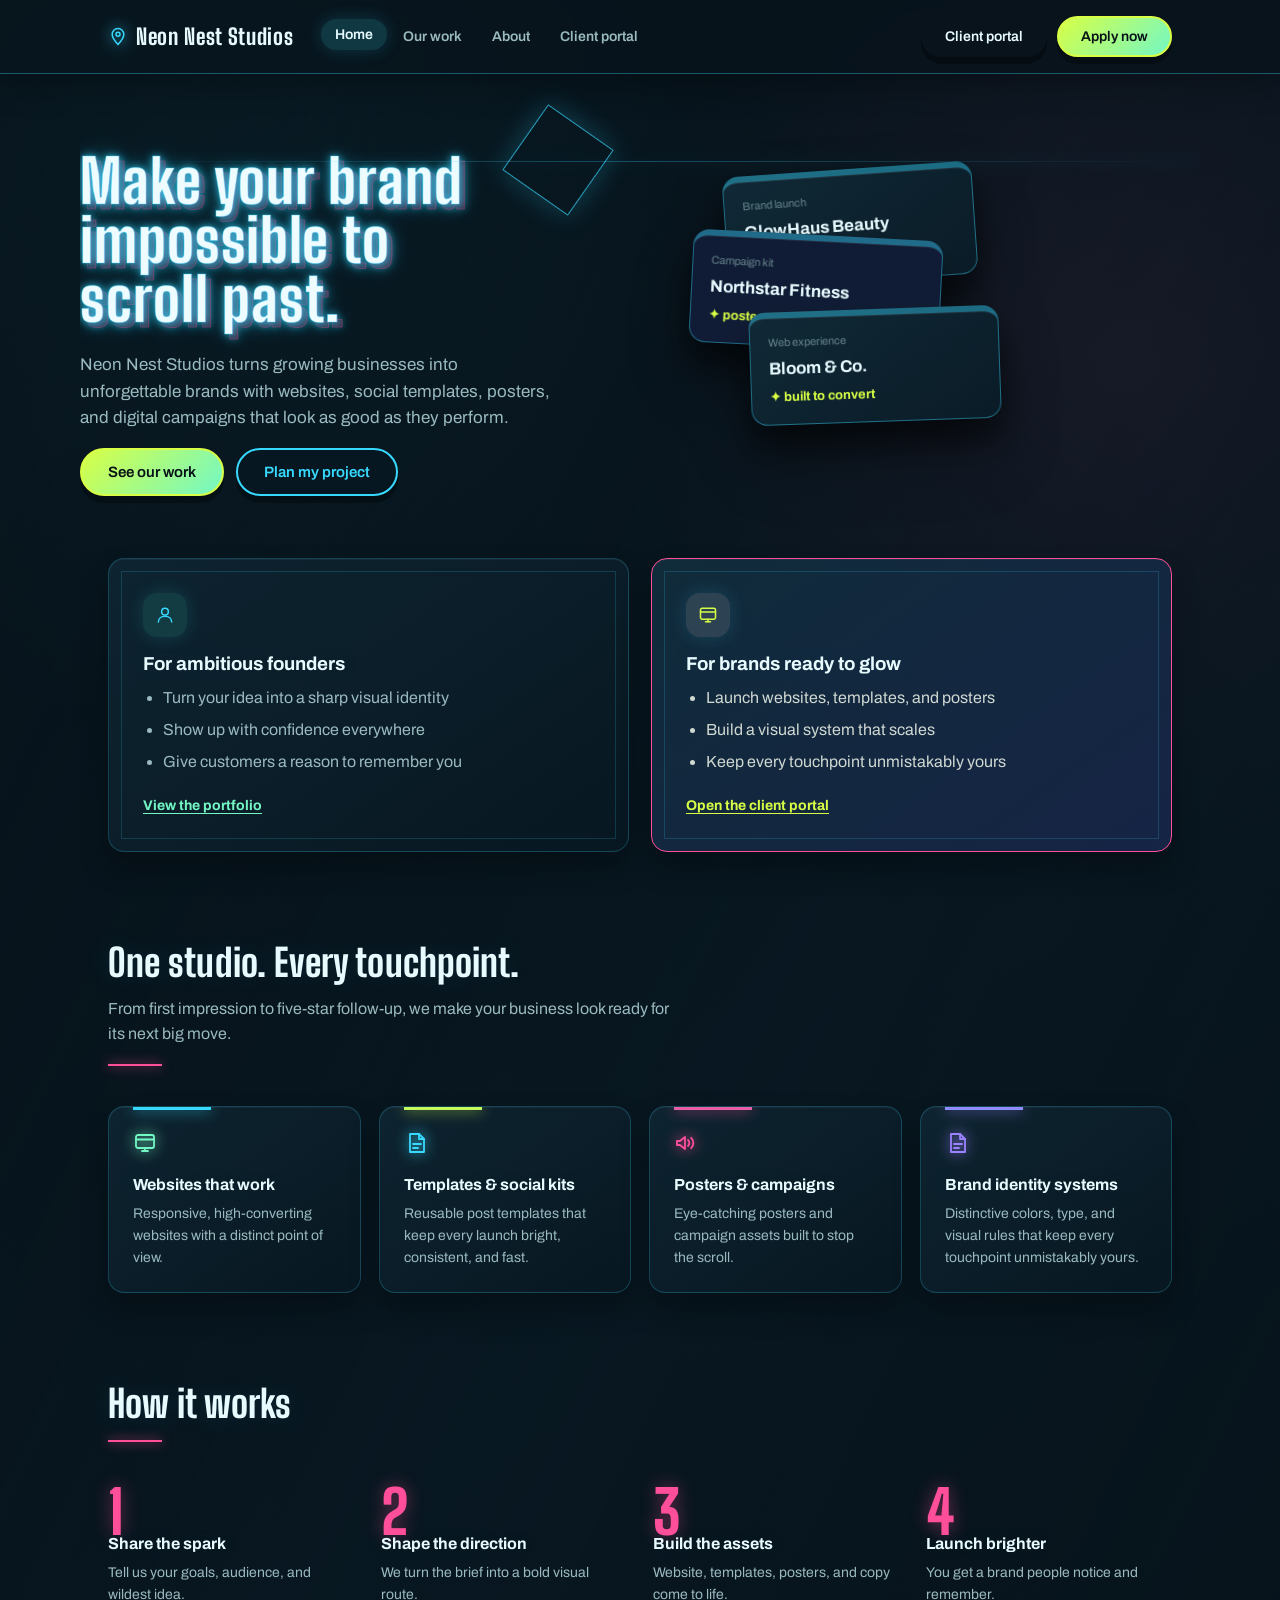
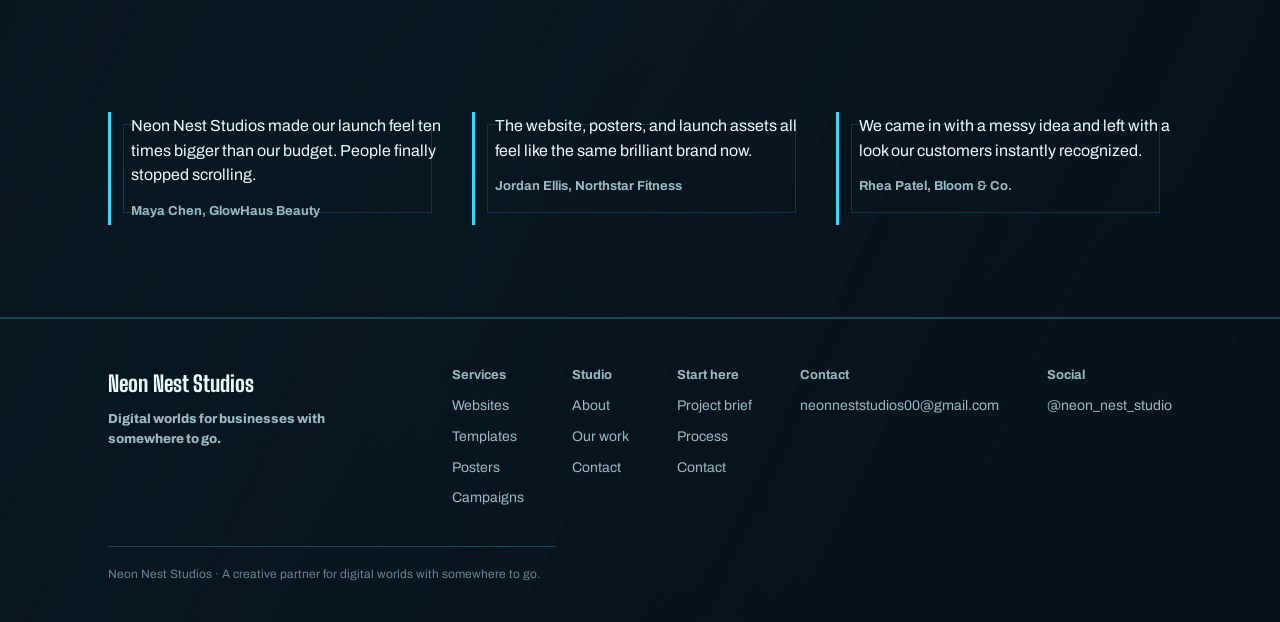
==== commit a2363d1f: "Add contact details to footer" ====
--- a/index.html
+++ b/index.html
@@ -458,6 +458,8 @@
           <div><h4>Services</h4><a href="#">Websites</a><a href="#">Templates</a><a href="#">Posters</a><a href="#">Campaigns</a></div>
           <div><h4>Studio</h4><a href="#">About</a><a href="#">Our work</a><a href="#">Contact</a></div>
           <div><h4>Start here</h4><a href="#">Project brief</a><a href="#">Process</a><a href="#">Contact</a></div>
+          <div><h4>Contact</h4><a href="mailto:neonneststudios00@gmail.com">neonneststudios00@gmail.com</a></div>
+          <div><h4>Social</h4><a href="https://www.instagram.com/neon_nest_studio/" target="_blank" rel="noopener noreferrer">@neon_nest_studio</a></div>
         </div>
       </div>
       <p class="footer-note">Neon Nest Studios · A creative partner for digital worlds with somewhere to go.</p>
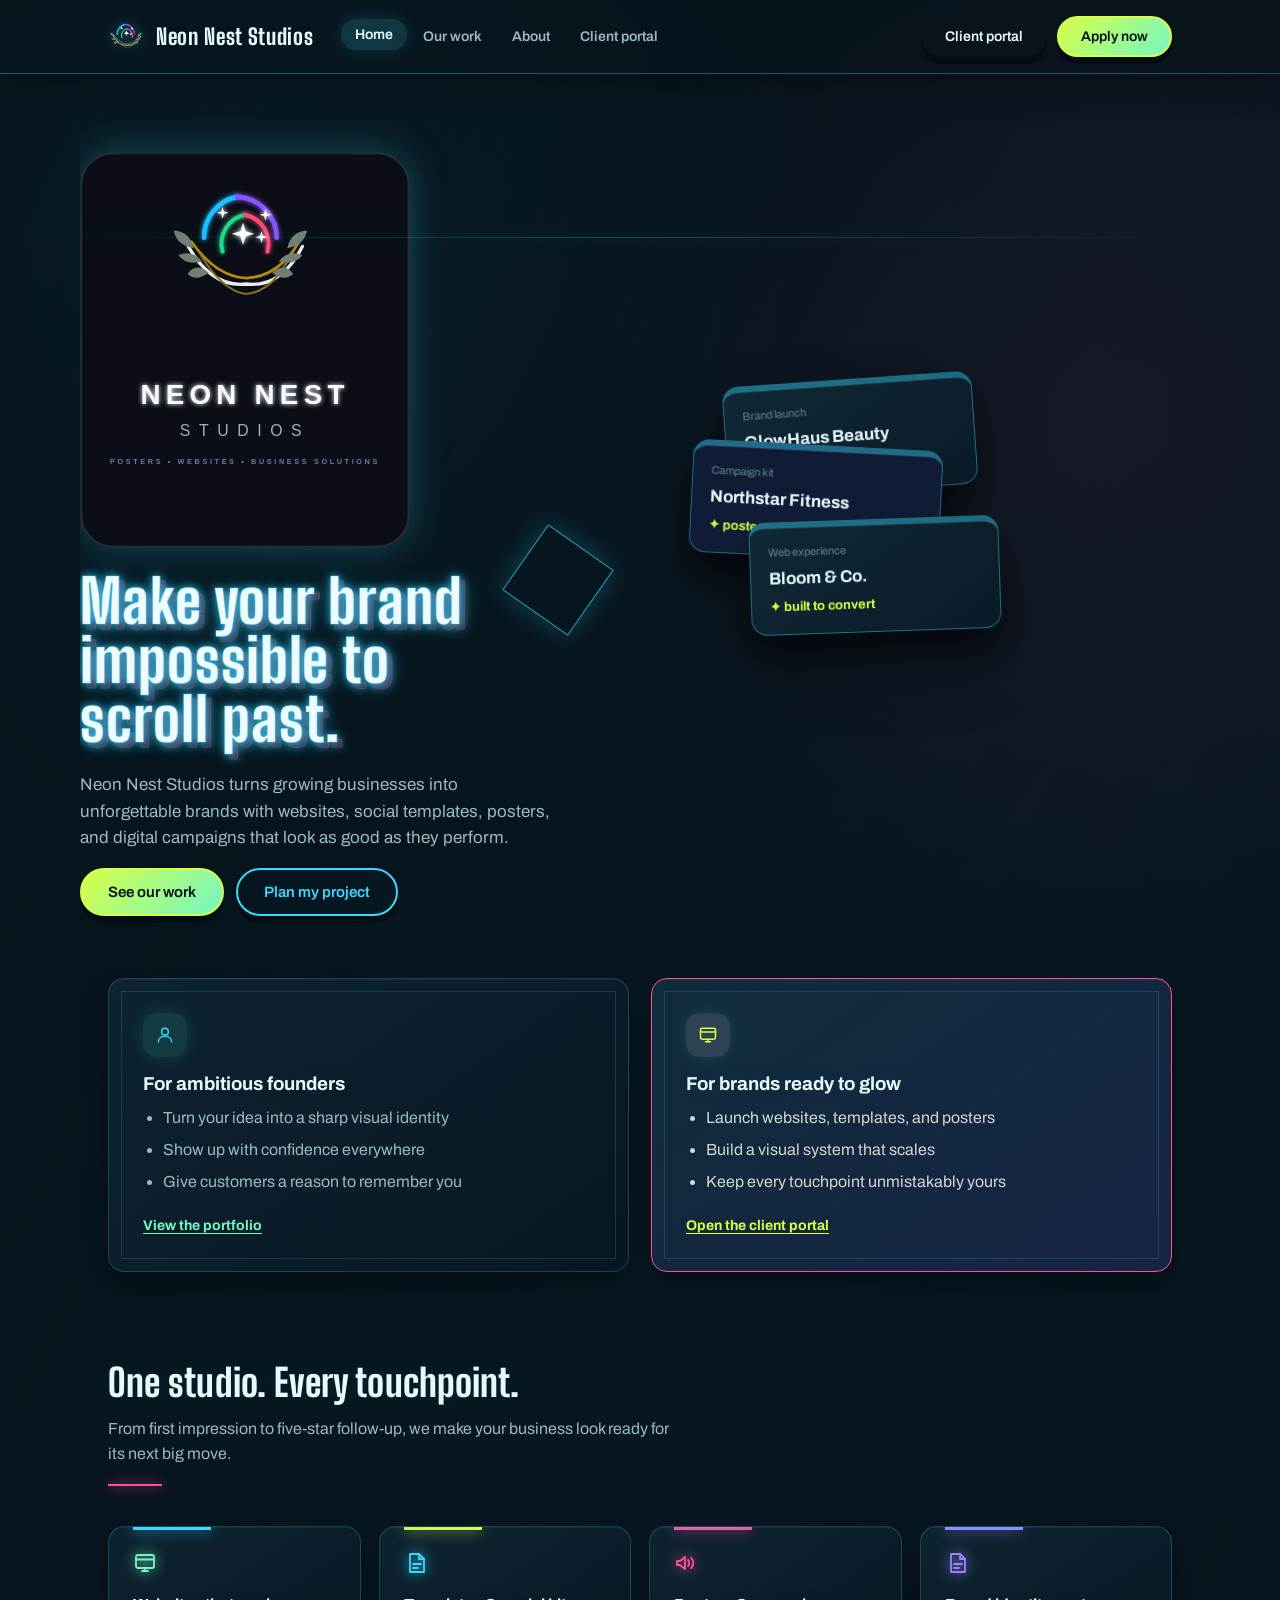
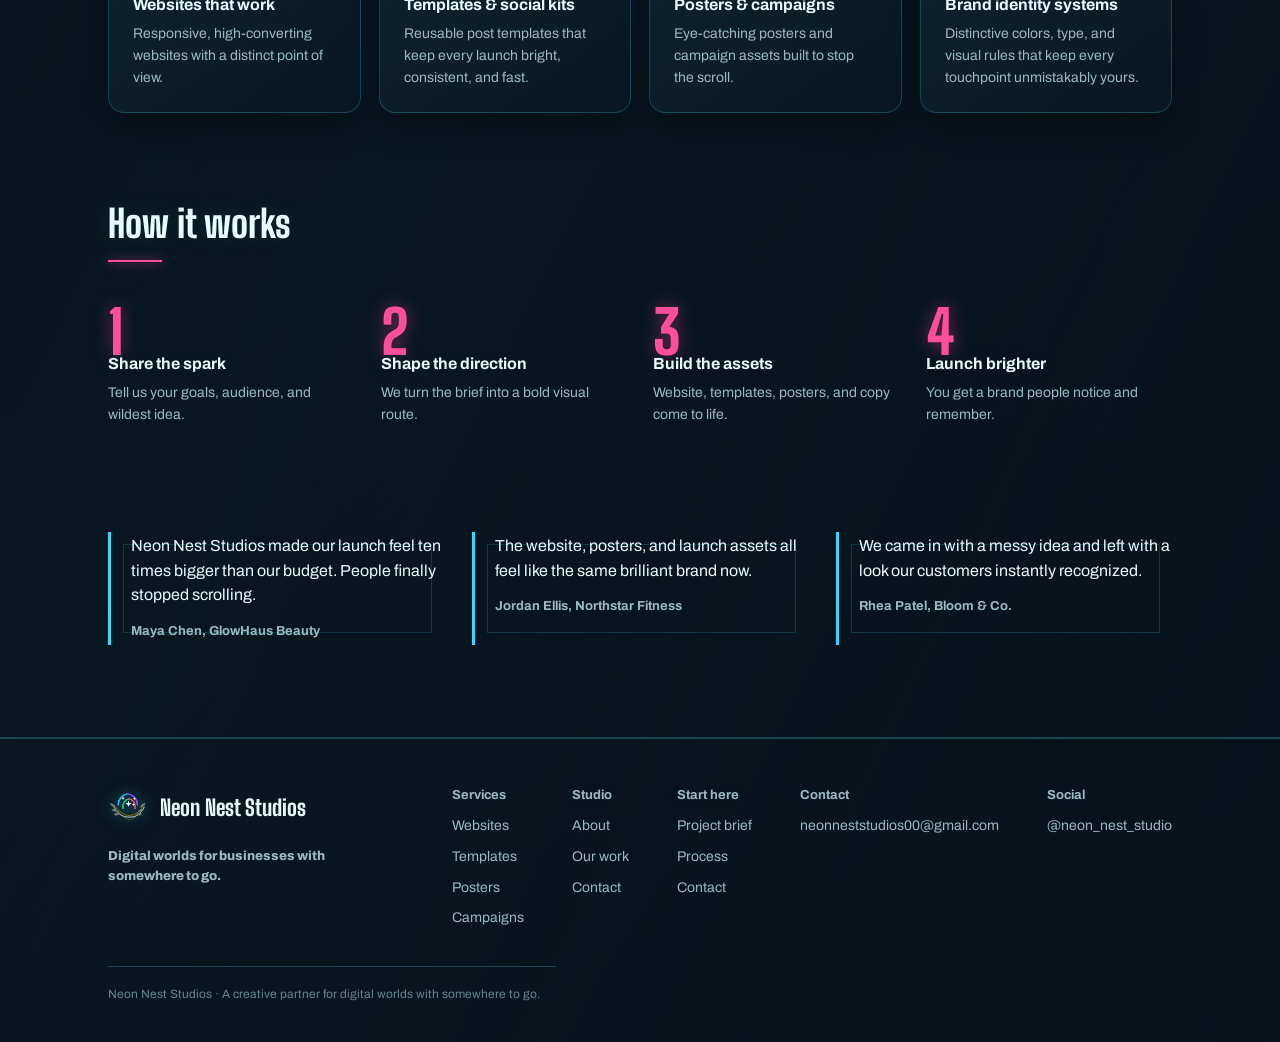
==== commit 4c756ed3: "Add Neon Nest brand logo" ====
--- a/index.html
+++ b/index.html
@@ -348,11 +348,32 @@
   <symbol id="icon-user" viewBox="0 0 24 24" fill="none" stroke="currentColor" stroke-width="1.8" stroke-linecap="round" stroke-linejoin="round"><circle cx="12" cy="8" r="4"/><path d="M4 20.5c0-4.4 3.6-7 8-7s8 2.6 8 7"/></symbol>
   <symbol id="icon-overview" viewBox="0 0 24 24" fill="none" stroke="currentColor" stroke-width="1.8" stroke-linecap="round" stroke-linejoin="round"><rect x="3" y="3" width="7.5" height="7.5" rx="1.5"/><rect x="13.5" y="3" width="7.5" height="7.5" rx="1.5"/><rect x="3" y="13.5" width="7.5" height="7.5" rx="1.5"/><rect x="13.5" y="13.5" width="7.5" height="7.5" rx="1.5"/></symbol>
   <symbol id="icon-pin" viewBox="0 0 24 24" fill="none" stroke="currentColor" stroke-width="1.8" stroke-linecap="round" stroke-linejoin="round"><path d="M12 21s7-7.4 7-12.2A7 7 0 0 0 5 8.8C5 13.6 12 21 12 21z"/><circle cx="12" cy="8.8" r="2.4"/></symbol>
+  <symbol id="neon-nest-mark" viewBox="0 0 240 220">
+    <defs><filter id="logo-glow" x="-50%" y="-50%" width="200%" height="200%"><feGaussianBlur stdDeviation="4" result="blur"/><feMerge><feMergeNode in="blur"/><feMergeNode in="SourceGraphic"/></feMerge></filter></defs>
+    <path d="M58 92 A62 62 0 0 1 108 30" fill="none" stroke="#19bfff" stroke-width="7" stroke-linecap="round" filter="url(#logo-glow)"/>
+    <path d="M108 30 A62 62 0 0 1 168 92" fill="none" stroke="#8754ff" stroke-width="7" stroke-linecap="round" filter="url(#logo-glow)"/>
+    <path d="M86 113 A45 45 0 0 1 120 57" fill="none" stroke="#22d88b" stroke-width="6" stroke-linecap="round" filter="url(#logo-glow)"/>
+    <path d="M120 57 A45 45 0 0 1 154 113" fill="none" stroke="#ff4b75" stroke-width="6" stroke-linecap="round" filter="url(#logo-glow)"/>
+    <path d="M117 69 l4 13 13 4-13 4-4 13-4-13-13-4 13-4zM86 45 l2 7 7 2-7 2-2 7-2-7-7-2 7-2zM151 48 l2 7 7 2-7 2-2 7-2-7-7-2 7-2zM145 82 l2 7 7 2-7 2-2 7-2-7-7-2 7-2z" fill="#fff" filter="url(#logo-glow)"/>
+    <g fill="none" stroke-linecap="round">
+      <path d="M34 105 Q70 168 122 162 Q175 168 207 105" stroke="#e7edf1" stroke-width="5"/>
+      <path d="M39 98 Q76 151 122 153 Q171 151 202 98" stroke="#b78a11" stroke-width="4"/>
+      <path d="M52 117 Q87 174 122 177 Q162 174 190 117" stroke="#85701c" stroke-width="3"/>
+    </g>
+    <g fill="#718072"><path d="M42 108q-26-5-30-27 25 2 30 27zM55 128q-25 6-36-10 22-8 36 10zM65 145q-19 14-32 2 12-19 32-2zM184 108q26-5 30-27-25 2-30 27zM171 128q25 6 36-10-22-8-36 10zM161 145q19 14 32 2-12-19-32-2z"/></g>
+  </symbol>
+  <symbol id="neon-nest-full-logo" viewBox="0 0 500 600">
+    <rect x="2" y="2" width="496" height="596" rx="48" fill="#0b0e16" stroke="#272d38" stroke-width="3"/>
+    <use href="#neon-nest-mark" x="130" y="38" width="240" height="220"/>
+    <text x="250" y="382" text-anchor="middle" fill="#f7fbff" font-family="Montserrat, sans-serif" font-size="42" font-weight="600" letter-spacing="8" filter="url(#logo-glow)">NEON NEST</text>
+    <text x="250" y="431" text-anchor="middle" fill="#a5adbd" font-family="Montserrat, sans-serif" font-size="24" font-weight="300" letter-spacing="13">STUDIOS</text>
+    <text x="250" y="472" text-anchor="middle" fill="#687d9f" font-family="Montserrat, sans-serif" font-size="11" font-weight="600" letter-spacing="4">POSTERS  •  WEBSITES  •  BUSINESS SOLUTIONS</text>
+  </symbol>
 </svg>
 
 <header class="topbar">
   <div class="topbar-inner">
-    <button class="brand" data-nav="home"><svg class="icon"><use href="#icon-pin"/></svg>Neon Nest Studios</button>
+    <button class="brand" data-nav="home"><svg class="brand-logo" viewBox="0 0 240 220" aria-hidden="true"><use href="#neon-nest-mark"/></svg><span>Neon Nest Studios</span></button>
     <nav class="main-nav">
       <button class="nav-link" data-nav="home">Home</button>
       <button class="nav-link" data-nav="explore">Our work</button>
@@ -372,6 +393,7 @@
   <div class="apogee-bg-shade" aria-hidden="true"></div>
   <div class="wrap hero">
     <div class="hero-copy">
+      <div class="hero-brand-lockup"><svg class="hero-full-logo" viewBox="0 0 500 600" aria-label="Neon Nest Studios logo"><use href="#neon-nest-full-logo"/></svg></div>
       <h1 class="hero-title" data-text="Make your brand impossible to scroll past."><span>Make your brand</span><span>impossible to</span><span>scroll past.</span></h1>
       <p class="lede">Neon Nest Studios turns growing businesses into unforgettable brands with websites, social templates, posters, and digital campaigns that look as good as they perform.</p>
       <div class="hero-actions">
@@ -453,7 +475,7 @@
   <footer class="footer">
     <div class="wrap">
       <div class="footer-inner">
-        <div class="footer-brand">Neon Nest Studios<p>Digital worlds for businesses with somewhere to go.</p></div>
+        <div class="footer-brand"><div class="footer-brand-name"><svg class="brand-logo" viewBox="0 0 240 220" aria-hidden="true"><use href="#neon-nest-mark"/></svg><span>Neon Nest Studios</span></div><p>Digital worlds for businesses with somewhere to go.</p></div>
         <div class="footer-cols">
           <div><h4>Services</h4><a href="#">Websites</a><a href="#">Templates</a><a href="#">Posters</a><a href="#">Campaigns</a></div>
           <div><h4>Studio</h4><a href="#">About</a><a href="#">Our work</a><a href="#">Contact</a></div>
@@ -504,7 +526,7 @@
       <div class="dash-biz">
         <div class="biz-avatar lg">N</div>
         <div>
-          <strong>Neon Nest Studios</strong>
+          <strong class="portal-brand-name"><svg class="brand-logo" viewBox="0 0 240 220" aria-hidden="true"><use href="#neon-nest-mark"/></svg><span>Neon Nest Studios</span></strong>
           <div class="dash-biz-meta"><span class="biz-cat-tag">Application portal</span><span class="demo-tag">Open</span></div>
         </div>
       </div>
--- a/styles.css
+++ b/styles.css
@@ -352,4 +352,28 @@
   .lotus-petals { inset: -82px -48px; }
   .lotus-petals span { width: 100px; height: 210px; }
   .bloom-entry .application-form { border-radius: 22px 22px 14px 14px; }
+}
+
+/* Shared business mark used wherever the studio name appears. */
+.brand-logo {
+  width: 38px;
+  height: 38px;
+  flex: 0 0 38px;
+  filter: drop-shadow(0 0 7px rgba(55,232,255,.5));
+}
+.brand span,
+.footer-brand-name,
+.portal-brand-name,
+.hero-brand-lockup { display: inline-flex; align-items: center; }
+.brand { gap: 10px; }
+.hero-brand-lockup { width: min(100%, 330px); margin: 0 0 24px; }
+.hero-full-logo { display: block; width: 100%; height: auto; filter: drop-shadow(0 0 18px rgba(55,232,255,.25)); }
+.footer-brand-name { gap: 10px; font-family: var(--font-d); font-size: 22px; font-weight: 800; }
+.footer-brand-name .brand-logo { width: 42px; height: 42px; flex-basis: 42px; }
+.portal-brand-name { gap: 8px; }
+.portal-brand-name .brand-logo { width: 34px; height: 34px; flex-basis: 34px; }
+
+@media (max-width: 720px) {
+  .hero-brand-lockup { width: min(100%, 270px); margin-bottom: 18px; }
+  .brand-logo { width: 32px; height: 32px; flex-basis: 32px; }
 }
